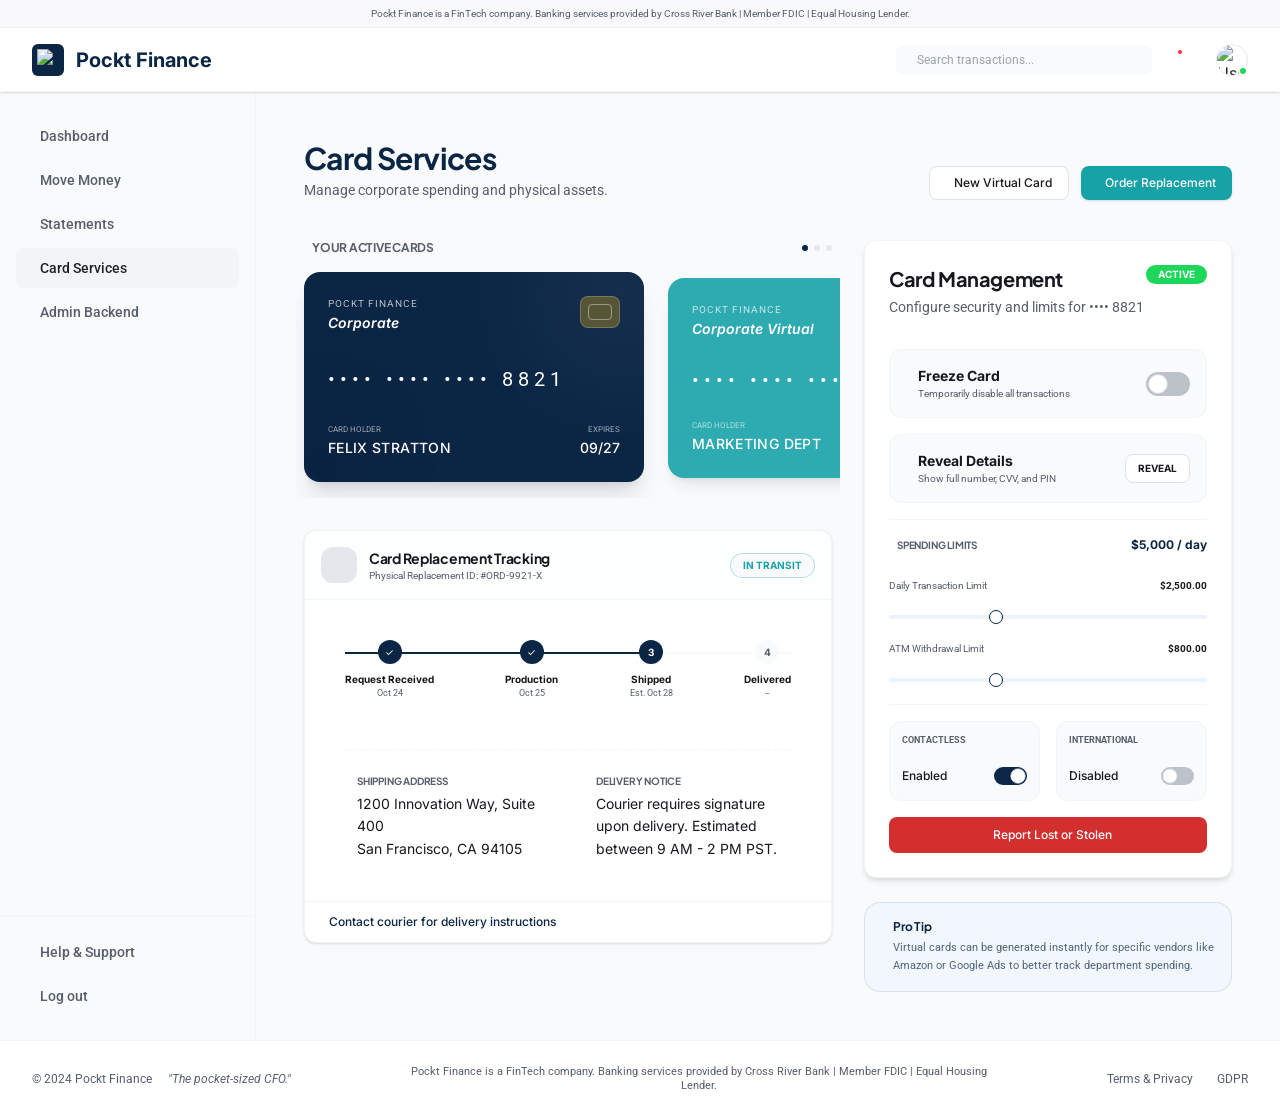
==== index (2).html @ bc55a189 "Add files via upload" ====
<!DOCTYPE html>
<html lang="en">
<head>
  <meta charset="UTF-8">
  <meta name="viewport" content="width=device-width, initial-scale=1.0">
  <title>Card Services - Pockt Finance</title>
  <script src="./tailwindcss.js"></script>
  <script src="./iconify-icon.min.js"></script>
  <link href="https://fonts.googleapis.com/css2?family=Inter:ital,wght@0,100;0,200;0,300;0,400;0,500;0,600;0,700;0,800;0,900;1,100;1,200;1,300;1,400;1,500;1,600;1,700;1,800;1,900&amp;display=swap" type="text/css" rel="stylesheet">
  <link href="https://fonts.googleapis.com/css2?family=Roboto:ital,wght@0,100;0,200;0,300;0,400;0,500;0,600;0,700;0,800;0,900;1,100;1,200;1,300;1,400;1,500;1,600;1,700;1,800;1,900&amp;display=swap" type="text/css" rel="stylesheet">
  <link href="https://fonts.googleapis.com/css2?family=Plus+Jakarta+Sans:ital,wght@0,100;0,200;0,300;0,400;0,500;0,600;0,700;0,800;0,900;1,100;1,200;1,300;1,400;1,500;1,600;1,700;1,800;1,900&amp;display=swap" type="text/css" rel="stylesheet">
  <link href="https://fonts.googleapis.com/css2?family=Outfit:ital,wght@0,100;0,200;0,300;0,400;0,500;0,600;0,700;0,800;0,900;1,100;1,200;1,300;1,400;1,500;1,600;1,700;1,800;1,900&amp;display=swap" type="text/css" rel="stylesheet">
  <style>
    body {
      font-family: "Inter", ui-sans-serif, system-ui, sans-serif;
      -webkit-font-smoothing: antialiased;
      -moz-osx-font-smoothing: grayscale;
      color: #1e2128;
      background-color: #F9FAFB;
    }

    h1, h2, h3, h4, h5, h6 {
      font-family: "Plus Jakarta Sans", "Outfit", ui-sans-serif, system-ui, sans-serif;
      font-weight: 700;
      letter-spacing: -0.02em;
    }

    .font-roboto {
      font-family: "Roboto", monospace;
    }

    .card-number-mask {
      letter-spacing: 0.25em;
      font-family: "Roboto", monospace;
    }

    .glass-panel {
      background: rgba(255, 255, 255, 0.7);
      backdrop-filter: blur(12px);
      -webkit-backdrop-filter: blur(12px);
    }

    .custom-range-slider {
      -webkit-appearance: none;
      appearance: none;
      width: 100%;
      height: 4px;
      background: #ecf3fc;
      border-radius: 2px;
      outline: none;
    }

    .custom-range-slider::-webkit-slider-thumb {
      -webkit-appearance: none;
      appearance: none;
      width: 14px;
      height: 14px;
      background: #ffffff;
      border: 1px solid #0B2545;
      border-radius: 50%;
      cursor: pointer;
      box-shadow: 0px 0px 2px 0px #0B25451f;
    }

    .sidebar-active-link {
      background: #f3f4f6;
      color: #1E2128;
    }

    .text-balance {
      text-wrap: balance;
    }

    /* Custom scrollbar for the horizontal card container */
    .hide-scrollbar::-webkit-scrollbar {
      display: none;
    }
    .hide-scrollbar {
      -ms-overflow-style: none;
      scrollbar-width: none;
    }
  </style>
</head>
<body class="min-h-screen flex flex-col">

  <!-- Top Banner -->
  <div class="w-full bg-[#F9FAFB]/50 border-b border-[#f3f4f6] py-1.5 text-center">
    <p class="text-[10px] text-[#575E6B] font-roboto">Pockt Finance is a FinTech company. Banking services provided by Cross River Bank | Member FDIC | Equal Housing Lender.</p>
  </div>

  <!-- Header -->
  <header class="sticky top-0 z-50 bg-white border-b border-[#f3f4f6] shadow-sm px-4 lg:px-8 h-16 flex items-center justify-between">
    <div class="flex items-center gap-3">
      <div class="w-8 h-8 bg-[#0B2545] rounded-md flex items-center justify-center">
        <img src="./assets/IMG_2.svg" class="w-5.5 h-5.5 text-white" alt="Logo Icon">
      </div>
      <span class="text-xl font-bold text-[#0B2545] font-inter">Pockt Finance</span>
    </div>

    <div class="flex items-center gap-4 lg:gap-6">
      <div class="hidden md:flex items-center bg-[#F9FAFB] rounded-lg px-3 py-1.5 w-64 border border-transparent focus-within:border-[#0B2545]/20">
        <iconify-icon icon="lucide:search" class="text-[#575E6B] mr-2" width="16"></iconify-icon>
        <input type="text" placeholder="Search transactions..." class="bg-transparent text-xs outline-none w-full font-roboto placeholder:text-[#9CA3AF]">
      </div>
      
      <button class="p-2 text-[#575E6B] hover:bg-gray-100 rounded-full relative">
        <iconify-icon icon="lucide:bell" width="20"></iconify-icon>
        <span class="absolute top-2 right-2 w-2 h-2 bg-red-500 border-2 border-white rounded-full"></span>
      </button>

      <div class="relative">
        <div class="w-8 h-8 rounded-full overflow-hidden border border-gray-200">
          <img src="./assets/IMG_3.webp" class="w-full h-full object-cover" alt="User Avatar">
        </div>
        <div class="absolute bottom-0 right-0 w-2.5 h-2.5 bg-[#1dd75b] border-2 border-white rounded-full"></div>
      </div>
      
      <!-- Mobile Menu Toggle -->
      <button class="lg:hidden p-2 text-[#575E6B]">
        <iconify-icon icon="lucide:menu" width="24"></iconify-icon>
      </button>
    </div>
  </header>

  <div class="flex flex-1 overflow-hidden">
    <!-- Sidebar -->
    <aside class="hidden lg:flex flex-col w-64 bg-[#F9FAFB] border-r border-[#f3f4f6] py-6 justify-between">
      <nav class="px-4 space-y-1">
        <a href="#" class="flex items-center gap-3 px-3 py-2.5 rounded-lg text-[#575E6B] hover:bg-gray-100 transition-colors">
          <iconify-icon icon="lucide:layout-dashboard" width="20"></iconify-icon>
          <span class="text-sm font-medium font-roboto">Dashboard</span>
        </a>
        <a href="#" class="flex items-center gap-3 px-3 py-2.5 rounded-lg text-[#575E6B] hover:bg-gray-100 transition-colors">
          <iconify-icon icon="lucide:send-horizontal" width="20"></iconify-icon>
          <span class="text-sm font-medium font-roboto">Move Money</span>
        </a>
        <a href="#" class="flex items-center gap-3 px-3 py-2.5 rounded-lg text-[#575E6B] hover:bg-gray-100 transition-colors">
          <iconify-icon icon="lucide:file-text" width="20"></iconify-icon>
          <span class="text-sm font-medium font-roboto">Statements</span>
        </a>
        <a href="#" class="flex items-center gap-3 px-3 py-2.5 rounded-lg sidebar-active-link">
          <iconify-icon icon="lucide:credit-card" width="20" class="text-[#0B2545]"></iconify-icon>
          <span class="text-sm font-medium font-roboto">Card Services</span>
        </a>
        <a href="#" class="flex items-center gap-3 px-3 py-2.5 rounded-lg text-[#575E6B] hover:bg-gray-100 transition-colors">
          <iconify-icon icon="lucide:shield-check" width="20"></iconify-icon>
          <span class="text-sm font-medium font-roboto">Admin Backend</span>
        </a>
      </nav>

      <div class="px-4 border-t border-[#f3f4f6] pt-4 space-y-1">
        <a href="#" class="flex items-center gap-3 px-3 py-2.5 rounded-lg text-[#575E6B] hover:bg-gray-100 transition-colors">
          <iconify-icon icon="lucide:circle-help" width="20"></iconify-icon>
          <span class="text-sm font-medium font-roboto">Help & Support</span>
        </a>
        <a href="#" class="flex items-center gap-3 px-3 py-2.5 rounded-lg text-[#575E6B] hover:bg-gray-100 transition-colors">
          <iconify-icon icon="lucide:log-out" width="20"></iconify-icon>
          <span class="text-sm font-medium font-roboto">Log out</span>
        </a>
      </div>
    </aside>

    <!-- Main Content -->
    <main class="flex-1 overflow-y-auto p-4 lg:p-12">
      <div class="max-w-7xl mx-auto">
        <!-- Page Header -->
        <div class="flex flex-col md:flex-row md:items-end justify-between gap-4 mb-10">
          <div>
            <h1 class="text-3xl font-bold text-[#0B2545] tracking-tight">Card Services</h1>
            <p class="text-[#575E6B] text-sm mt-1 font-roboto">Manage corporate spending and physical assets.</p>
          </div>
          <div class="flex gap-3">
            <button class="flex items-center gap-2 px-4 py-2 bg-white border border-[#E0E2E6] rounded-lg text-xs font-medium text-[#16181D] hover:bg-gray-50 transition-all">
              <iconify-icon icon="lucide:plus" width="16"></iconify-icon>
              New Virtual Card
            </button>
            <button class="flex items-center gap-2 px-4 py-2 bg-[#17A2A8] rounded-lg text-xs font-medium text-white hover:bg-[#148e94] transition-all shadow-sm">
              <iconify-icon icon="lucide:refresh-cw" width="16"></iconify-icon>
              Order Replacement
            </button>
          </div>
        </div>

        <div class="grid grid-cols-1 xl:grid-cols-12 gap-8">
          <!-- Left Column: Cards and Tracking -->
          <div class="xl:col-span-7 space-y-8">
            
            <!-- Active Cards Section -->
            <section>
              <div class="flex items-center justify-between mb-4">
                <div class="flex items-center gap-2">
                  <iconify-icon icon="lucide:credit-card" width="16" class="text-[#575E6B]"></iconify-icon>
                  <h2 class="text-xs font-bold text-[#575E6B] uppercase tracking-widest font-inter">Your Active Cards</h2>
                </div>
                <div class="flex gap-1.5">
                  <div class="w-1.5 h-1.5 bg-[#0B2545] rounded-full"></div>
                  <div class="w-1.5 h-1.5 bg-gray-200 rounded-full"></div>
                  <div class="w-1.5 h-1.5 bg-gray-200 rounded-full"></div>
                </div>
              </div>

              <!-- Horizontal Scroll Cards -->
              <div class="flex gap-6 overflow-x-auto hide-scrollbar pb-4 -mx-2 px-2">
                <!-- Card 1: Primary -->
                <div class="min-w-[340px] h-[210px] bg-[#0B2545] rounded-2xl p-6 text-white relative overflow-hidden shadow-xl flex flex-col justify-between shrink-0">
                  <div class="absolute -top-10 -right-10 w-32 h-32 bg-white/10 rounded-full blur-3xl"></div>
                  <div class="absolute -bottom-8 -left-8 w-24 h-24 bg-black/10 rounded-full blur-2xl"></div>
                  
                  <div class="flex justify-between items-start relative z-10">
                    <div>
                      <p class="text-[10px] uppercase tracking-widest opacity-70 font-roboto">Pockt Finance</p>
                      <p class="text-sm font-semibold italic mt-0.5">Corporate</p>
                    </div>
                    <div class="w-10 h-8 bg-[#F2B705]/30 backdrop-blur-md rounded-lg border border-white/20 flex items-center justify-center">
                      <div class="w-6 h-4 border border-white/40 rounded-sm"></div>
                    </div>
                  </div>

                  <div class="relative z-10">
                    <p class="text-xl card-number-mask tracking-[4px]">•••• •••• •••• 8821</p>
                  </div>

                  <div class="flex justify-between items-end relative z-10">
                    <div>
                      <p class="text-[8px] uppercase opacity-60 font-roboto">Card Holder</p>
                      <p class="text-sm font-medium tracking-wide uppercase mt-0.5">Felix Stratton</p>
                    </div>
                    <div class="text-right">
                      <p class="text-[8px] uppercase opacity-60 font-roboto">Expires</p>
                      <p class="text-sm font-medium mt-0.5">09/27</p>
                    </div>
                  </div>
                </div>

                <!-- Card 2: Virtual -->
                <div class="min-w-[323px] h-[200px] bg-[#17A2A8] opacity-90 rounded-2xl p-6 text-white relative overflow-hidden shadow-lg flex flex-col justify-between shrink-0 mt-1.5">
                  <div class="absolute -top-10 -right-10 w-32 h-32 bg-white/10 rounded-full blur-3xl"></div>
                  
                  <div class="flex justify-between items-start relative z-10">
                    <div>
                      <p class="text-[10px] uppercase tracking-widest opacity-70 font-roboto">Pockt Finance</p>
                      <p class="text-sm font-semibold italic mt-0.5">Corporate Virtual</p>
                    </div>
                    <div class="w-10 h-8 bg-[#F2B705]/30 backdrop-blur-md rounded-lg border border-white/20 flex items-center justify-center">
                      <div class="w-6 h-4 border border-white/40 rounded-sm"></div>
                    </div>
                  </div>

                  <div class="relative z-10">
                    <p class="text-xl card-number-mask tracking-[4px]">•••• •••• •••• 4402</p>
                  </div>

                  <div class="flex justify-between items-end relative z-10">
                    <div>
                      <p class="text-[8px] uppercase opacity-60 font-roboto">Card Holder</p>
                      <p class="text-sm font-medium tracking-wide uppercase mt-0.5">Marketing Dept</p>
                    </div>
                    <div class="text-right">
                      <p class="text-[8px] uppercase opacity-60 font-roboto">Expires</p>
                      <p class="text-sm font-medium mt-0.5">12/28</p>
                    </div>
                  </div>
                </div>

                <!-- Card 3: Gold -->
                <div class="min-w-[323px] h-[200px] bg-[#D4AF37] opacity-90 rounded-2xl p-6 text-white relative overflow-hidden shadow-lg flex flex-col justify-between shrink-0 mt-1.5">
                  <div class="absolute -top-10 -right-10 w-32 h-32 bg-white/10 rounded-full blur-3xl"></div>
                  
                  <div class="flex justify-between items-start relative z-10">
                    <div>
                      <p class="text-[10px] uppercase tracking-widest opacity-70 font-roboto">Pockt Finance</p>
                      <p class="text-sm font-semibold italic mt-0.5">Corporate</p>
                    </div>
                    <div class="w-10 h-8 bg-[#F2B705]/30 backdrop-blur-md rounded-lg border border-white/20 flex items-center justify-center">
                      <div class="w-6 h-4 border border-white/40 rounded-sm"></div>
                    </div>
                  </div>

                  <div class="relative z-10">
                    <p class="text-xl card-number-mask tracking-[4px]">•••• •••• •••• 1190</p>
                  </div>

                  <div class="flex justify-between items-end relative z-10">
                    <div>
                      <p class="text-[8px] uppercase opacity-60 font-roboto">Card Holder</p>
                      <p class="text-sm font-medium tracking-wide uppercase mt-0.5">Felix Stratton</p>
                    </div>
                    <div class="text-right">
                      <p class="text-[8px] uppercase opacity-60 font-roboto">Expires</p>
                      <p class="text-sm font-medium mt-0.5">05/26</p>
                    </div>
                  </div>
                </div>
              </div>
            </section>

            <!-- Tracking Section -->
            <section class="bg-white rounded-xl shadow-sm border border-[#f3f4f6] overflow-hidden">
              <div class="bg-[#F9FAFB]/30 p-4 border-b border-[#f3f4f6] flex items-center justify-between">
                <div class="flex items-center gap-3">
                  <div class="w-9 h-9 bg-[#0B2545]/10 rounded-xl flex items-center justify-center">
                    <iconify-icon icon="lucide:truck" class="text-[#0B2545]" width="20"></iconify-icon>
                  </div>
                  <div>
                    <h3 class="text-sm font-semibold text-[#16181D]">Card Replacement Tracking</h3>
                    <p class="text-[10px] text-[#575E6B] font-roboto">Physical Replacement ID: #ORD-9921-X</p>
                  </div>
                </div>
                <span class="px-3 py-1 bg-[#F9FAFB] border border-[#17A2A8]/30 rounded-full text-[10px] font-bold text-[#17A2A8] uppercase">In Transit</span>
              </div>

              <div class="p-6 lg:p-10">
                <!-- Progress Stepper -->
                <div class="relative mb-12">
                  <div class="absolute top-3 left-0 w-full h-0.5 bg-[#F9FAFB]"></div>
                  <div class="absolute top-3 left-0 w-2/3 h-0.5 bg-[#0B2545]"></div>
                  
                  <div class="relative flex justify-between">
                    <div class="flex flex-col items-center gap-2">
                      <div class="w-6 h-6 bg-[#0B2545] rounded-full flex items-center justify-center text-white text-[10px] z-10">✓</div>
                      <div class="text-center">
                        <p class="text-[10px] font-bold text-[#16181D]">Request Received</p>
                        <p class="text-[9px] text-[#575E6B] font-roboto">Oct 24</p>
                      </div>
                    </div>
                    <div class="flex flex-col items-center gap-2">
                      <div class="w-6 h-6 bg-[#0B2545] rounded-full flex items-center justify-center text-white text-[10px] z-10">✓</div>
                      <div class="text-center">
                        <p class="text-[10px] font-bold text-[#16181D]">Production</p>
                        <p class="text-[9px] text-[#575E6B] font-roboto">Oct 25</p>
                      </div>
                    </div>
                    <div class="flex flex-col items-center gap-2">
                      <div class="w-6 h-6 bg-[#0B2545] rounded-full flex items-center justify-center text-white text-[10px] z-10 font-bold">3</div>
                      <div class="text-center">
                        <p class="text-[10px] font-bold text-[#16181D]">Shipped</p>
                        <p class="text-[9px] text-[#575E6B] font-roboto">Est. Oct 28</p>
                      </div>
                    </div>
                    <div class="flex flex-col items-center gap-2">
                      <div class="w-6 h-6 bg-[#F9FAFB] rounded-full flex items-center justify-center text-[#575E6B] text-[10px] z-10 font-bold">4</div>
                      <div class="text-center">
                        <p class="text-[10px] font-bold text-[#16181D]">Delivered</p>
                        <p class="text-[9px] text-[#575E6B] font-roboto">--</p>
                      </div>
                    </div>
                  </div>
                </div>

                <div class="grid grid-cols-1 md:grid-cols-2 gap-8 border-t border-dashed border-[#f3f4f6] pt-6">
                  <div class="flex gap-3">
                    <iconify-icon icon="lucide:map-pin" class="text-[#575E6B] shrink-0" width="20"></iconify-icon>
                    <div>
                      <h4 class="text-[10px] font-bold text-[#575E6B] uppercase tracking-wider mb-1">Shipping Address</h4>
                      <p class="text-sm text-[#16181D] leading-relaxed">
                        1200 Innovation Way, Suite 400<br>
                        San Francisco, CA 94105
                      </p>
                    </div>
                  </div>
                  <div class="flex gap-3">
                    <iconify-icon icon="lucide:triangle-alert" class="text-[#16181D] shrink-0" width="20"></iconify-icon>
                    <div>
                      <h4 class="text-[10px] font-bold text-[#575E6B] uppercase tracking-wider mb-1">Delivery Notice</h4>
                      <p class="text-sm text-[#16181D] leading-relaxed">
                        Courier requires signature upon delivery. Estimated between 9 AM - 2 PM PST.
                      </p>
                    </div>
                  </div>
                </div>
              </div>

              <div class="bg-[#F9FAFB]/10 p-3 border-t border-[#f3f4f6]">
                <button class="flex items-center gap-1 text-xs font-medium text-[#0B2545] hover:underline px-3">
                  Contact courier for delivery instructions
                  <iconify-icon icon="lucide:chevron-right" width="14"></iconify-icon>
                </button>
              </div>
            </section>
          </div>

          <!-- Right Column: Card Management -->
          <div class="xl:col-span-5 space-y-6">
            <section class="bg-white rounded-xl shadow-md border border-[#f3f4f6] p-6">
              <div class="flex justify-between items-start mb-1">
                <h2 class="text-xl font-bold text-[#16181D] tracking-tight">Card Management</h2>
                <span class="px-3 py-0.5 bg-[#1dd75b] text-white text-[10px] font-bold rounded-full uppercase">Active</span>
              </div>
              <p class="text-sm text-[#575E6B] mb-8 font-roboto">Configure security and limits for •••• 8821</p>

              <div class="space-y-4">
                <!-- Freeze Card -->
                <div class="flex items-center justify-between p-4 bg-[#F9FAFB] rounded-xl border border-[#f3f4f6]">
                  <div class="flex items-center gap-3">
                    <iconify-icon icon="lucide:lock-open" class="text-[#16181D]" width="20"></iconify-icon>
                    <div>
                      <p class="text-sm font-bold text-[#16181D]">Freeze Card</p>
                      <p class="text-[10px] text-[#575E6B] font-roboto">Temporarily disable all transactions</p>
                    </div>
                  </div>
                  <label class="relative inline-flex items-center cursor-pointer">
                    <input type="checkbox" class="sr-only peer">
                    <div class="w-11 h-6 bg-[#bcc1ca] peer-focus:outline-none rounded-full peer peer-checked:after:translate-x-full peer-checked:after:border-white after:content-[''] after:absolute after:top-[2px] after:left-[2px] after:bg-white after:border-gray-300 after:border after:rounded-full after:h-5 after:w-5 after:transition-all peer-checked:bg-[#0B2646]"></div>
                  </label>
                </div>

                <!-- Reveal Details -->
                <div class="flex items-center justify-between p-4 bg-[#F9FAFB] rounded-xl border border-[#f3f4f6]">
                  <div class="flex items-center gap-3">
                    <iconify-icon icon="lucide:eye" class="text-[#0B2545]" width="20"></iconify-icon>
                    <div>
                      <p class="text-sm font-bold text-[#16181D]">Reveal Details</p>
                      <p class="text-[10px] text-[#575E6B] font-roboto">Show full number, CVV, and PIN</p>
                    </div>
                  </div>
                  <button class="px-3 py-1.5 bg-white border border-[#E0E2E6] rounded-lg text-[10px] font-bold text-[#16181D] hover:bg-gray-50 uppercase">Reveal</button>
                </div>

                <!-- Spending Limits -->
                <div class="pt-4 border-t border-[#f3f4f6] space-y-6">
                  <div class="flex items-center justify-between">
                    <div class="flex items-center gap-2">
                      <iconify-icon icon="lucide:settings-2" class="text-[#575E6B]" width="16"></iconify-icon>
                      <h3 class="text-[10px] font-bold text-[#575E6B] uppercase tracking-widest">Spending Limits</h3>
                    </div>
                    <span class="text-[12px] font-bold text-[#0B2545] font-plus-jakarta">$5,000 / day</span>
                  </div>

                  <div class="space-y-4">
                    <div>
                      <div class="flex justify-between text-[10px] mb-2">
                        <span class="text-[#575E6B] font-roboto">Daily Transaction Limit</span>
                        <span class="text-[#16181D] font-bold font-roboto">$2,500.00</span>
                      </div>
                      <input type="range" class="custom-range-slider" value="33">
                    </div>
                    <div>
                      <div class="flex justify-between text-[10px] mb-2">
                        <span class="text-[#575E6B] font-roboto">ATM Withdrawal Limit</span>
                        <span class="text-[#16181D] font-bold font-roboto">$800.00</span>
                      </div>
                      <input type="range" class="custom-range-slider" value="33">
                    </div>
                  </div>
                </div>

                <!-- Toggles Grid -->
                <div class="grid grid-cols-2 gap-4 pt-4 border-t border-[#f3f4f6]">
                  <div class="p-3 bg-[#F9FAFB] rounded-xl border border-[#f3f4f6] flex flex-col justify-between h-20">
                    <span class="text-[9px] font-bold text-[#575E6B] uppercase font-roboto">Contactless</span>
                    <div class="flex items-center justify-between">
                      <span class="text-xs font-medium text-[#16181D]">Enabled</span>
                      <label class="relative inline-flex items-center cursor-pointer scale-75 origin-right">
                        <input type="checkbox" class="sr-only peer" checked>
                        <div class="w-11 h-6 bg-[#bcc1ca] peer-focus:outline-none rounded-full peer peer-checked:after:translate-x-full peer-checked:after:border-white after:content-[''] after:absolute after:top-[2px] after:left-[2px] after:bg-white after:border-gray-300 after:border after:rounded-full after:h-5 after:w-5 after:transition-all peer-checked:bg-[#0B2646]"></div>
                      </label>
                    </div>
                  </div>
                  <div class="p-3 bg-[#F9FAFB] rounded-xl border border-[#f3f4f6] flex flex-col justify-between h-20">
                    <span class="text-[9px] font-bold text-[#575E6B] uppercase font-roboto">International</span>
                    <div class="flex items-center justify-between">
                      <span class="text-xs font-medium text-[#16181D]">Disabled</span>
                      <label class="relative inline-flex items-center cursor-pointer scale-75 origin-right">
                        <input type="checkbox" class="sr-only peer">
                        <div class="w-11 h-6 bg-[#bcc1ca] peer-focus:outline-none rounded-full peer peer-checked:after:translate-x-full peer-checked:after:border-white after:content-[''] after:absolute after:top-[2px] after:left-[2px] after:bg-white after:border-gray-300 after:border after:rounded-full after:h-5 after:w-5 after:transition-all peer-checked:bg-[#0B2646]"></div>
                      </label>
                    </div>
                  </div>
                </div>

                <button class="w-full py-2.5 bg-[#D32F2F] hover:bg-[#b71c1c] text-white rounded-lg text-xs font-medium flex items-center justify-center gap-2 transition-colors mt-4">
                  <iconify-icon icon="lucide:shield-alert" width="16"></iconify-icon>
                  Report Lost or Stolen
                </button>
              </div>
            </section>

            <!-- Pro Tip -->
            <div class="bg-[#F2F7FD] border border-[#0B2545]/10 rounded-2xl p-4 flex gap-3">
              <iconify-icon icon="lucide:info" class="text-[#0B2545] shrink-0 mt-0.5" width="20"></iconify-icon>
              <div>
                <h4 class="text-xs font-bold text-[#0B2545] mb-1">Pro Tip</h4>
                <p class="text-[11px] text-[#0B2545]/70 leading-relaxed font-roboto">
                  Virtual cards can be generated instantly for specific vendors like Amazon or Google Ads to better track department spending.
                </p>
              </div>
            </div>
          </div>
        </div>
      </div>
    </main>
  </div>

  <!-- Footer -->
  <footer class="bg-white border-t border-[#f3f4f6] py-6 px-4 lg:px-8">
    <div class="max-w-7xl mx-auto flex flex-col md:flex-row items-center justify-between gap-4">
      <div class="flex flex-col md:flex-row items-center gap-4 text-[12px] text-[#575E6B] font-roboto">
        <span>© 2024 Pockt Finance</span>
        <span class="hidden md:inline italic">"The pocket-sized CFO."</span>
      </div>
      
      <div class="text-[11px] text-[#575E6B] text-center max-w-xl font-roboto leading-tight">
        Pockt Finance is a FinTech company. Banking services provided by Cross River Bank | Member FDIC | Equal Housing Lender.
      </div>

      <div class="flex items-center gap-6 text-[12px] text-[#575E6B] font-roboto">
        <a href="#" class="hover:text-[#0B2545]">Terms & Privacy</a>
        <a href="#" class="hover:text-[#0B2545]">GDPR</a>
      </div>
    </div>
  </footer>

</body>
</html>
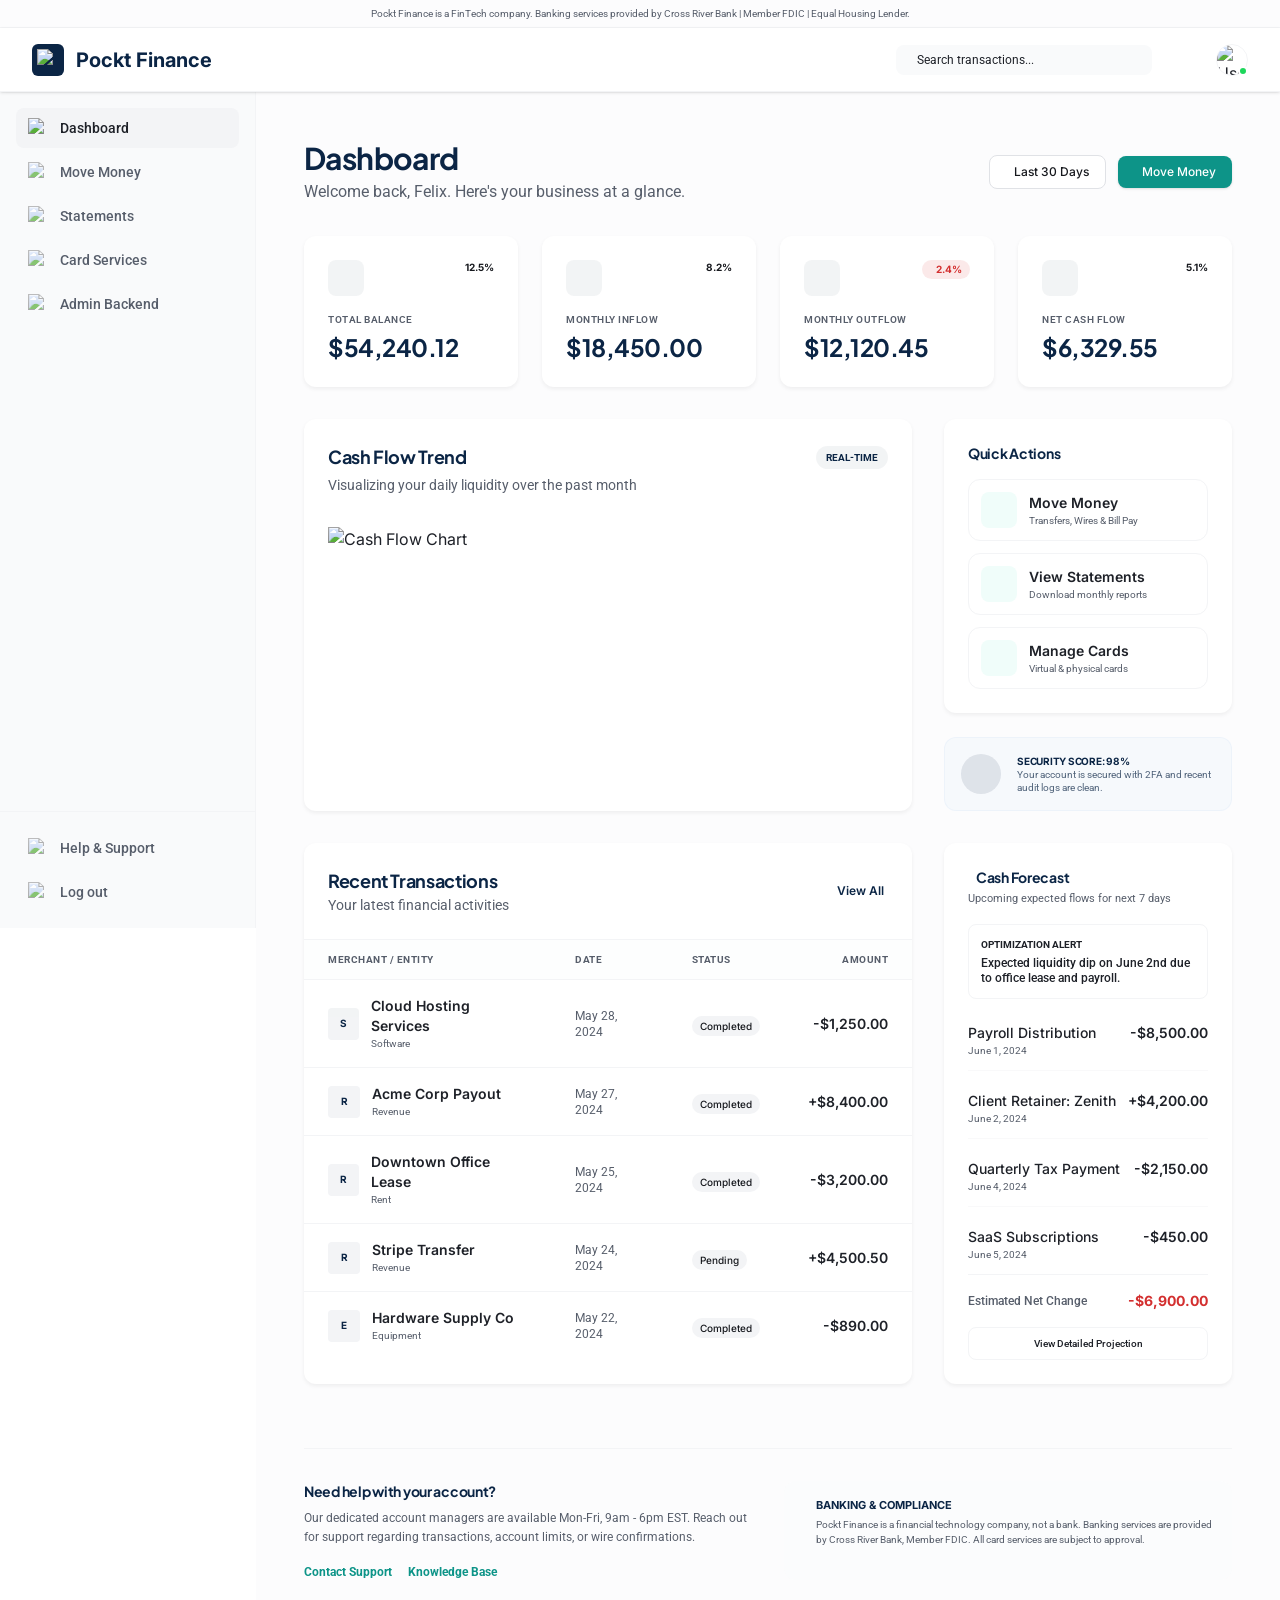
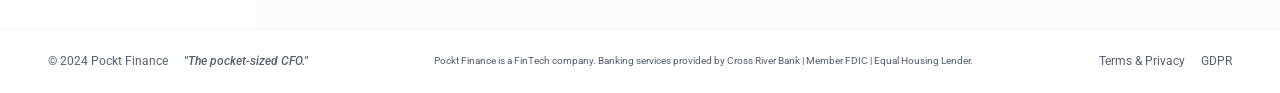
==== commit 5438cc4a: "Add files via upload" ====
--- a/index (2).html
+++ b/index (2).html
@@ -3,7 +3,7 @@
 <head>
   <meta charset="UTF-8">
   <meta name="viewport" content="width=device-width, initial-scale=1.0">
-  <title>Card Services - Pockt Finance</title>
+  <title>Pockt Finance - Dashboard</title>
   <script src="./tailwindcss.js"></script>
   <script src="./iconify-icon.min.js"></script>
   <link href="https://fonts.googleapis.com/css2?family=Inter:ital,wght@0,100;0,200;0,300;0,400;0,500;0,600;0,700;0,800;0,900;1,100;1,200;1,300;1,400;1,500;1,600;1,700;1,800;1,900&amp;display=swap" type="text/css" rel="stylesheet">
@@ -12,501 +12,434 @@
   <link href="https://fonts.googleapis.com/css2?family=Outfit:ital,wght@0,100;0,200;0,300;0,400;0,500;0,600;0,700;0,800;0,900;1,100;1,200;1,300;1,400;1,500;1,600;1,700;1,800;1,900&amp;display=swap" type="text/css" rel="stylesheet">
   <style>
     body {
-      font-family: "Inter", ui-sans-serif, system-ui, sans-serif;
+      font-family: "Inter", ui-sans-serif, system-ui, -apple-system, BlinkMacSystemFont, "Segoe UI", Roboto, "Helvetica Neue", Arial, sans-serif;
       -webkit-font-smoothing: antialiased;
       -moz-osx-font-smoothing: grayscale;
-      color: #1e2128;
-      background-color: #F9FAFB;
+      color: #1E2128;
+      background-color: #ffffff;
     }
-
     h1, h2, h3, h4, h5, h6 {
       font-family: "Plus Jakarta Sans", "Outfit", ui-sans-serif, system-ui, sans-serif;
       font-weight: 700;
       letter-spacing: -0.02em;
+      color: #0B2545;
     }
-
-    .font-roboto {
-      font-family: "Roboto", monospace;
-    }
-
-    .card-number-mask {
-      letter-spacing: 0.25em;
-      font-family: "Roboto", monospace;
-    }
-
-    .glass-panel {
-      background: rgba(255, 255, 255, 0.7);
-      backdrop-filter: blur(12px);
-      -webkit-backdrop-filter: blur(12px);
-    }
-
-    .custom-range-slider {
-      -webkit-appearance: none;
-      appearance: none;
-      width: 100%;
-      height: 4px;
-      background: #ecf3fc;
-      border-radius: 2px;
-      outline: none;
-    }
-
-    .custom-range-slider::-webkit-slider-thumb {
-      -webkit-appearance: none;
-      appearance: none;
-      width: 14px;
-      height: 14px;
-      background: #ffffff;
-      border: 1px solid #0B2545;
-      border-radius: 50%;
-      cursor: pointer;
-      box-shadow: 0px 0px 2px 0px #0B25451f;
-    }
-
-    .sidebar-active-link {
-      background: #f3f4f6;
-      color: #1E2128;
-    }
-
-    .text-balance {
-      text-wrap: balance;
-    }
-
-    /* Custom scrollbar for the horizontal card container */
-    .hide-scrollbar::-webkit-scrollbar {
-      display: none;
-    }
-    .hide-scrollbar {
-      -ms-overflow-style: none;
-      scrollbar-width: none;
-    }
+    * { transition: all 0.2s ease; }
+    ::-webkit-scrollbar { width: 6px; height: 6px; }
+    ::-webkit-scrollbar-track { background: transparent; }
+    ::-webkit-scrollbar-thumb { background: #e2e8f0; border-radius: 10px; }
+    ::-webkit-scrollbar-thumb:hover { background: #cbd5e1; }
+    .card-shadow { box-shadow: 0px 2px 4px 0px rgba(0, 0, 0, 0.06); }
+    .sidebar-link-active { background-color: #f3f4f6; color: #1E2128; font-weight: 600; }
+    .text-roboto { font-family: 'Roboto', sans-serif; }
   </style>
 </head>
-<body class="min-h-screen flex flex-col">
+<body class="bg-white">
 
   <!-- Top Banner -->
-  <div class="w-full bg-[#F9FAFB]/50 border-b border-[#f3f4f6] py-1.5 text-center">
-    <p class="text-[10px] text-[#575E6B] font-roboto">Pockt Finance is a FinTech company. Banking services provided by Cross River Bank | Member FDIC | Equal Housing Lender.</p>
+  <div class="w-full bg-[#F9FAFB]/50 border-b border-[#f3f4f6] py-1.5 px-4 text-center">
+    <p class="text-[10px] text-[#575E6B] text-roboto">Pockt Finance is a FinTech company. Banking services provided by Cross River Bank | Member FDIC | Equal Housing Lender.</p>
   </div>
 
   <!-- Header -->
-  <header class="sticky top-0 z-50 bg-white border-b border-[#f3f4f6] shadow-sm px-4 lg:px-8 h-16 flex items-center justify-between">
+  <header class="sticky top-0 z-50 w-full bg-white border-b border-[#f3f4f6] shadow-sm px-4 lg:px-8 h-16 flex items-center justify-between">
     <div class="flex items-center gap-3">
       <div class="w-8 h-8 bg-[#0B2545] rounded-md flex items-center justify-center">
-        <img src="./assets/IMG_2.svg" class="w-5.5 h-5.5 text-white" alt="Logo Icon">
-      </div>
-      <span class="text-xl font-bold text-[#0B2545] font-inter">Pockt Finance</span>
+        <img src="./assets/IMG_2.svg" class="w-5.5 h-5.5" alt="Logo Icon">
+      </div>
+      <span class="text-xl font-bold text-[#0B2545]">Pockt Finance</span>
     </div>
 
     <div class="flex items-center gap-4 lg:gap-6">
-      <div class="hidden md:flex items-center bg-[#F9FAFB] rounded-lg px-3 py-1.5 w-64 border border-transparent focus-within:border-[#0B2545]/20">
+      <div class="hidden md:flex items-center bg-[#F9FAFB] rounded-lg px-3 py-1.5 w-64 border border-transparent focus-within:border-gray-200">
         <iconify-icon icon="lucide:search" class="text-[#575E6B] mr-2" width="16"></iconify-icon>
-        <input type="text" placeholder="Search transactions..." class="bg-transparent text-xs outline-none w-full font-roboto placeholder:text-[#9CA3AF]">
-      </div>
-      
+        <input type="text" placeholder="Search transactions..." class="bg-transparent border-none outline-none text-xs w-full text-roboto">
+      </div>
       <button class="p-2 text-[#575E6B] hover:bg-gray-100 rounded-full relative">
         <iconify-icon icon="lucide:bell" width="20"></iconify-icon>
-        <span class="absolute top-2 right-2 w-2 h-2 bg-red-500 border-2 border-white rounded-full"></span>
       </button>
-
       <div class="relative">
-        <div class="w-8 h-8 rounded-full overflow-hidden border border-gray-200">
-          <img src="./assets/IMG_3.webp" class="w-full h-full object-cover" alt="User Avatar">
-        </div>
+        <img src="./assets/IMG_3.webp" class="w-8 h-8 rounded-full object-cover border border-gray-100" alt="User Avatar">
         <div class="absolute bottom-0 right-0 w-2.5 h-2.5 bg-[#1dd75b] border-2 border-white rounded-full"></div>
       </div>
-      
       <!-- Mobile Menu Toggle -->
-      <button class="lg:hidden p-2 text-[#575E6B]">
+      <button class="lg:hidden p-2 text-[#0B2545]">
         <iconify-icon icon="lucide:menu" width="24"></iconify-icon>
       </button>
     </div>
   </header>
 
-  <div class="flex flex-1 overflow-hidden">
+  <div class="flex min-h-screen">
     <!-- Sidebar -->
-    <aside class="hidden lg:flex flex-col w-64 bg-[#F9FAFB] border-r border-[#f3f4f6] py-6 justify-between">
-      <nav class="px-4 space-y-1">
-        <a href="#" class="flex items-center gap-3 px-3 py-2.5 rounded-lg text-[#575E6B] hover:bg-gray-100 transition-colors">
-          <iconify-icon icon="lucide:layout-dashboard" width="20"></iconify-icon>
-          <span class="text-sm font-medium font-roboto">Dashboard</span>
-        </a>
-        <a href="#" class="flex items-center gap-3 px-3 py-2.5 rounded-lg text-[#575E6B] hover:bg-gray-100 transition-colors">
-          <iconify-icon icon="lucide:send-horizontal" width="20"></iconify-icon>
-          <span class="text-sm font-medium font-roboto">Move Money</span>
-        </a>
-        <a href="#" class="flex items-center gap-3 px-3 py-2.5 rounded-lg text-[#575E6B] hover:bg-gray-100 transition-colors">
-          <iconify-icon icon="lucide:file-text" width="20"></iconify-icon>
-          <span class="text-sm font-medium font-roboto">Statements</span>
-        </a>
-        <a href="#" class="flex items-center gap-3 px-3 py-2.5 rounded-lg sidebar-active-link">
-          <iconify-icon icon="lucide:credit-card" width="20" class="text-[#0B2545]"></iconify-icon>
-          <span class="text-sm font-medium font-roboto">Card Services</span>
-        </a>
-        <a href="#" class="flex items-center gap-3 px-3 py-2.5 rounded-lg text-[#575E6B] hover:bg-gray-100 transition-colors">
-          <iconify-icon icon="lucide:shield-check" width="20"></iconify-icon>
-          <span class="text-sm font-medium font-roboto">Admin Backend</span>
+    <aside class="hidden lg:flex flex-col w-64 bg-[#F9FAFB] border-r border-[#f3f4f6] sticky top-16 h-[calc(100vh-64px)]">
+      <nav class="flex-1 p-4 space-y-1">
+        <a href="#" class="flex items-center gap-3 px-3 py-2.5 rounded-lg sidebar-link-active">
+          <img src="./assets/IMG_5.svg" class="w-5 h-5" alt="Dashboard">
+          <span class="text-sm font-medium text-roboto">Dashboard</span>
+        </a>
+        <a href="#" class="flex items-center gap-3 px-3 py-2.5 rounded-lg text-[#575E6B] hover:bg-gray-100">
+          <img src="./assets/IMG_6.svg" class="w-5 h-5 opacity-70" alt="Move Money">
+          <span class="text-sm font-medium text-roboto">Move Money</span>
+        </a>
+        <a href="#" class="flex items-center gap-3 px-3 py-2.5 rounded-lg text-[#575E6B] hover:bg-gray-100">
+          <img src="./assets/IMG_7.svg" class="w-5 h-5 opacity-70" alt="Statements">
+          <span class="text-sm font-medium text-roboto">Statements</span>
+        </a>
+        <a href="#" class="flex items-center gap-3 px-3 py-2.5 rounded-lg text-[#575E6B] hover:bg-gray-100">
+          <img src="./assets/IMG_8.svg" class="w-5 h-5 opacity-70" alt="Card Services">
+          <span class="text-sm font-medium text-roboto">Card Services</span>
+        </a>
+        <a href="#" class="flex items-center gap-3 px-3 py-2.5 rounded-lg text-[#575E6B] hover:bg-gray-100">
+          <img src="./assets/IMG_9.svg" class="w-5 h-5 opacity-70" alt="Admin Backend">
+          <span class="text-sm font-medium text-roboto">Admin Backend</span>
         </a>
       </nav>
 
-      <div class="px-4 border-t border-[#f3f4f6] pt-4 space-y-1">
-        <a href="#" class="flex items-center gap-3 px-3 py-2.5 rounded-lg text-[#575E6B] hover:bg-gray-100 transition-colors">
-          <iconify-icon icon="lucide:circle-help" width="20"></iconify-icon>
-          <span class="text-sm font-medium font-roboto">Help & Support</span>
-        </a>
-        <a href="#" class="flex items-center gap-3 px-3 py-2.5 rounded-lg text-[#575E6B] hover:bg-gray-100 transition-colors">
-          <iconify-icon icon="lucide:log-out" width="20"></iconify-icon>
-          <span class="text-sm font-medium font-roboto">Log out</span>
+      <div class="p-4 border-t border-[#f3f4f6] space-y-1">
+        <a href="#" class="flex items-center gap-3 px-3 py-2.5 rounded-lg text-[#575E6B] hover:bg-gray-100">
+          <img src="./assets/IMG_10.svg" class="w-5 h-5 opacity-70" alt="Help">
+          <span class="text-sm font-medium text-roboto">Help & Support</span>
+        </a>
+        <a href="#" class="flex items-center gap-3 px-3 py-2.5 rounded-lg text-[#575E6B] hover:bg-gray-100">
+          <img src="./assets/IMG_11.svg" class="w-5 h-5 opacity-70" alt="Logout">
+          <span class="text-sm font-medium text-roboto">Log out</span>
         </a>
       </div>
     </aside>
 
     <!-- Main Content -->
-    <main class="flex-1 overflow-y-auto p-4 lg:p-12">
-      <div class="max-w-7xl mx-auto">
-        <!-- Page Header -->
-        <div class="flex flex-col md:flex-row md:items-end justify-between gap-4 mb-10">
-          <div>
-            <h1 class="text-3xl font-bold text-[#0B2545] tracking-tight">Card Services</h1>
-            <p class="text-[#575E6B] text-sm mt-1 font-roboto">Manage corporate spending and physical assets.</p>
-          </div>
-          <div class="flex gap-3">
-            <button class="flex items-center gap-2 px-4 py-2 bg-white border border-[#E0E2E6] rounded-lg text-xs font-medium text-[#16181D] hover:bg-gray-50 transition-all">
-              <iconify-icon icon="lucide:plus" width="16"></iconify-icon>
-              New Virtual Card
+    <main class="flex-1 bg-[#F9FAFB]/50 p-4 lg:p-12 overflow-x-hidden">
+      <!-- Dashboard Header -->
+      <div class="flex flex-col md:flex-row md:items-center justify-between gap-4 mb-8">
+        <div>
+          <h1 class="text-3xl font-bold tracking-tight">Dashboard</h1>
+          <p class="text-[#575E6B] mt-1 text-roboto">Welcome back, Felix. Here's your business at a glance.</p>
+        </div>
+        <div class="flex items-center gap-3">
+          <button class="flex items-center gap-2 px-4 py-2 bg-white border border-[#E0E2E6] rounded-lg text-xs font-medium text-[#16181D] hover:bg-gray-50">
+            <iconify-icon icon="lucide:calendar" width="16"></iconify-icon>
+            Last 30 Days
+          </button>
+          <button class="flex items-center gap-2 px-4 py-2 bg-[#0D9488] text-white rounded-lg text-xs font-medium hover:bg-[#0b7a70] shadow-sm">
+            <iconify-icon icon="lucide:plus" width="16"></iconify-icon>
+            Move Money
+          </button>
+        </div>
+      </div>
+
+      <!-- Stats Grid -->
+      <div class="grid grid-cols-1 sm:grid-cols-2 xl:grid-cols-4 gap-6 mb-8">
+        <!-- Total Balance -->
+        <div class="bg-white p-6 rounded-xl card-shadow">
+          <div class="flex justify-between items-start mb-4">
+            <div class="w-9 h-9 bg-[#0B2545]/5 rounded-lg flex items-center justify-center">
+              <iconify-icon icon="lucide:dollar-sign" class="text-[#0B2545]" width="20"></iconify-icon>
+            </div>
+            <div class="flex items-center gap-1 text-[#16181D] font-bold text-[10px]">
+              <iconify-icon icon="lucide:trending-up" width="12"></iconify-icon>
+              12.5%
+            </div>
+          </div>
+          <p class="text-[10px] uppercase tracking-wider font-semibold text-[#575E6B] mb-1 text-roboto">Total Balance</p>
+          <h3 class="text-2xl font-bold">$54,240.12</h3>
+        </div>
+
+        <!-- Monthly Inflow -->
+        <div class="bg-white p-6 rounded-xl card-shadow">
+          <div class="flex justify-between items-start mb-4">
+            <div class="w-9 h-9 bg-[#0B2545]/5 rounded-lg flex items-center justify-center">
+              <iconify-icon icon="lucide:arrow-up-right" class="text-[#0B2545]" width="20"></iconify-icon>
+            </div>
+            <div class="flex items-center gap-1 text-[#16181D] font-bold text-[10px]">
+              <iconify-icon icon="lucide:trending-up" width="12"></iconify-icon>
+              8.2%
+            </div>
+          </div>
+          <p class="text-[10px] uppercase tracking-wider font-semibold text-[#575E6B] mb-1 text-roboto">Monthly Inflow</p>
+          <h3 class="text-2xl font-bold">$18,450.00</h3>
+        </div>
+
+        <!-- Monthly Outflow -->
+        <div class="bg-white p-6 rounded-xl card-shadow">
+          <div class="flex justify-between items-start mb-4">
+            <div class="w-9 h-9 bg-[#0B2545]/5 rounded-lg flex items-center justify-center">
+              <iconify-icon icon="lucide:arrow-down-left" class="text-[#0B2545]" width="20"></iconify-icon>
+            </div>
+            <div class="flex items-center gap-1 bg-[#D32F2F]/10 text-[#D32F2F] px-2 py-0.5 rounded-full font-bold text-[10px]">
+              <iconify-icon icon="lucide:trending-down" width="12" class="mr-0.5"></iconify-icon>
+              2.4%
+            </div>
+          </div>
+          <p class="text-[10px] uppercase tracking-wider font-semibold text-[#575E6B] mb-1 text-roboto">Monthly Outflow</p>
+          <h3 class="text-2xl font-bold">$12,120.45</h3>
+        </div>
+
+        <!-- Net Cash Flow -->
+        <div class="bg-white p-6 rounded-xl card-shadow">
+          <div class="flex justify-between items-start mb-4">
+            <div class="w-9 h-9 bg-[#0B2545]/5 rounded-lg flex items-center justify-center">
+              <iconify-icon icon="lucide:zap" class="text-[#0B2545]" width="20"></iconify-icon>
+            </div>
+            <div class="flex items-center gap-1 text-[#16181D] font-bold text-[10px]">
+              <iconify-icon icon="lucide:trending-up" width="12"></iconify-icon>
+              5.1%
+            </div>
+          </div>
+          <p class="text-[10px] uppercase tracking-wider font-semibold text-[#575E6B] mb-1 text-roboto">Net Cash Flow</p>
+          <h3 class="text-2xl font-bold">$6,329.55</h3>
+        </div>
+      </div>
+
+      <!-- Charts & Actions Section -->
+      <div class="grid grid-cols-1 xl:grid-cols-3 gap-8 mb-8">
+        <!-- Cash Flow Trend -->
+        <div class="xl:col-span-2 bg-white p-6 rounded-xl card-shadow">
+          <div class="flex justify-between items-center mb-1">
+            <h2 class="text-lg font-bold">Cash Flow Trend</h2>
+            <span class="bg-[#0B2545]/5 text-[#0B2545] text-[10px] font-bold px-2.5 py-1 rounded-full text-roboto">REAL-TIME</span>
+          </div>
+          <p class="text-sm text-[#575E6B] mb-8 text-roboto">Visualizing your daily liquidity over the past month</p>
+          <div class="relative h-64 w-full">
+            <img src="./assets/IMG_20.svg" class="w-full h-full object-contain" alt="Cash Flow Chart">
+          </div>
+        </div>
+
+        <!-- Quick Actions & Security -->
+        <div class="space-y-6">
+          <div class="bg-white p-6 rounded-xl card-shadow">
+            <h2 class="text-sm font-bold mb-4">Quick Actions</h2>
+            <div class="space-y-3">
+              <button class="w-full flex items-center p-3 border border-[#f3f4f6] rounded-xl hover:bg-gray-50 group">
+                <div class="w-9 h-9 bg-[#F0FDFA] rounded-lg flex items-center justify-center mr-3">
+                  <iconify-icon icon="lucide:send-horizontal" class="text-[#0D9488]" width="18"></iconify-icon>
+                </div>
+                <div class="text-left flex-1">
+                  <p class="text-sm font-semibold">Move Money</p>
+                  <p class="text-[10px] text-[#575E6B] text-roboto">Transfers, Wires & Bill Pay</p>
+                </div>
+                <iconify-icon icon="lucide:chevron-right" class="text-[#575E6B] group-hover:translate-x-1" width="16"></iconify-icon>
+              </button>
+              <button class="w-full flex items-center p-3 border border-[#f3f4f6] rounded-xl hover:bg-gray-50 group">
+                <div class="w-9 h-9 bg-[#F0FDFA] rounded-lg flex items-center justify-center mr-3">
+                  <iconify-icon icon="lucide:file-text" class="text-[#0D9488]" width="18"></iconify-icon>
+                </div>
+                <div class="text-left flex-1">
+                  <p class="text-sm font-semibold">View Statements</p>
+                  <p class="text-[10px] text-[#575E6B] text-roboto">Download monthly reports</p>
+                </div>
+                <iconify-icon icon="lucide:chevron-right" class="text-[#575E6B] group-hover:translate-x-1" width="16"></iconify-icon>
+              </button>
+              <button class="w-full flex items-center p-3 border border-[#f3f4f6] rounded-xl hover:bg-gray-50 group">
+                <div class="w-9 h-9 bg-[#F0FDFA] rounded-lg flex items-center justify-center mr-3">
+                  <iconify-icon icon="lucide:credit-card" class="text-[#0D9488]" width="18"></iconify-icon>
+                </div>
+                <div class="text-left flex-1">
+                  <p class="text-sm font-semibold">Manage Cards</p>
+                  <p class="text-[10px] text-[#575E6B] text-roboto">Virtual & physical cards</p>
+                </div>
+                <iconify-icon icon="lucide:chevron-right" class="text-[#575E6B] group-hover:translate-x-1" width="16"></iconify-icon>
+              </button>
+            </div>
+          </div>
+
+          <div class="bg-[#C6DBF6]/10 p-4 rounded-xl border border-[#C6DBF6]/20 flex items-center gap-4">
+            <div class="w-10 h-10 bg-[#0B2545]/10 rounded-full flex items-center justify-center shrink-0">
+              <iconify-icon icon="lucide:shield-check" class="text-[#0B2545]" width="20"></iconify-icon>
+            </div>
+            <div>
+              <p class="text-[10px] font-bold text-[#0B2545] uppercase tracking-tight">Security Score: 98%</p>
+              <p class="text-[10px] text-[#0B2545]/70 text-roboto leading-tight">Your account is secured with 2FA and recent audit logs are clean.</p>
+            </div>
+          </div>
+        </div>
+      </div>
+
+      <!-- Transactions & Forecast -->
+      <div class="grid grid-cols-1 xl:grid-cols-3 gap-8">
+        <!-- Recent Transactions -->
+        <div class="xl:col-span-2 bg-white rounded-xl card-shadow overflow-hidden">
+          <div class="p-6 flex justify-between items-center">
+            <div>
+              <h2 class="text-lg font-bold">Recent Transactions</h2>
+              <p class="text-sm text-[#575E6B] text-roboto">Your latest financial activities</p>
+            </div>
+            <button class="text-xs font-semibold text-[#0B2545] flex items-center gap-1 hover:underline">
+              View All <iconify-icon icon="lucide:arrow-right" width="12"></iconify-icon>
             </button>
-            <button class="flex items-center gap-2 px-4 py-2 bg-[#17A2A8] rounded-lg text-xs font-medium text-white hover:bg-[#148e94] transition-all shadow-sm">
-              <iconify-icon icon="lucide:refresh-cw" width="16"></iconify-icon>
-              Order Replacement
-            </button>
-          </div>
-        </div>
-
-        <div class="grid grid-cols-1 xl:grid-cols-12 gap-8">
-          <!-- Left Column: Cards and Tracking -->
-          <div class="xl:col-span-7 space-y-8">
-            
-            <!-- Active Cards Section -->
-            <section>
-              <div class="flex items-center justify-between mb-4">
-                <div class="flex items-center gap-2">
-                  <iconify-icon icon="lucide:credit-card" width="16" class="text-[#575E6B]"></iconify-icon>
-                  <h2 class="text-xs font-bold text-[#575E6B] uppercase tracking-widest font-inter">Your Active Cards</h2>
-                </div>
-                <div class="flex gap-1.5">
-                  <div class="w-1.5 h-1.5 bg-[#0B2545] rounded-full"></div>
-                  <div class="w-1.5 h-1.5 bg-gray-200 rounded-full"></div>
-                  <div class="w-1.5 h-1.5 bg-gray-200 rounded-full"></div>
-                </div>
-              </div>
-
-              <!-- Horizontal Scroll Cards -->
-              <div class="flex gap-6 overflow-x-auto hide-scrollbar pb-4 -mx-2 px-2">
-                <!-- Card 1: Primary -->
-                <div class="min-w-[340px] h-[210px] bg-[#0B2545] rounded-2xl p-6 text-white relative overflow-hidden shadow-xl flex flex-col justify-between shrink-0">
-                  <div class="absolute -top-10 -right-10 w-32 h-32 bg-white/10 rounded-full blur-3xl"></div>
-                  <div class="absolute -bottom-8 -left-8 w-24 h-24 bg-black/10 rounded-full blur-2xl"></div>
-                  
-                  <div class="flex justify-between items-start relative z-10">
-                    <div>
-                      <p class="text-[10px] uppercase tracking-widest opacity-70 font-roboto">Pockt Finance</p>
-                      <p class="text-sm font-semibold italic mt-0.5">Corporate</p>
-                    </div>
-                    <div class="w-10 h-8 bg-[#F2B705]/30 backdrop-blur-md rounded-lg border border-white/20 flex items-center justify-center">
-                      <div class="w-6 h-4 border border-white/40 rounded-sm"></div>
-                    </div>
-                  </div>
-
-                  <div class="relative z-10">
-                    <p class="text-xl card-number-mask tracking-[4px]">•••• •••• •••• 8821</p>
-                  </div>
-
-                  <div class="flex justify-between items-end relative z-10">
-                    <div>
-                      <p class="text-[8px] uppercase opacity-60 font-roboto">Card Holder</p>
-                      <p class="text-sm font-medium tracking-wide uppercase mt-0.5">Felix Stratton</p>
-                    </div>
-                    <div class="text-right">
-                      <p class="text-[8px] uppercase opacity-60 font-roboto">Expires</p>
-                      <p class="text-sm font-medium mt-0.5">09/27</p>
-                    </div>
-                  </div>
-                </div>
-
-                <!-- Card 2: Virtual -->
-                <div class="min-w-[323px] h-[200px] bg-[#17A2A8] opacity-90 rounded-2xl p-6 text-white relative overflow-hidden shadow-lg flex flex-col justify-between shrink-0 mt-1.5">
-                  <div class="absolute -top-10 -right-10 w-32 h-32 bg-white/10 rounded-full blur-3xl"></div>
-                  
-                  <div class="flex justify-between items-start relative z-10">
-                    <div>
-                      <p class="text-[10px] uppercase tracking-widest opacity-70 font-roboto">Pockt Finance</p>
-                      <p class="text-sm font-semibold italic mt-0.5">Corporate Virtual</p>
-                    </div>
-                    <div class="w-10 h-8 bg-[#F2B705]/30 backdrop-blur-md rounded-lg border border-white/20 flex items-center justify-center">
-                      <div class="w-6 h-4 border border-white/40 rounded-sm"></div>
-                    </div>
-                  </div>
-
-                  <div class="relative z-10">
-                    <p class="text-xl card-number-mask tracking-[4px]">•••• •••• •••• 4402</p>
-                  </div>
-
-                  <div class="flex justify-between items-end relative z-10">
-                    <div>
-                      <p class="text-[8px] uppercase opacity-60 font-roboto">Card Holder</p>
-                      <p class="text-sm font-medium tracking-wide uppercase mt-0.5">Marketing Dept</p>
-                    </div>
-                    <div class="text-right">
-                      <p class="text-[8px] uppercase opacity-60 font-roboto">Expires</p>
-                      <p class="text-sm font-medium mt-0.5">12/28</p>
-                    </div>
-                  </div>
-                </div>
-
-                <!-- Card 3: Gold -->
-                <div class="min-w-[323px] h-[200px] bg-[#D4AF37] opacity-90 rounded-2xl p-6 text-white relative overflow-hidden shadow-lg flex flex-col justify-between shrink-0 mt-1.5">
-                  <div class="absolute -top-10 -right-10 w-32 h-32 bg-white/10 rounded-full blur-3xl"></div>
-                  
-                  <div class="flex justify-between items-start relative z-10">
-                    <div>
-                      <p class="text-[10px] uppercase tracking-widest opacity-70 font-roboto">Pockt Finance</p>
-                      <p class="text-sm font-semibold italic mt-0.5">Corporate</p>
-                    </div>
-                    <div class="w-10 h-8 bg-[#F2B705]/30 backdrop-blur-md rounded-lg border border-white/20 flex items-center justify-center">
-                      <div class="w-6 h-4 border border-white/40 rounded-sm"></div>
-                    </div>
-                  </div>
-
-                  <div class="relative z-10">
-                    <p class="text-xl card-number-mask tracking-[4px]">•••• •••• •••• 1190</p>
-                  </div>
-
-                  <div class="flex justify-between items-end relative z-10">
-                    <div>
-                      <p class="text-[8px] uppercase opacity-60 font-roboto">Card Holder</p>
-                      <p class="text-sm font-medium tracking-wide uppercase mt-0.5">Felix Stratton</p>
-                    </div>
-                    <div class="text-right">
-                      <p class="text-[8px] uppercase opacity-60 font-roboto">Expires</p>
-                      <p class="text-sm font-medium mt-0.5">05/26</p>
-                    </div>
-                  </div>
-                </div>
-              </div>
-            </section>
-
-            <!-- Tracking Section -->
-            <section class="bg-white rounded-xl shadow-sm border border-[#f3f4f6] overflow-hidden">
-              <div class="bg-[#F9FAFB]/30 p-4 border-b border-[#f3f4f6] flex items-center justify-between">
-                <div class="flex items-center gap-3">
-                  <div class="w-9 h-9 bg-[#0B2545]/10 rounded-xl flex items-center justify-center">
-                    <iconify-icon icon="lucide:truck" class="text-[#0B2545]" width="20"></iconify-icon>
-                  </div>
-                  <div>
-                    <h3 class="text-sm font-semibold text-[#16181D]">Card Replacement Tracking</h3>
-                    <p class="text-[10px] text-[#575E6B] font-roboto">Physical Replacement ID: #ORD-9921-X</p>
-                  </div>
-                </div>
-                <span class="px-3 py-1 bg-[#F9FAFB] border border-[#17A2A8]/30 rounded-full text-[10px] font-bold text-[#17A2A8] uppercase">In Transit</span>
-              </div>
-
-              <div class="p-6 lg:p-10">
-                <!-- Progress Stepper -->
-                <div class="relative mb-12">
-                  <div class="absolute top-3 left-0 w-full h-0.5 bg-[#F9FAFB]"></div>
-                  <div class="absolute top-3 left-0 w-2/3 h-0.5 bg-[#0B2545]"></div>
-                  
-                  <div class="relative flex justify-between">
-                    <div class="flex flex-col items-center gap-2">
-                      <div class="w-6 h-6 bg-[#0B2545] rounded-full flex items-center justify-center text-white text-[10px] z-10">✓</div>
-                      <div class="text-center">
-                        <p class="text-[10px] font-bold text-[#16181D]">Request Received</p>
-                        <p class="text-[9px] text-[#575E6B] font-roboto">Oct 24</p>
+          </div>
+          <div class="overflow-x-auto">
+            <table class="w-full text-left">
+              <thead class="bg-[#F9FAFB]/30 border-y border-[#f3f4f6]">
+                <tr>
+                  <th class="px-6 py-3 text-[10px] font-bold text-[#575E6B] uppercase tracking-wider text-roboto">Merchant / Entity</th>
+                  <th class="px-6 py-3 text-[10px] font-bold text-[#575E6B] uppercase tracking-wider text-roboto">Date</th>
+                  <th class="px-6 py-3 text-[10px] font-bold text-[#575E6B] uppercase tracking-wider text-roboto">Status</th>
+                  <th class="px-6 py-3 text-[10px] font-bold text-[#575E6B] uppercase tracking-wider text-roboto text-right">Amount</th>
+                </tr>
+              </thead>
+              <tbody class="divide-y divide-[#f3f4f6]">
+                <tr class="hover:bg-gray-50">
+                  <td class="px-6 py-4">
+                    <div class="flex items-center gap-3">
+                      <div class="w-8 h-8 bg-[#0B2545]/5 rounded flex items-center justify-center text-[10px] font-bold text-[#0B2545]">S</div>
+                      <div>
+                        <p class="text-sm font-semibold">Cloud Hosting Services</p>
+                        <p class="text-[10px] text-[#575E6B] text-roboto">Software</p>
                       </div>
                     </div>
-                    <div class="flex flex-col items-center gap-2">
-                      <div class="w-6 h-6 bg-[#0B2545] rounded-full flex items-center justify-center text-white text-[10px] z-10">✓</div>
-                      <div class="text-center">
-                        <p class="text-[10px] font-bold text-[#16181D]">Production</p>
-                        <p class="text-[9px] text-[#575E6B] font-roboto">Oct 25</p>
+                  </td>
+                  <td class="px-6 py-4 text-xs text-[#575E6B] text-roboto">May 28, 2024</td>
+                  <td class="px-6 py-4"><span class="text-[10px] font-medium text-[#16181D] bg-gray-100 px-2 py-1 rounded-full">Completed</span></td>
+                  <td class="px-6 py-4 text-sm font-semibold text-right">-$1,250.00</td>
+                </tr>
+                <tr class="bg-[#F9FAFB]/10 hover:bg-gray-50">
+                  <td class="px-6 py-4">
+                    <div class="flex items-center gap-3">
+                      <div class="w-8 h-8 bg-[#0B2545]/5 rounded flex items-center justify-center text-[10px] font-bold text-[#0B2545]">R</div>
+                      <div>
+                        <p class="text-sm font-semibold">Acme Corp Payout</p>
+                        <p class="text-[10px] text-[#575E6B] text-roboto">Revenue</p>
                       </div>
                     </div>
-                    <div class="flex flex-col items-center gap-2">
-                      <div class="w-6 h-6 bg-[#0B2545] rounded-full flex items-center justify-center text-white text-[10px] z-10 font-bold">3</div>
-                      <div class="text-center">
-                        <p class="text-[10px] font-bold text-[#16181D]">Shipped</p>
-                        <p class="text-[9px] text-[#575E6B] font-roboto">Est. Oct 28</p>
+                  </td>
+                  <td class="px-6 py-4 text-xs text-[#575E6B] text-roboto">May 27, 2024</td>
+                  <td class="px-6 py-4"><span class="text-[10px] font-medium text-[#16181D] bg-gray-100 px-2 py-1 rounded-full">Completed</span></td>
+                  <td class="px-6 py-4 text-sm font-semibold text-right">+$8,400.00</td>
+                </tr>
+                <tr class="hover:bg-gray-50">
+                  <td class="px-6 py-4">
+                    <div class="flex items-center gap-3">
+                      <div class="w-8 h-8 bg-[#0B2545]/5 rounded flex items-center justify-center text-[10px] font-bold text-[#0B2545]">R</div>
+                      <div>
+                        <p class="text-sm font-semibold">Downtown Office Lease</p>
+                        <p class="text-[10px] text-[#575E6B] text-roboto">Rent</p>
                       </div>
                     </div>
-                    <div class="flex flex-col items-center gap-2">
-                      <div class="w-6 h-6 bg-[#F9FAFB] rounded-full flex items-center justify-center text-[#575E6B] text-[10px] z-10 font-bold">4</div>
-                      <div class="text-center">
-                        <p class="text-[10px] font-bold text-[#16181D]">Delivered</p>
-                        <p class="text-[9px] text-[#575E6B] font-roboto">--</p>
+                  </td>
+                  <td class="px-6 py-4 text-xs text-[#575E6B] text-roboto">May 25, 2024</td>
+                  <td class="px-6 py-4"><span class="text-[10px] font-medium text-[#16181D] bg-gray-100 px-2 py-1 rounded-full">Completed</span></td>
+                  <td class="px-6 py-4 text-sm font-semibold text-right">-$3,200.00</td>
+                </tr>
+                <tr class="bg-[#F9FAFB]/10 hover:bg-gray-50">
+                  <td class="px-6 py-4">
+                    <div class="flex items-center gap-3">
+                      <div class="w-8 h-8 bg-[#0B2545]/5 rounded flex items-center justify-center text-[10px] font-bold text-[#0B2545]">R</div>
+                      <div>
+                        <p class="text-sm font-semibold">Stripe Transfer</p>
+                        <p class="text-[10px] text-[#575E6B] text-roboto">Revenue</p>
                       </div>
                     </div>
-                  </div>
-                </div>
-
-                <div class="grid grid-cols-1 md:grid-cols-2 gap-8 border-t border-dashed border-[#f3f4f6] pt-6">
-                  <div class="flex gap-3">
-                    <iconify-icon icon="lucide:map-pin" class="text-[#575E6B] shrink-0" width="20"></iconify-icon>
-                    <div>
-                      <h4 class="text-[10px] font-bold text-[#575E6B] uppercase tracking-wider mb-1">Shipping Address</h4>
-                      <p class="text-sm text-[#16181D] leading-relaxed">
-                        1200 Innovation Way, Suite 400<br>
-                        San Francisco, CA 94105
-                      </p>
+                  </td>
+                  <td class="px-6 py-4 text-xs text-[#575E6B] text-roboto">May 24, 2024</td>
+                  <td class="px-6 py-4"><span class="text-[10px] font-medium text-[#16181D] bg-gray-100 px-2 py-1 rounded-full">Pending</span></td>
+                  <td class="px-6 py-4 text-sm font-semibold text-right">+$4,500.50</td>
+                </tr>
+                <tr class="hover:bg-gray-50">
+                  <td class="px-6 py-4">
+                    <div class="flex items-center gap-3">
+                      <div class="w-8 h-8 bg-[#0B2545]/5 rounded flex items-center justify-center text-[10px] font-bold text-[#0B2545]">E</div>
+                      <div>
+                        <p class="text-sm font-semibold">Hardware Supply Co</p>
+                        <p class="text-[10px] text-[#575E6B] text-roboto">Equipment</p>
+                      </div>
                     </div>
-                  </div>
-                  <div class="flex gap-3">
-                    <iconify-icon icon="lucide:triangle-alert" class="text-[#16181D] shrink-0" width="20"></iconify-icon>
-                    <div>
-                      <h4 class="text-[10px] font-bold text-[#575E6B] uppercase tracking-wider mb-1">Delivery Notice</h4>
-                      <p class="text-sm text-[#16181D] leading-relaxed">
-                        Courier requires signature upon delivery. Estimated between 9 AM - 2 PM PST.
-                      </p>
-                    </div>
-                  </div>
-                </div>
+                  </td>
+                  <td class="px-6 py-4 text-xs text-[#575E6B] text-roboto">May 22, 2024</td>
+                  <td class="px-6 py-4"><span class="text-[10px] font-medium text-[#16181D] bg-gray-100 px-2 py-1 rounded-full">Completed</span></td>
+                  <td class="px-6 py-4 text-sm font-semibold text-right">-$890.00</td>
+                </tr>
+              </tbody>
+            </table>
+          </div>
+        </div>
+
+        <!-- Cash Forecast -->
+        <div class="bg-white p-6 rounded-xl card-shadow flex flex-col">
+          <div class="flex items-center gap-2 mb-1">
+            <iconify-icon icon="lucide:circle-alert" class="text-[#16181D]" width="16"></iconify-icon>
+            <h2 class="text-sm font-bold">Cash Forecast</h2>
+          </div>
+          <p class="text-[11px] text-[#575E6B] mb-4 text-roboto">Upcoming expected flows for next 7 days</p>
+          
+          <div class="bg-white border border-[#f3f4f6] rounded-lg p-3 mb-6">
+            <p class="text-[10px] font-bold uppercase mb-1 text-roboto">Optimization Alert</p>
+            <p class="text-xs font-medium leading-tight text-roboto">Expected liquidity dip on June 2nd due to office lease and payroll.</p>
+          </div>
+
+          <div class="flex-1 space-y-5">
+            <div class="flex justify-between items-start border-b border-[#f3f4f6]/50 pb-3">
+              <div>
+                <p class="text-sm font-medium">Payroll Distribution</p>
+                <p class="text-[10px] text-[#575E6B] text-roboto">June 1, 2024</p>
               </div>
-
-              <div class="bg-[#F9FAFB]/10 p-3 border-t border-[#f3f4f6]">
-                <button class="flex items-center gap-1 text-xs font-medium text-[#0B2545] hover:underline px-3">
-                  Contact courier for delivery instructions
-                  <iconify-icon icon="lucide:chevron-right" width="14"></iconify-icon>
-                </button>
+              <p class="text-sm font-semibold">-$8,500.00</p>
+            </div>
+            <div class="flex justify-between items-start border-b border-[#f3f4f6]/50 pb-3">
+              <div>
+                <p class="text-sm font-medium">Client Retainer: Zenith</p>
+                <p class="text-[10px] text-[#575E6B] text-roboto">June 2, 2024</p>
               </div>
-            </section>
-          </div>
-
-          <!-- Right Column: Card Management -->
-          <div class="xl:col-span-5 space-y-6">
-            <section class="bg-white rounded-xl shadow-md border border-[#f3f4f6] p-6">
-              <div class="flex justify-between items-start mb-1">
-                <h2 class="text-xl font-bold text-[#16181D] tracking-tight">Card Management</h2>
-                <span class="px-3 py-0.5 bg-[#1dd75b] text-white text-[10px] font-bold rounded-full uppercase">Active</span>
+              <p class="text-sm font-semibold">+$4,200.00</p>
+            </div>
+            <div class="flex justify-between items-start border-b border-[#f3f4f6]/50 pb-3">
+              <div>
+                <p class="text-sm font-medium">Quarterly Tax Payment</p>
+                <p class="text-[10px] text-[#575E6B] text-roboto">June 4, 2024</p>
               </div>
-              <p class="text-sm text-[#575E6B] mb-8 font-roboto">Configure security and limits for •••• 8821</p>
-
-              <div class="space-y-4">
-                <!-- Freeze Card -->
-                <div class="flex items-center justify-between p-4 bg-[#F9FAFB] rounded-xl border border-[#f3f4f6]">
-                  <div class="flex items-center gap-3">
-                    <iconify-icon icon="lucide:lock-open" class="text-[#16181D]" width="20"></iconify-icon>
-                    <div>
-                      <p class="text-sm font-bold text-[#16181D]">Freeze Card</p>
-                      <p class="text-[10px] text-[#575E6B] font-roboto">Temporarily disable all transactions</p>
-                    </div>
-                  </div>
-                  <label class="relative inline-flex items-center cursor-pointer">
-                    <input type="checkbox" class="sr-only peer">
-                    <div class="w-11 h-6 bg-[#bcc1ca] peer-focus:outline-none rounded-full peer peer-checked:after:translate-x-full peer-checked:after:border-white after:content-[''] after:absolute after:top-[2px] after:left-[2px] after:bg-white after:border-gray-300 after:border after:rounded-full after:h-5 after:w-5 after:transition-all peer-checked:bg-[#0B2646]"></div>
-                  </label>
-                </div>
-
-                <!-- Reveal Details -->
-                <div class="flex items-center justify-between p-4 bg-[#F9FAFB] rounded-xl border border-[#f3f4f6]">
-                  <div class="flex items-center gap-3">
-                    <iconify-icon icon="lucide:eye" class="text-[#0B2545]" width="20"></iconify-icon>
-                    <div>
-                      <p class="text-sm font-bold text-[#16181D]">Reveal Details</p>
-                      <p class="text-[10px] text-[#575E6B] font-roboto">Show full number, CVV, and PIN</p>
-                    </div>
-                  </div>
-                  <button class="px-3 py-1.5 bg-white border border-[#E0E2E6] rounded-lg text-[10px] font-bold text-[#16181D] hover:bg-gray-50 uppercase">Reveal</button>
-                </div>
-
-                <!-- Spending Limits -->
-                <div class="pt-4 border-t border-[#f3f4f6] space-y-6">
-                  <div class="flex items-center justify-between">
-                    <div class="flex items-center gap-2">
-                      <iconify-icon icon="lucide:settings-2" class="text-[#575E6B]" width="16"></iconify-icon>
-                      <h3 class="text-[10px] font-bold text-[#575E6B] uppercase tracking-widest">Spending Limits</h3>
-                    </div>
-                    <span class="text-[12px] font-bold text-[#0B2545] font-plus-jakarta">$5,000 / day</span>
-                  </div>
-
-                  <div class="space-y-4">
-                    <div>
-                      <div class="flex justify-between text-[10px] mb-2">
-                        <span class="text-[#575E6B] font-roboto">Daily Transaction Limit</span>
-                        <span class="text-[#16181D] font-bold font-roboto">$2,500.00</span>
-                      </div>
-                      <input type="range" class="custom-range-slider" value="33">
-                    </div>
-                    <div>
-                      <div class="flex justify-between text-[10px] mb-2">
-                        <span class="text-[#575E6B] font-roboto">ATM Withdrawal Limit</span>
-                        <span class="text-[#16181D] font-bold font-roboto">$800.00</span>
-                      </div>
-                      <input type="range" class="custom-range-slider" value="33">
-                    </div>
-                  </div>
-                </div>
-
-                <!-- Toggles Grid -->
-                <div class="grid grid-cols-2 gap-4 pt-4 border-t border-[#f3f4f6]">
-                  <div class="p-3 bg-[#F9FAFB] rounded-xl border border-[#f3f4f6] flex flex-col justify-between h-20">
-                    <span class="text-[9px] font-bold text-[#575E6B] uppercase font-roboto">Contactless</span>
-                    <div class="flex items-center justify-between">
-                      <span class="text-xs font-medium text-[#16181D]">Enabled</span>
-                      <label class="relative inline-flex items-center cursor-pointer scale-75 origin-right">
-                        <input type="checkbox" class="sr-only peer" checked>
-                        <div class="w-11 h-6 bg-[#bcc1ca] peer-focus:outline-none rounded-full peer peer-checked:after:translate-x-full peer-checked:after:border-white after:content-[''] after:absolute after:top-[2px] after:left-[2px] after:bg-white after:border-gray-300 after:border after:rounded-full after:h-5 after:w-5 after:transition-all peer-checked:bg-[#0B2646]"></div>
-                      </label>
-                    </div>
-                  </div>
-                  <div class="p-3 bg-[#F9FAFB] rounded-xl border border-[#f3f4f6] flex flex-col justify-between h-20">
-                    <span class="text-[9px] font-bold text-[#575E6B] uppercase font-roboto">International</span>
-                    <div class="flex items-center justify-between">
-                      <span class="text-xs font-medium text-[#16181D]">Disabled</span>
-                      <label class="relative inline-flex items-center cursor-pointer scale-75 origin-right">
-                        <input type="checkbox" class="sr-only peer">
-                        <div class="w-11 h-6 bg-[#bcc1ca] peer-focus:outline-none rounded-full peer peer-checked:after:translate-x-full peer-checked:after:border-white after:content-[''] after:absolute after:top-[2px] after:left-[2px] after:bg-white after:border-gray-300 after:border after:rounded-full after:h-5 after:w-5 after:transition-all peer-checked:bg-[#0B2646]"></div>
-                      </label>
-                    </div>
-                  </div>
-                </div>
-
-                <button class="w-full py-2.5 bg-[#D32F2F] hover:bg-[#b71c1c] text-white rounded-lg text-xs font-medium flex items-center justify-center gap-2 transition-colors mt-4">
-                  <iconify-icon icon="lucide:shield-alert" width="16"></iconify-icon>
-                  Report Lost or Stolen
-                </button>
+              <p class="text-sm font-semibold">-$2,150.00</p>
+            </div>
+            <div class="flex justify-between items-start pb-3">
+              <div>
+                <p class="text-sm font-medium">SaaS Subscriptions</p>
+                <p class="text-[10px] text-[#575E6B] text-roboto">June 5, 2024</p>
               </div>
-            </section>
-
-            <!-- Pro Tip -->
-            <div class="bg-[#F2F7FD] border border-[#0B2545]/10 rounded-2xl p-4 flex gap-3">
-              <iconify-icon icon="lucide:info" class="text-[#0B2545] shrink-0 mt-0.5" width="20"></iconify-icon>
-              <div>
-                <h4 class="text-xs font-bold text-[#0B2545] mb-1">Pro Tip</h4>
-                <p class="text-[11px] text-[#0B2545]/70 leading-relaxed font-roboto">
-                  Virtual cards can be generated instantly for specific vendors like Amazon or Google Ads to better track department spending.
-                </p>
-              </div>
-            </div>
+              <p class="text-sm font-semibold">-$450.00</p>
+            </div>
+          </div>
+
+          <div class="mt-auto pt-4 border-t border-[#f3f4f6]">
+            <div class="flex justify-between items-center mb-4">
+              <span class="text-xs font-medium text-[#575E6B] text-roboto">Estimated Net Change</span>
+              <span class="text-sm font-bold text-[#D32F2F]">-$6,900.00</span>
+            </div>
+            <button class="w-full py-2 border border-[#f3f4f6] rounded-lg text-[10px] font-medium hover:bg-gray-50 text-roboto">
+              View Detailed Projection
+            </button>
+          </div>
+        </div>
+      </div>
+
+      <!-- Footer Support Section -->
+      <div class="mt-16 pt-8 border-t border-[#f3f4f6] grid grid-cols-1 lg:grid-cols-2 gap-8">
+        <div>
+          <h3 class="text-sm font-bold mb-2">Need help with your account?</h3>
+          <p class="text-xs text-[#575E6B] leading-relaxed mb-4 text-roboto">Our dedicated account managers are available Mon-Fri, 9am - 6pm EST. Reach out for support regarding transactions, account limits, or wire confirmations.</p>
+          <div class="flex gap-4">
+            <button class="text-xs font-bold text-[#0D9488] hover:underline text-roboto">Contact Support</button>
+            <button class="text-xs font-bold text-[#0D9488] hover:underline text-roboto">Knowledge Base</button>
+          </div>
+        </div>
+        <div class="bg-[#F9FAFB]/30 p-4 rounded-xl flex gap-4">
+          <iconify-icon icon="lucide:shield-check" class="text-[#575E6B] shrink-0 mt-1" width="14"></iconify-icon>
+          <div>
+            <p class="text-[11px] font-bold text-[#0B2545] uppercase mb-1">Banking & Compliance</p>
+            <p class="text-[10px] text-[#575E6B] leading-normal text-roboto">Pockt Finance is a financial technology company, not a bank. Banking services are provided by Cross River Bank, Member FDIC. All card services are subject to approval.</p>
           </div>
         </div>
       </div>
     </main>
   </div>
 
-  <!-- Footer -->
-  <footer class="bg-white border-t border-[#f3f4f6] py-6 px-4 lg:px-8">
-    <div class="max-w-7xl mx-auto flex flex-col md:flex-row items-center justify-between gap-4">
-      <div class="flex flex-col md:flex-row items-center gap-4 text-[12px] text-[#575E6B] font-roboto">
-        <span>© 2024 Pockt Finance</span>
-        <span class="hidden md:inline italic">"The pocket-sized CFO."</span>
-      </div>
-      
-      <div class="text-[11px] text-[#575E6B] text-center max-w-xl font-roboto leading-tight">
-        Pockt Finance is a FinTech company. Banking services provided by Cross River Bank | Member FDIC | Equal Housing Lender.
-      </div>
-
-      <div class="flex items-center gap-6 text-[12px] text-[#575E6B] font-roboto">
-        <a href="#" class="hover:text-[#0B2545]">Terms & Privacy</a>
-        <a href="#" class="hover:text-[#0B2545]">GDPR</a>
-      </div>
+  <!-- Bottom Footer -->
+  <footer class="w-full bg-white border-t border-[#f3f4f6] py-6 px-4 lg:px-12 flex flex-col md:flex-row items-center justify-between gap-4">
+    <div class="flex items-center gap-4">
+      <span class="text-xs text-[#575E6B] text-roboto">© 2024 Pockt Finance</span>
+      <span class="text-xs text-[#575E6B] font-medium italic text-roboto">"The pocket-sized CFO."</span>
+    </div>
+    <p class="text-[10px] text-[#575E6B] text-center max-w-2xl text-roboto">Pockt Finance is a FinTech company. Banking services provided by Cross River Bank | Member FDIC | Equal Housing Lender.</p>
+    <div class="flex items-center gap-4">
+      <button class="text-xs text-[#575E6B] hover:underline text-roboto">Terms & Privacy</button>
+      <button class="text-xs text-[#575E6B] hover:underline text-roboto">GDPR</button>
     </div>
   </footer>
 
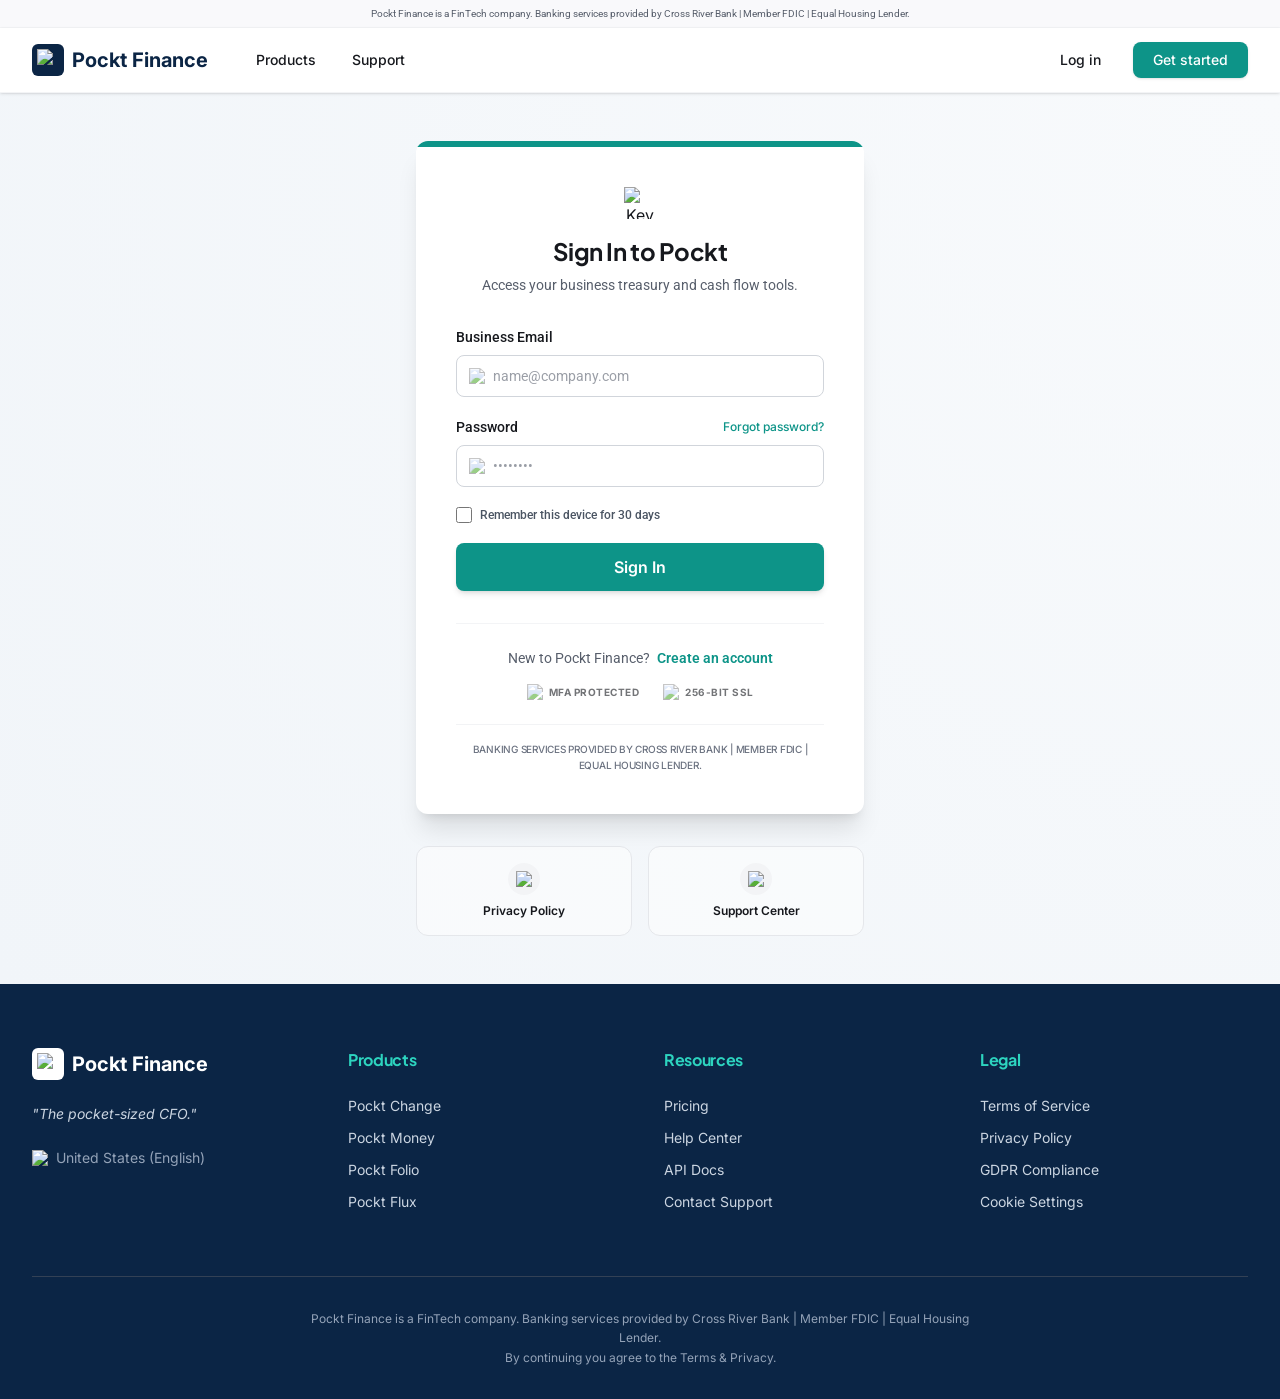
==== commit 6824ea81: "Add files via upload" ====
--- a/index (2).html
+++ b/index (2).html
@@ -3,443 +3,272 @@
 <head>
   <meta charset="UTF-8">
   <meta name="viewport" content="width=device-width, initial-scale=1.0">
-  <title>Pockt Finance - Dashboard</title>
+  <title>Sign In - Pockt Finance</title>
+  
+  <!-- Tailwind CSS v4 -->
   <script src="./tailwindcss.js"></script>
+  
+  <!-- Iconify Web Component -->
   <script src="./iconify-icon.min.js"></script>
+
+  <!-- Fonts -->
   <link href="https://fonts.googleapis.com/css2?family=Inter:ital,wght@0,100;0,200;0,300;0,400;0,500;0,600;0,700;0,800;0,900;1,100;1,200;1,300;1,400;1,500;1,600;1,700;1,800;1,900&amp;display=swap" type="text/css" rel="stylesheet">
   <link href="https://fonts.googleapis.com/css2?family=Roboto:ital,wght@0,100;0,200;0,300;0,400;0,500;0,600;0,700;0,800;0,900;1,100;1,200;1,300;1,400;1,500;1,600;1,700;1,800;1,900&amp;display=swap" type="text/css" rel="stylesheet">
   <link href="https://fonts.googleapis.com/css2?family=Plus+Jakarta+Sans:ital,wght@0,100;0,200;0,300;0,400;0,500;0,600;0,700;0,800;0,900;1,100;1,200;1,300;1,400;1,500;1,600;1,700;1,800;1,900&amp;display=swap" type="text/css" rel="stylesheet">
   <link href="https://fonts.googleapis.com/css2?family=Outfit:ital,wght@0,100;0,200;0,300;0,400;0,500;0,600;0,700;0,800;0,900;1,100;1,200;1,300;1,400;1,500;1,600;1,700;1,800;1,900&amp;display=swap" type="text/css" rel="stylesheet">
+
   <style>
     body {
-      font-family: "Inter", ui-sans-serif, system-ui, -apple-system, BlinkMacSystemFont, "Segoe UI", Roboto, "Helvetica Neue", Arial, sans-serif;
+      font-family: "Inter", ui-sans-serif, system-ui, -apple-system, sans-serif;
       -webkit-font-smoothing: antialiased;
       -moz-osx-font-smoothing: grayscale;
-      color: #1E2128;
-      background-color: #ffffff;
-    }
+      color: #16181D;
+    }
+
     h1, h2, h3, h4, h5, h6 {
       font-family: "Plus Jakarta Sans", "Outfit", ui-sans-serif, system-ui, sans-serif;
       font-weight: 700;
       letter-spacing: -0.02em;
-      color: #0B2545;
-    }
-    * { transition: all 0.2s ease; }
-    ::-webkit-scrollbar { width: 6px; height: 6px; }
-    ::-webkit-scrollbar-track { background: transparent; }
-    ::-webkit-scrollbar-thumb { background: #e2e8f0; border-radius: 10px; }
-    ::-webkit-scrollbar-thumb:hover { background: #cbd5e1; }
-    .card-shadow { box-shadow: 0px 2px 4px 0px rgba(0, 0, 0, 0.06); }
-    .sidebar-link-active { background-color: #f3f4f6; color: #1E2128; font-weight: 600; }
-    .text-roboto { font-family: 'Roboto', sans-serif; }
+    }
+
+    * {
+      transition: all 0.2s ease;
+    }
+
+    ::-webkit-scrollbar {
+      width: 8px;
+      height: 8px;
+    }
+    ::-webkit-scrollbar-track {
+      background: #f1f5f9;
+    }
+    ::-webkit-scrollbar-thumb {
+      background: #cbd5e1;
+      border-radius: 4px;
+    }
+    ::-webkit-scrollbar-thumb:hover {
+      background: #94a3b8;
+    }
+
+    .glass-card {
+      background: rgba(255, 255, 255, 0.8);
+      backdrop-filter: blur(12px);
+      -webkit-backdrop-filter: blur(12px);
+      border: 1px solid rgba(255, 255, 255, 0.3);
+    }
+
+    .input-focus-ring:focus-within {
+      box-shadow: 0 0 0 2px rgba(13, 148, 136, 0.2);
+      border-color: #0D9488;
+    }
+
+    .text-balance {
+      text-wrap: balance;
+    }
+
+    .footer-link-hover:hover {
+      color: #2DD4BF;
+      transform: translateX(4px);
+    }
+
+    .auth-container {
+      background: radial-gradient(circle at top right, #f8fafc 0%, #f1f5f9 100%);
+    }
   </style>
 </head>
-<body class="bg-white">
+<body class="bg-[#F9FAFB] min-h-screen flex flex-col">
 
   <!-- Top Banner -->
-  <div class="w-full bg-[#F9FAFB]/50 border-b border-[#f3f4f6] py-1.5 px-4 text-center">
-    <p class="text-[10px] text-[#575E6B] text-roboto">Pockt Finance is a FinTech company. Banking services provided by Cross River Bank | Member FDIC | Equal Housing Lender.</p>
+  <div class="w-full bg-[#F9FAFB]/50 border-b border-[#f3f4f6] py-1.5 text-center">
+    <p class="text-[10px] text-[#575E6B] font-['Roboto']">
+      Pockt Finance is a FinTech company. Banking services provided by Cross River Bank | Member FDIC | Equal Housing Lender.
+    </p>
   </div>
 
   <!-- Header -->
-  <header class="sticky top-0 z-50 w-full bg-white border-b border-[#f3f4f6] shadow-sm px-4 lg:px-8 h-16 flex items-center justify-between">
-    <div class="flex items-center gap-3">
-      <div class="w-8 h-8 bg-[#0B2545] rounded-md flex items-center justify-center">
-        <img src="./assets/IMG_2.svg" class="w-5.5 h-5.5" alt="Logo Icon">
-      </div>
-      <span class="text-xl font-bold text-[#0B2545]">Pockt Finance</span>
-    </div>
-
-    <div class="flex items-center gap-4 lg:gap-6">
-      <div class="hidden md:flex items-center bg-[#F9FAFB] rounded-lg px-3 py-1.5 w-64 border border-transparent focus-within:border-gray-200">
-        <iconify-icon icon="lucide:search" class="text-[#575E6B] mr-2" width="16"></iconify-icon>
-        <input type="text" placeholder="Search transactions..." class="bg-transparent border-none outline-none text-xs w-full text-roboto">
-      </div>
-      <button class="p-2 text-[#575E6B] hover:bg-gray-100 rounded-full relative">
-        <iconify-icon icon="lucide:bell" width="20"></iconify-icon>
-      </button>
-      <div class="relative">
-        <img src="./assets/IMG_3.webp" class="w-8 h-8 rounded-full object-cover border border-gray-100" alt="User Avatar">
-        <div class="absolute bottom-0 right-0 w-2.5 h-2.5 bg-[#1dd75b] border-2 border-white rounded-full"></div>
-      </div>
-      <!-- Mobile Menu Toggle -->
-      <button class="lg:hidden p-2 text-[#0B2545]">
-        <iconify-icon icon="lucide:menu" width="24"></iconify-icon>
-      </button>
+  <header class="sticky top-0 z-50 w-full bg-white shadow-sm border-b border-[#f3f4f6]">
+    <div class="max-w-7xl mx-auto px-4 sm:px-6 lg:px-8 h-16 flex items-center justify-between">
+      <div class="flex items-center gap-8">
+        <!-- Logo -->
+        <a href="#" class="flex items-center gap-2">
+          <div class="w-8 h-8 bg-[#0B2545] rounded-md flex items-center justify-center">
+            <img src="./assets/IMG_1.svg" alt="Logo" class="w-5.5 h-5.5">
+          </div>
+          <span class="text-xl font-bold text-[#0B2545] font-['Inter']">Pockt Finance</span>
+        </a>
+        
+        <!-- Desktop Nav -->
+        <nav class="hidden md:flex items-center gap-1">
+          <button class="px-4 py-2 text-sm font-medium text-[#16181D] hover:bg-gray-50 rounded-lg">Products</button>
+          <button class="px-4 py-2 text-sm font-medium text-[#16181D] hover:bg-gray-50 rounded-lg">Support</button>
+        </nav>
+      </div>
+
+      <div class="flex items-center gap-4">
+        <button class="px-4 py-2 text-sm font-medium text-[#16181D] hover:bg-gray-50 rounded-lg">Log in</button>
+        <button class="px-5 py-2 text-sm font-medium text-white bg-[#0D9488] hover:bg-[#0b7a70] rounded-lg shadow-sm">Get started</button>
+        
+        <!-- Mobile Menu Toggle -->
+        <button class="md:hidden p-2 text-[#16181D]">
+          <iconify-icon icon="lucide:menu" width="24"></iconify-icon>
+        </button>
+      </div>
     </div>
   </header>
 
-  <div class="flex min-h-screen">
-    <!-- Sidebar -->
-    <aside class="hidden lg:flex flex-col w-64 bg-[#F9FAFB] border-r border-[#f3f4f6] sticky top-16 h-[calc(100vh-64px)]">
-      <nav class="flex-1 p-4 space-y-1">
-        <a href="#" class="flex items-center gap-3 px-3 py-2.5 rounded-lg sidebar-link-active">
-          <img src="./assets/IMG_5.svg" class="w-5 h-5" alt="Dashboard">
-          <span class="text-sm font-medium text-roboto">Dashboard</span>
-        </a>
-        <a href="#" class="flex items-center gap-3 px-3 py-2.5 rounded-lg text-[#575E6B] hover:bg-gray-100">
-          <img src="./assets/IMG_6.svg" class="w-5 h-5 opacity-70" alt="Move Money">
-          <span class="text-sm font-medium text-roboto">Move Money</span>
-        </a>
-        <a href="#" class="flex items-center gap-3 px-3 py-2.5 rounded-lg text-[#575E6B] hover:bg-gray-100">
-          <img src="./assets/IMG_7.svg" class="w-5 h-5 opacity-70" alt="Statements">
-          <span class="text-sm font-medium text-roboto">Statements</span>
-        </a>
-        <a href="#" class="flex items-center gap-3 px-3 py-2.5 rounded-lg text-[#575E6B] hover:bg-gray-100">
-          <img src="./assets/IMG_8.svg" class="w-5 h-5 opacity-70" alt="Card Services">
-          <span class="text-sm font-medium text-roboto">Card Services</span>
-        </a>
-        <a href="#" class="flex items-center gap-3 px-3 py-2.5 rounded-lg text-[#575E6B] hover:bg-gray-100">
-          <img src="./assets/IMG_9.svg" class="w-5 h-5 opacity-70" alt="Admin Backend">
-          <span class="text-sm font-medium text-roboto">Admin Backend</span>
-        </a>
-      </nav>
-
-      <div class="p-4 border-t border-[#f3f4f6] space-y-1">
-        <a href="#" class="flex items-center gap-3 px-3 py-2.5 rounded-lg text-[#575E6B] hover:bg-gray-100">
-          <img src="./assets/IMG_10.svg" class="w-5 h-5 opacity-70" alt="Help">
-          <span class="text-sm font-medium text-roboto">Help & Support</span>
-        </a>
-        <a href="#" class="flex items-center gap-3 px-3 py-2.5 rounded-lg text-[#575E6B] hover:bg-gray-100">
-          <img src="./assets/IMG_11.svg" class="w-5 h-5 opacity-70" alt="Logout">
-          <span class="text-sm font-medium text-roboto">Log out</span>
-        </a>
-      </div>
-    </aside>
-
-    <!-- Main Content -->
-    <main class="flex-1 bg-[#F9FAFB]/50 p-4 lg:p-12 overflow-x-hidden">
-      <!-- Dashboard Header -->
-      <div class="flex flex-col md:flex-row md:items-center justify-between gap-4 mb-8">
+  <!-- Main Content -->
+  <main class="flex-grow flex flex-col items-center justify-center px-4 py-12 auth-container">
+    
+    <!-- Auth Card -->
+    <div class="w-full max-w-[448px] bg-white rounded-xl shadow-xl overflow-hidden relative">
+      <!-- Top Accent Bar -->
+      <div class="h-1.5 w-full bg-[#0D9488]"></div>
+      
+      <div class="p-8 sm:p-10">
+        <!-- Header -->
+        <div class="flex flex-col items-center text-center mb-8">
+          <div class="mb-4">
+            <img src="./assets/IMG_2.svg" alt="Key" class="w-8 h-8">
+          </div>
+          <h1 class="text-2xl font-bold text-[#16181D] tracking-tight mb-2">Sign In to Pockt</h1>
+          <p class="text-sm text-[#575E6B] font-['Roboto']">Access your business treasury and cash flow tools.</p>
+        </div>
+
+        <!-- Form -->
+        <form class="space-y-5">
+          <div>
+            <label class="block text-sm font-medium text-[#16181D] mb-2 font-['Roboto']">Business Email</label>
+            <div class="relative flex items-center input-focus-ring border border-[#D1D5DB] rounded-lg px-3 py-2.5 bg-white">
+              <img src="./assets/IMG_3.svg" alt="Mail" class="w-4 h-4 mr-2 opacity-60">
+              <input type="email" placeholder="name@company.com" class="w-full text-sm outline-none font-['Roboto'] placeholder:text-[#575E6B]/60">
+            </div>
+          </div>
+
+          <div>
+            <div class="flex justify-between items-center mb-2">
+              <label class="text-sm font-medium text-[#16181D] font-['Roboto']">Password</label>
+              <button type="button" class="text-xs font-medium text-[#0D9488] hover:underline">Forgot password?</button>
+            </div>
+            <div class="relative flex items-center input-focus-ring border border-[#D1D5DB] rounded-lg px-3 py-2.5 bg-white">
+              <img src="./assets/IMG_4.svg" alt="Lock" class="w-4 h-4 mr-2 opacity-60">
+              <input type="password" placeholder="••••••••" class="w-full text-sm outline-none font-['Roboto'] placeholder:text-[#575E6B]/60">
+            </div>
+          </div>
+
+          <div class="flex items-center gap-2">
+            <input type="checkbox" id="remember" class="w-4 h-4 rounded border-gray-300 text-[#0D9488] focus:ring-[#0D9488]">
+            <label for="remember" class="text-xs font-medium text-[#4B5563] font-['Roboto']">Remember this device for 30 days</label>
+          </div>
+
+          <button type="submit" class="w-full py-3 bg-[#0D9488] hover:bg-[#0b7a70] text-white font-semibold rounded-lg shadow-md transition-all">
+            Sign In
+          </button>
+        </form>
+
+        <!-- Footer of Card -->
+        <div class="mt-8 pt-6 border-t border-[#f3f4f6] text-center">
+          <p class="text-sm text-[#575E6B] font-['Roboto'] mb-4">
+            New to Pockt Finance? 
+            <button class="font-semibold text-[#0D9488] hover:underline ml-1">Create an account</button>
+          </p>
+          
+          <div class="flex items-center justify-center gap-6 opacity-60 mb-6">
+            <div class="flex items-center gap-1.5">
+              <img src="./assets/IMG_5.svg" alt="Shield" class="w-4 h-4">
+              <span class="text-[10px] font-bold tracking-wider uppercase text-[#16181D]">MFA Protected</span>
+            </div>
+            <div class="flex items-center gap-1.5">
+              <img src="./assets/IMG_4.svg" alt="Lock" class="w-4 h-4">
+              <span class="text-[10px] font-bold tracking-wider uppercase text-[#16181D]">256-Bit SSL</span>
+            </div>
+          </div>
+
+          <div class="pt-4 border-t border-[#E5E7EB]/50">
+            <p class="text-[10px] leading-relaxed text-[#6B7280] font-medium uppercase tracking-tight">
+              Banking services provided by Cross River Bank | Member FDIC | Equal Housing Lender.
+            </p>
+          </div>
+        </div>
+      </div>
+    </div>
+
+    <!-- Secondary Links -->
+    <div class="mt-8 flex flex-col sm:flex-row gap-4 w-full max-w-[448px]">
+      <a href="#" class="flex-1 bg-white/50 border border-[#E5E7EB] rounded-xl p-4 flex flex-col items-center gap-2 hover:bg-white transition-colors">
+        <div class="w-8 h-8 bg-[#f3f4f6] rounded-full flex items-center justify-center">
+          <img src="./assets/IMG_5.svg" alt="Privacy" class="w-4 h-4">
+        </div>
+        <span class="text-xs font-semibold text-[#16181D]">Privacy Policy</span>
+      </a>
+      <a href="#" class="flex-1 bg-white/50 border border-[#E5E7EB] rounded-xl p-4 flex flex-col items-center gap-2 hover:bg-white transition-colors">
+        <div class="w-8 h-8 bg-[#f3f4f6] rounded-full flex items-center justify-center">
+          <img src="./assets/IMG_6.svg" alt="Support" class="w-4 h-4">
+        </div>
+        <span class="text-xs font-semibold text-[#16181D]">Support Center</span>
+      </a>
+    </div>
+  </main>
+
+  <!-- Footer -->
+  <footer class="bg-[#0B2545] text-white pt-16 pb-8">
+    <div class="max-w-7xl mx-auto px-4 sm:px-6 lg:px-8">
+      <div class="grid grid-cols-1 md:grid-cols-2 lg:grid-cols-4 gap-12 mb-16">
+        <!-- Brand Column -->
+        <div class="space-y-6">
+          <div class="flex items-center gap-2">
+            <div class="w-8 h-8 bg-white rounded-md flex items-center justify-center">
+              <img src="./assets/IMG_1.svg" alt="Logo" class="w-5.5 h-5.5">
+            </div>
+            <span class="text-xl font-bold font-['Inter']">Pockt Finance</span>
+          </div>
+          <p class="text-[#CBD5E1] text-sm italic">"The pocket-sized CFO."</p>
+          <div class="flex items-center gap-2 text-[#94A3B8] text-sm">
+            <img src="./assets/IMG_7.svg" alt="Globe" class="w-4 h-4">
+            <span>United States (English)</span>
+          </div>
+        </div>
+
+        <!-- Products -->
         <div>
-          <h1 class="text-3xl font-bold tracking-tight">Dashboard</h1>
-          <p class="text-[#575E6B] mt-1 text-roboto">Welcome back, Felix. Here's your business at a glance.</p>
-        </div>
-        <div class="flex items-center gap-3">
-          <button class="flex items-center gap-2 px-4 py-2 bg-white border border-[#E0E2E6] rounded-lg text-xs font-medium text-[#16181D] hover:bg-gray-50">
-            <iconify-icon icon="lucide:calendar" width="16"></iconify-icon>
-            Last 30 Days
-          </button>
-          <button class="flex items-center gap-2 px-4 py-2 bg-[#0D9488] text-white rounded-lg text-xs font-medium hover:bg-[#0b7a70] shadow-sm">
-            <iconify-icon icon="lucide:plus" width="16"></iconify-icon>
-            Move Money
-          </button>
-        </div>
-      </div>
-
-      <!-- Stats Grid -->
-      <div class="grid grid-cols-1 sm:grid-cols-2 xl:grid-cols-4 gap-6 mb-8">
-        <!-- Total Balance -->
-        <div class="bg-white p-6 rounded-xl card-shadow">
-          <div class="flex justify-between items-start mb-4">
-            <div class="w-9 h-9 bg-[#0B2545]/5 rounded-lg flex items-center justify-center">
-              <iconify-icon icon="lucide:dollar-sign" class="text-[#0B2545]" width="20"></iconify-icon>
-            </div>
-            <div class="flex items-center gap-1 text-[#16181D] font-bold text-[10px]">
-              <iconify-icon icon="lucide:trending-up" width="12"></iconify-icon>
-              12.5%
-            </div>
-          </div>
-          <p class="text-[10px] uppercase tracking-wider font-semibold text-[#575E6B] mb-1 text-roboto">Total Balance</p>
-          <h3 class="text-2xl font-bold">$54,240.12</h3>
-        </div>
-
-        <!-- Monthly Inflow -->
-        <div class="bg-white p-6 rounded-xl card-shadow">
-          <div class="flex justify-between items-start mb-4">
-            <div class="w-9 h-9 bg-[#0B2545]/5 rounded-lg flex items-center justify-center">
-              <iconify-icon icon="lucide:arrow-up-right" class="text-[#0B2545]" width="20"></iconify-icon>
-            </div>
-            <div class="flex items-center gap-1 text-[#16181D] font-bold text-[10px]">
-              <iconify-icon icon="lucide:trending-up" width="12"></iconify-icon>
-              8.2%
-            </div>
-          </div>
-          <p class="text-[10px] uppercase tracking-wider font-semibold text-[#575E6B] mb-1 text-roboto">Monthly Inflow</p>
-          <h3 class="text-2xl font-bold">$18,450.00</h3>
-        </div>
-
-        <!-- Monthly Outflow -->
-        <div class="bg-white p-6 rounded-xl card-shadow">
-          <div class="flex justify-between items-start mb-4">
-            <div class="w-9 h-9 bg-[#0B2545]/5 rounded-lg flex items-center justify-center">
-              <iconify-icon icon="lucide:arrow-down-left" class="text-[#0B2545]" width="20"></iconify-icon>
-            </div>
-            <div class="flex items-center gap-1 bg-[#D32F2F]/10 text-[#D32F2F] px-2 py-0.5 rounded-full font-bold text-[10px]">
-              <iconify-icon icon="lucide:trending-down" width="12" class="mr-0.5"></iconify-icon>
-              2.4%
-            </div>
-          </div>
-          <p class="text-[10px] uppercase tracking-wider font-semibold text-[#575E6B] mb-1 text-roboto">Monthly Outflow</p>
-          <h3 class="text-2xl font-bold">$12,120.45</h3>
-        </div>
-
-        <!-- Net Cash Flow -->
-        <div class="bg-white p-6 rounded-xl card-shadow">
-          <div class="flex justify-between items-start mb-4">
-            <div class="w-9 h-9 bg-[#0B2545]/5 rounded-lg flex items-center justify-center">
-              <iconify-icon icon="lucide:zap" class="text-[#0B2545]" width="20"></iconify-icon>
-            </div>
-            <div class="flex items-center gap-1 text-[#16181D] font-bold text-[10px]">
-              <iconify-icon icon="lucide:trending-up" width="12"></iconify-icon>
-              5.1%
-            </div>
-          </div>
-          <p class="text-[10px] uppercase tracking-wider font-semibold text-[#575E6B] mb-1 text-roboto">Net Cash Flow</p>
-          <h3 class="text-2xl font-bold">$6,329.55</h3>
-        </div>
-      </div>
-
-      <!-- Charts & Actions Section -->
-      <div class="grid grid-cols-1 xl:grid-cols-3 gap-8 mb-8">
-        <!-- Cash Flow Trend -->
-        <div class="xl:col-span-2 bg-white p-6 rounded-xl card-shadow">
-          <div class="flex justify-between items-center mb-1">
-            <h2 class="text-lg font-bold">Cash Flow Trend</h2>
-            <span class="bg-[#0B2545]/5 text-[#0B2545] text-[10px] font-bold px-2.5 py-1 rounded-full text-roboto">REAL-TIME</span>
-          </div>
-          <p class="text-sm text-[#575E6B] mb-8 text-roboto">Visualizing your daily liquidity over the past month</p>
-          <div class="relative h-64 w-full">
-            <img src="./assets/IMG_20.svg" class="w-full h-full object-contain" alt="Cash Flow Chart">
-          </div>
-        </div>
-
-        <!-- Quick Actions & Security -->
-        <div class="space-y-6">
-          <div class="bg-white p-6 rounded-xl card-shadow">
-            <h2 class="text-sm font-bold mb-4">Quick Actions</h2>
-            <div class="space-y-3">
-              <button class="w-full flex items-center p-3 border border-[#f3f4f6] rounded-xl hover:bg-gray-50 group">
-                <div class="w-9 h-9 bg-[#F0FDFA] rounded-lg flex items-center justify-center mr-3">
-                  <iconify-icon icon="lucide:send-horizontal" class="text-[#0D9488]" width="18"></iconify-icon>
-                </div>
-                <div class="text-left flex-1">
-                  <p class="text-sm font-semibold">Move Money</p>
-                  <p class="text-[10px] text-[#575E6B] text-roboto">Transfers, Wires & Bill Pay</p>
-                </div>
-                <iconify-icon icon="lucide:chevron-right" class="text-[#575E6B] group-hover:translate-x-1" width="16"></iconify-icon>
-              </button>
-              <button class="w-full flex items-center p-3 border border-[#f3f4f6] rounded-xl hover:bg-gray-50 group">
-                <div class="w-9 h-9 bg-[#F0FDFA] rounded-lg flex items-center justify-center mr-3">
-                  <iconify-icon icon="lucide:file-text" class="text-[#0D9488]" width="18"></iconify-icon>
-                </div>
-                <div class="text-left flex-1">
-                  <p class="text-sm font-semibold">View Statements</p>
-                  <p class="text-[10px] text-[#575E6B] text-roboto">Download monthly reports</p>
-                </div>
-                <iconify-icon icon="lucide:chevron-right" class="text-[#575E6B] group-hover:translate-x-1" width="16"></iconify-icon>
-              </button>
-              <button class="w-full flex items-center p-3 border border-[#f3f4f6] rounded-xl hover:bg-gray-50 group">
-                <div class="w-9 h-9 bg-[#F0FDFA] rounded-lg flex items-center justify-center mr-3">
-                  <iconify-icon icon="lucide:credit-card" class="text-[#0D9488]" width="18"></iconify-icon>
-                </div>
-                <div class="text-left flex-1">
-                  <p class="text-sm font-semibold">Manage Cards</p>
-                  <p class="text-[10px] text-[#575E6B] text-roboto">Virtual & physical cards</p>
-                </div>
-                <iconify-icon icon="lucide:chevron-right" class="text-[#575E6B] group-hover:translate-x-1" width="16"></iconify-icon>
-              </button>
-            </div>
-          </div>
-
-          <div class="bg-[#C6DBF6]/10 p-4 rounded-xl border border-[#C6DBF6]/20 flex items-center gap-4">
-            <div class="w-10 h-10 bg-[#0B2545]/10 rounded-full flex items-center justify-center shrink-0">
-              <iconify-icon icon="lucide:shield-check" class="text-[#0B2545]" width="20"></iconify-icon>
-            </div>
-            <div>
-              <p class="text-[10px] font-bold text-[#0B2545] uppercase tracking-tight">Security Score: 98%</p>
-              <p class="text-[10px] text-[#0B2545]/70 text-roboto leading-tight">Your account is secured with 2FA and recent audit logs are clean.</p>
-            </div>
-          </div>
-        </div>
-      </div>
-
-      <!-- Transactions & Forecast -->
-      <div class="grid grid-cols-1 xl:grid-cols-3 gap-8">
-        <!-- Recent Transactions -->
-        <div class="xl:col-span-2 bg-white rounded-xl card-shadow overflow-hidden">
-          <div class="p-6 flex justify-between items-center">
-            <div>
-              <h2 class="text-lg font-bold">Recent Transactions</h2>
-              <p class="text-sm text-[#575E6B] text-roboto">Your latest financial activities</p>
-            </div>
-            <button class="text-xs font-semibold text-[#0B2545] flex items-center gap-1 hover:underline">
-              View All <iconify-icon icon="lucide:arrow-right" width="12"></iconify-icon>
-            </button>
-          </div>
-          <div class="overflow-x-auto">
-            <table class="w-full text-left">
-              <thead class="bg-[#F9FAFB]/30 border-y border-[#f3f4f6]">
-                <tr>
-                  <th class="px-6 py-3 text-[10px] font-bold text-[#575E6B] uppercase tracking-wider text-roboto">Merchant / Entity</th>
-                  <th class="px-6 py-3 text-[10px] font-bold text-[#575E6B] uppercase tracking-wider text-roboto">Date</th>
-                  <th class="px-6 py-3 text-[10px] font-bold text-[#575E6B] uppercase tracking-wider text-roboto">Status</th>
-                  <th class="px-6 py-3 text-[10px] font-bold text-[#575E6B] uppercase tracking-wider text-roboto text-right">Amount</th>
-                </tr>
-              </thead>
-              <tbody class="divide-y divide-[#f3f4f6]">
-                <tr class="hover:bg-gray-50">
-                  <td class="px-6 py-4">
-                    <div class="flex items-center gap-3">
-                      <div class="w-8 h-8 bg-[#0B2545]/5 rounded flex items-center justify-center text-[10px] font-bold text-[#0B2545]">S</div>
-                      <div>
-                        <p class="text-sm font-semibold">Cloud Hosting Services</p>
-                        <p class="text-[10px] text-[#575E6B] text-roboto">Software</p>
-                      </div>
-                    </div>
-                  </td>
-                  <td class="px-6 py-4 text-xs text-[#575E6B] text-roboto">May 28, 2024</td>
-                  <td class="px-6 py-4"><span class="text-[10px] font-medium text-[#16181D] bg-gray-100 px-2 py-1 rounded-full">Completed</span></td>
-                  <td class="px-6 py-4 text-sm font-semibold text-right">-$1,250.00</td>
-                </tr>
-                <tr class="bg-[#F9FAFB]/10 hover:bg-gray-50">
-                  <td class="px-6 py-4">
-                    <div class="flex items-center gap-3">
-                      <div class="w-8 h-8 bg-[#0B2545]/5 rounded flex items-center justify-center text-[10px] font-bold text-[#0B2545]">R</div>
-                      <div>
-                        <p class="text-sm font-semibold">Acme Corp Payout</p>
-                        <p class="text-[10px] text-[#575E6B] text-roboto">Revenue</p>
-                      </div>
-                    </div>
-                  </td>
-                  <td class="px-6 py-4 text-xs text-[#575E6B] text-roboto">May 27, 2024</td>
-                  <td class="px-6 py-4"><span class="text-[10px] font-medium text-[#16181D] bg-gray-100 px-2 py-1 rounded-full">Completed</span></td>
-                  <td class="px-6 py-4 text-sm font-semibold text-right">+$8,400.00</td>
-                </tr>
-                <tr class="hover:bg-gray-50">
-                  <td class="px-6 py-4">
-                    <div class="flex items-center gap-3">
-                      <div class="w-8 h-8 bg-[#0B2545]/5 rounded flex items-center justify-center text-[10px] font-bold text-[#0B2545]">R</div>
-                      <div>
-                        <p class="text-sm font-semibold">Downtown Office Lease</p>
-                        <p class="text-[10px] text-[#575E6B] text-roboto">Rent</p>
-                      </div>
-                    </div>
-                  </td>
-                  <td class="px-6 py-4 text-xs text-[#575E6B] text-roboto">May 25, 2024</td>
-                  <td class="px-6 py-4"><span class="text-[10px] font-medium text-[#16181D] bg-gray-100 px-2 py-1 rounded-full">Completed</span></td>
-                  <td class="px-6 py-4 text-sm font-semibold text-right">-$3,200.00</td>
-                </tr>
-                <tr class="bg-[#F9FAFB]/10 hover:bg-gray-50">
-                  <td class="px-6 py-4">
-                    <div class="flex items-center gap-3">
-                      <div class="w-8 h-8 bg-[#0B2545]/5 rounded flex items-center justify-center text-[10px] font-bold text-[#0B2545]">R</div>
-                      <div>
-                        <p class="text-sm font-semibold">Stripe Transfer</p>
-                        <p class="text-[10px] text-[#575E6B] text-roboto">Revenue</p>
-                      </div>
-                    </div>
-                  </td>
-                  <td class="px-6 py-4 text-xs text-[#575E6B] text-roboto">May 24, 2024</td>
-                  <td class="px-6 py-4"><span class="text-[10px] font-medium text-[#16181D] bg-gray-100 px-2 py-1 rounded-full">Pending</span></td>
-                  <td class="px-6 py-4 text-sm font-semibold text-right">+$4,500.50</td>
-                </tr>
-                <tr class="hover:bg-gray-50">
-                  <td class="px-6 py-4">
-                    <div class="flex items-center gap-3">
-                      <div class="w-8 h-8 bg-[#0B2545]/5 rounded flex items-center justify-center text-[10px] font-bold text-[#0B2545]">E</div>
-                      <div>
-                        <p class="text-sm font-semibold">Hardware Supply Co</p>
-                        <p class="text-[10px] text-[#575E6B] text-roboto">Equipment</p>
-                      </div>
-                    </div>
-                  </td>
-                  <td class="px-6 py-4 text-xs text-[#575E6B] text-roboto">May 22, 2024</td>
-                  <td class="px-6 py-4"><span class="text-[10px] font-medium text-[#16181D] bg-gray-100 px-2 py-1 rounded-full">Completed</span></td>
-                  <td class="px-6 py-4 text-sm font-semibold text-right">-$890.00</td>
-                </tr>
-              </tbody>
-            </table>
-          </div>
-        </div>
-
-        <!-- Cash Forecast -->
-        <div class="bg-white p-6 rounded-xl card-shadow flex flex-col">
-          <div class="flex items-center gap-2 mb-1">
-            <iconify-icon icon="lucide:circle-alert" class="text-[#16181D]" width="16"></iconify-icon>
-            <h2 class="text-sm font-bold">Cash Forecast</h2>
-          </div>
-          <p class="text-[11px] text-[#575E6B] mb-4 text-roboto">Upcoming expected flows for next 7 days</p>
-          
-          <div class="bg-white border border-[#f3f4f6] rounded-lg p-3 mb-6">
-            <p class="text-[10px] font-bold uppercase mb-1 text-roboto">Optimization Alert</p>
-            <p class="text-xs font-medium leading-tight text-roboto">Expected liquidity dip on June 2nd due to office lease and payroll.</p>
-          </div>
-
-          <div class="flex-1 space-y-5">
-            <div class="flex justify-between items-start border-b border-[#f3f4f6]/50 pb-3">
-              <div>
-                <p class="text-sm font-medium">Payroll Distribution</p>
-                <p class="text-[10px] text-[#575E6B] text-roboto">June 1, 2024</p>
-              </div>
-              <p class="text-sm font-semibold">-$8,500.00</p>
-            </div>
-            <div class="flex justify-between items-start border-b border-[#f3f4f6]/50 pb-3">
-              <div>
-                <p class="text-sm font-medium">Client Retainer: Zenith</p>
-                <p class="text-[10px] text-[#575E6B] text-roboto">June 2, 2024</p>
-              </div>
-              <p class="text-sm font-semibold">+$4,200.00</p>
-            </div>
-            <div class="flex justify-between items-start border-b border-[#f3f4f6]/50 pb-3">
-              <div>
-                <p class="text-sm font-medium">Quarterly Tax Payment</p>
-                <p class="text-[10px] text-[#575E6B] text-roboto">June 4, 2024</p>
-              </div>
-              <p class="text-sm font-semibold">-$2,150.00</p>
-            </div>
-            <div class="flex justify-between items-start pb-3">
-              <div>
-                <p class="text-sm font-medium">SaaS Subscriptions</p>
-                <p class="text-[10px] text-[#575E6B] text-roboto">June 5, 2024</p>
-              </div>
-              <p class="text-sm font-semibold">-$450.00</p>
-            </div>
-          </div>
-
-          <div class="mt-auto pt-4 border-t border-[#f3f4f6]">
-            <div class="flex justify-between items-center mb-4">
-              <span class="text-xs font-medium text-[#575E6B] text-roboto">Estimated Net Change</span>
-              <span class="text-sm font-bold text-[#D32F2F]">-$6,900.00</span>
-            </div>
-            <button class="w-full py-2 border border-[#f3f4f6] rounded-lg text-[10px] font-medium hover:bg-gray-50 text-roboto">
-              View Detailed Projection
-            </button>
-          </div>
-        </div>
-      </div>
-
-      <!-- Footer Support Section -->
-      <div class="mt-16 pt-8 border-t border-[#f3f4f6] grid grid-cols-1 lg:grid-cols-2 gap-8">
+          <h4 class="text-[#2DD4BF] font-bold mb-6">Products</h4>
+          <ul class="space-y-3 text-[#CBD5E1] text-sm">
+            <li><a href="#" class="footer-link-hover block">Pockt Change</a></li>
+            <li><a href="#" class="footer-link-hover block">Pockt Money</a></li>
+            <li><a href="#" class="footer-link-hover block">Pockt Folio</a></li>
+            <li><a href="#" class="footer-link-hover block">Pockt Flux</a></li>
+          </ul>
+        </div>
+
+        <!-- Resources -->
         <div>
-          <h3 class="text-sm font-bold mb-2">Need help with your account?</h3>
-          <p class="text-xs text-[#575E6B] leading-relaxed mb-4 text-roboto">Our dedicated account managers are available Mon-Fri, 9am - 6pm EST. Reach out for support regarding transactions, account limits, or wire confirmations.</p>
-          <div class="flex gap-4">
-            <button class="text-xs font-bold text-[#0D9488] hover:underline text-roboto">Contact Support</button>
-            <button class="text-xs font-bold text-[#0D9488] hover:underline text-roboto">Knowledge Base</button>
-          </div>
-        </div>
-        <div class="bg-[#F9FAFB]/30 p-4 rounded-xl flex gap-4">
-          <iconify-icon icon="lucide:shield-check" class="text-[#575E6B] shrink-0 mt-1" width="14"></iconify-icon>
-          <div>
-            <p class="text-[11px] font-bold text-[#0B2545] uppercase mb-1">Banking & Compliance</p>
-            <p class="text-[10px] text-[#575E6B] leading-normal text-roboto">Pockt Finance is a financial technology company, not a bank. Banking services are provided by Cross River Bank, Member FDIC. All card services are subject to approval.</p>
-          </div>
-        </div>
-      </div>
-    </main>
-  </div>
-
-  <!-- Bottom Footer -->
-  <footer class="w-full bg-white border-t border-[#f3f4f6] py-6 px-4 lg:px-12 flex flex-col md:flex-row items-center justify-between gap-4">
-    <div class="flex items-center gap-4">
-      <span class="text-xs text-[#575E6B] text-roboto">© 2024 Pockt Finance</span>
-      <span class="text-xs text-[#575E6B] font-medium italic text-roboto">"The pocket-sized CFO."</span>
-    </div>
-    <p class="text-[10px] text-[#575E6B] text-center max-w-2xl text-roboto">Pockt Finance is a FinTech company. Banking services provided by Cross River Bank | Member FDIC | Equal Housing Lender.</p>
-    <div class="flex items-center gap-4">
-      <button class="text-xs text-[#575E6B] hover:underline text-roboto">Terms & Privacy</button>
-      <button class="text-xs text-[#575E6B] hover:underline text-roboto">GDPR</button>
+          <h4 class="text-[#2DD4BF] font-bold mb-6">Resources</h4>
+          <ul class="space-y-3 text-[#CBD5E1] text-sm">
+            <li><a href="#" class="footer-link-hover block">Pricing</a></li>
+            <li><a href="#" class="footer-link-hover block">Help Center</a></li>
+            <li><a href="#" class="footer-link-hover block">API Docs</a></li>
+            <li><a href="#" class="footer-link-hover block">Contact Support</a></li>
+          </ul>
+        </div>
+
+        <!-- Legal -->
+        <div>
+          <h4 class="text-[#2DD4BF] font-bold mb-6">Legal</h4>
+          <ul class="space-y-3 text-[#CBD5E1] text-sm">
+            <li><a href="#" class="footer-link-hover block">Terms of Service</a></li>
+            <li><a href="#" class="footer-link-hover block">Privacy Policy</a></li>
+            <li><a href="#" class="footer-link-hover block">GDPR Compliance</a></li>
+            <li><a href="#" class="footer-link-hover block">Cookie Settings</a></li>
+          </ul>
+        </div>
+      </div>
+
+      <!-- Bottom Footer -->
+      <div class="pt-8 border-t border-[#334155] text-center">
+        <p class="text-[#94A3B8] text-[12px] leading-relaxed max-w-2xl mx-auto">
+          Pockt Finance is a FinTech company. Banking services provided by Cross River Bank | Member FDIC | Equal Housing Lender.<br>
+          By continuing you agree to the Terms & Privacy.
+        </p>
+      </div>
     </div>
   </footer>
 
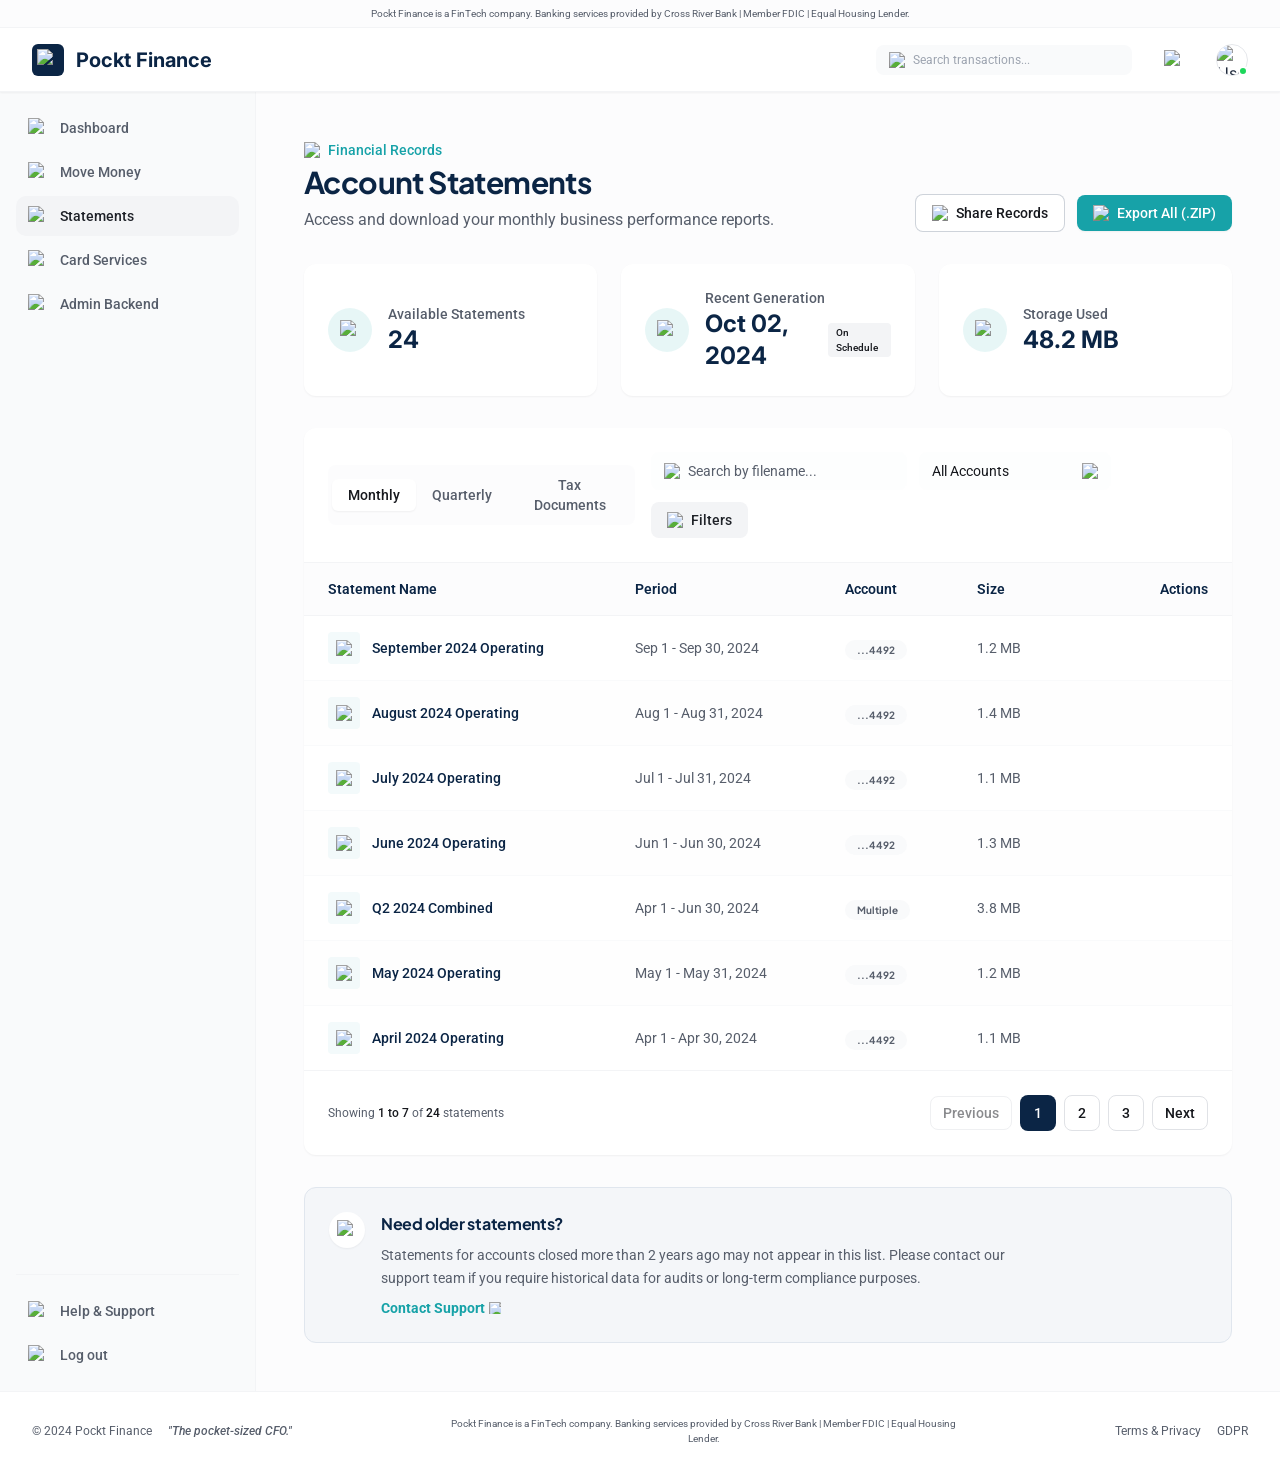
==== commit d679ca8b: "Add files via upload" ====
--- a/index (2).html
+++ b/index (2).html
@@ -3,271 +3,479 @@
 <head>
   <meta charset="UTF-8">
   <meta name="viewport" content="width=device-width, initial-scale=1.0">
-  <title>Sign In - Pockt Finance</title>
+  <title>Account Statements - Pockt Finance</title>
   
   <!-- Tailwind CSS v4 -->
   <script src="./tailwindcss.js"></script>
   
   <!-- Iconify Web Component -->
   <script src="./iconify-icon.min.js"></script>
-
+  
   <!-- Fonts -->
-  <link href="https://fonts.googleapis.com/css2?family=Inter:ital,wght@0,100;0,200;0,300;0,400;0,500;0,600;0,700;0,800;0,900;1,100;1,200;1,300;1,400;1,500;1,600;1,700;1,800;1,900&amp;display=swap" type="text/css" rel="stylesheet">
-  <link href="https://fonts.googleapis.com/css2?family=Roboto:ital,wght@0,100;0,200;0,300;0,400;0,500;0,600;0,700;0,800;0,900;1,100;1,200;1,300;1,400;1,500;1,600;1,700;1,800;1,900&amp;display=swap" type="text/css" rel="stylesheet">
-  <link href="https://fonts.googleapis.com/css2?family=Plus+Jakarta+Sans:ital,wght@0,100;0,200;0,300;0,400;0,500;0,600;0,700;0,800;0,900;1,100;1,200;1,300;1,400;1,500;1,600;1,700;1,800;1,900&amp;display=swap" type="text/css" rel="stylesheet">
-  <link href="https://fonts.googleapis.com/css2?family=Outfit:ital,wght@0,100;0,200;0,300;0,400;0,500;0,600;0,700;0,800;0,900;1,100;1,200;1,300;1,400;1,500;1,600;1,700;1,800;1,900&amp;display=swap" type="text/css" rel="stylesheet">
+  <link href="https://fonts.googleapis.com/css2?family=Roboto:ital,wght@0,100;0,200;0,300;0,400;0,500;0,600;0,700;0,800;0,900;1,100;1,200;1,300;1,400;1,500;1,600;1,700;1,800;1,900&display=swap" rel="stylesheet">
+  <link href="https://fonts.googleapis.com/css2?family=Inter:ital,wght@0,100;0,200;0,300;0,400;0,500;0,600;0,700;0,800;0,900;1,100;1,200;1,300;1,400;1,500;1,600;1,700;1,800;1,900&display=swap" rel="stylesheet">
+  <link href="https://fonts.googleapis.com/css2?family=Plus+Jakarta+Sans:ital,wght@0,100;0,200;0,300;0,400;0,500;0,600;0,700;0,800;0,900;1,100;1,200;1,300;1,400;1,500;1,600;1,700;1,800;1,900&display=swap" rel="stylesheet">
+  <link href="https://fonts.googleapis.com/css2?family=Outfit:ital,wght@0,100;0,200;0,300;0,400;0,500;0,600;0,700;0,800;0,900;1,100;1,200;1,300;1,400;1,500;1,600;1,700;1,800;1,900&display=swap" rel="stylesheet">
 
   <style>
     body {
-      font-family: "Inter", ui-sans-serif, system-ui, -apple-system, sans-serif;
+      font-family: "Inter", ui-sans-serif, system-ui, sans-serif;
+      color: #1e293b;
       -webkit-font-smoothing: antialiased;
       -moz-osx-font-smoothing: grayscale;
-      color: #16181D;
+      background-color: #ffffff;
     }
 
     h1, h2, h3, h4, h5, h6 {
       font-family: "Plus Jakarta Sans", "Outfit", ui-sans-serif, system-ui, sans-serif;
       font-weight: 700;
       letter-spacing: -0.02em;
-    }
-
-    * {
-      transition: all 0.2s ease;
-    }
-
-    ::-webkit-scrollbar {
-      width: 8px;
-      height: 8px;
-    }
-    ::-webkit-scrollbar-track {
-      background: #f1f5f9;
-    }
-    ::-webkit-scrollbar-thumb {
-      background: #cbd5e1;
-      border-radius: 4px;
-    }
-    ::-webkit-scrollbar-thumb:hover {
-      background: #94a3b8;
-    }
-
-    .glass-card {
+      color: #0B2545;
+    }
+
+    .glass-panel {
       background: rgba(255, 255, 255, 0.8);
       backdrop-filter: blur(12px);
       -webkit-backdrop-filter: blur(12px);
       border: 1px solid rgba(255, 255, 255, 0.3);
     }
 
-    .input-focus-ring:focus-within {
-      box-shadow: 0 0 0 2px rgba(13, 148, 136, 0.2);
-      border-color: #0D9488;
-    }
-
-    .text-balance {
-      text-wrap: balance;
-    }
-
-    .footer-link-hover:hover {
-      color: #2DD4BF;
-      transform: translateX(4px);
-    }
-
-    .auth-container {
-      background: radial-gradient(circle at top right, #f8fafc 0%, #f1f5f9 100%);
-    }
+    .sidebar-active-gradient {
+      background: #f3f4f6;
+      border-radius: 10px;
+    }
+
+    .table-row-hover:hover {
+      background-color: #f8fafc;
+    }
+
+    .custom-shadow-sm {
+      box-shadow: 0 1px 2px 0 rgba(0, 0, 0, 0.05);
+    }
+
+    .custom-shadow-md {
+      box-shadow: 0 4px 6px -1px rgba(0, 0, 0, 0.05), 0 2px 4px -2px rgba(0, 0, 0, 0.05);
+    }
+
+    button, a, input, select {
+      transition: all 0.2s cubic-bezier(0.4, 0, 0.2, 1);
+    }
+
+    .no-scrollbar::-webkit-scrollbar {
+      display: none;
+    }
+    .no-scrollbar {
+      -ms-overflow-style: none;
+      scrollbar-width: none;
+    }
+
+    /* Custom font overrides for specific elements from design */
+    .font-roboto { font-family: 'Roboto', sans-serif; }
   </style>
 </head>
-<body class="bg-[#F9FAFB] min-h-screen flex flex-col">
+<body class="min-h-screen flex flex-col">
 
   <!-- Top Banner -->
-  <div class="w-full bg-[#F9FAFB]/50 border-b border-[#f3f4f6] py-1.5 text-center">
-    <p class="text-[10px] text-[#575E6B] font-['Roboto']">
+  <div class="w-full bg-[#F9FAFB]/50 border-b border-[#f3f4f6] py-1.5 px-4 text-center">
+    <p class="text-[10px] font-roboto text-[#575E6B]">
       Pockt Finance is a FinTech company. Banking services provided by Cross River Bank | Member FDIC | Equal Housing Lender.
     </p>
   </div>
 
   <!-- Header -->
-  <header class="sticky top-0 z-50 w-full bg-white shadow-sm border-b border-[#f3f4f6]">
-    <div class="max-w-7xl mx-auto px-4 sm:px-6 lg:px-8 h-16 flex items-center justify-between">
-      <div class="flex items-center gap-8">
-        <!-- Logo -->
-        <a href="#" class="flex items-center gap-2">
-          <div class="w-8 h-8 bg-[#0B2545] rounded-md flex items-center justify-center">
-            <img src="./assets/IMG_1.svg" alt="Logo" class="w-5.5 h-5.5">
-          </div>
-          <span class="text-xl font-bold text-[#0B2545] font-['Inter']">Pockt Finance</span>
-        </a>
-        
-        <!-- Desktop Nav -->
-        <nav class="hidden md:flex items-center gap-1">
-          <button class="px-4 py-2 text-sm font-medium text-[#16181D] hover:bg-gray-50 rounded-lg">Products</button>
-          <button class="px-4 py-2 text-sm font-medium text-[#16181D] hover:bg-gray-50 rounded-lg">Support</button>
-        </nav>
-      </div>
-
-      <div class="flex items-center gap-4">
-        <button class="px-4 py-2 text-sm font-medium text-[#16181D] hover:bg-gray-50 rounded-lg">Log in</button>
-        <button class="px-5 py-2 text-sm font-medium text-white bg-[#0D9488] hover:bg-[#0b7a70] rounded-lg shadow-sm">Get started</button>
-        
-        <!-- Mobile Menu Toggle -->
-        <button class="md:hidden p-2 text-[#16181D]">
-          <iconify-icon icon="lucide:menu" width="24"></iconify-icon>
-        </button>
-      </div>
+  <header class="sticky top-0 z-50 w-full bg-white border-b border-[#f3f4f6] custom-shadow-sm h-16 flex items-center justify-between px-4 lg:px-8">
+    <div class="flex items-center gap-3">
+      <div class="w-8 h-8 bg-[#0B2545] rounded-md flex items-center justify-center">
+        <img src="./assets/IMG_2.svg" alt="Logo Icon" class="w-5.5 h-5.5">
+      </div>
+      <span class="text-xl font-bold text-[#0B2545] font-['Inter']">Pockt Finance</span>
+    </div>
+
+    <div class="flex items-center gap-4 lg:gap-6">
+      <!-- Search Bar (Desktop) -->
+      <div class="hidden md:flex items-center bg-[#F9FAFB] rounded-lg px-3 py-1.5 w-64 border border-transparent focus-within:border-[#17A2A8]/30">
+        <img src="./assets/IMG_4.svg" alt="Search" class="w-4 h-4 text-[#575E6B]">
+        <input type="text" placeholder="Search transactions..." class="bg-transparent border-none outline-none text-xs font-roboto ml-2 w-full text-[#575E6B] placeholder:text-[#9CA3AF]">
+      </div>
+      
+      <!-- Notifications -->
+      <button class="p-2 hover:bg-gray-100 rounded-full relative">
+        <img src="./assets/IMG_1.svg" alt="Notifications" class="w-5 h-5 text-[#575E6B]">
+      </button>
+
+      <!-- User Profile -->
+      <div class="relative">
+        <div class="w-8 h-8 rounded-full overflow-hidden border border-gray-200">
+          <img src="./assets/IMG_3.webp" alt="User Avatar" class="w-full h-full object-cover">
+        </div>
+        <div class="absolute bottom-0 right-0 w-2.5 h-2.5 bg-[#1dd75b] border-2 border-white rounded-full"></div>
+      </div>
+      
+      <!-- Mobile Menu Toggle -->
+      <button class="lg:hidden p-2">
+        <iconify-icon icon="lucide:menu" width="24" height="24"></iconify-icon>
+      </button>
     </div>
   </header>
 
-  <!-- Main Content -->
-  <main class="flex-grow flex flex-col items-center justify-center px-4 py-12 auth-container">
-    
-    <!-- Auth Card -->
-    <div class="w-full max-w-[448px] bg-white rounded-xl shadow-xl overflow-hidden relative">
-      <!-- Top Accent Bar -->
-      <div class="h-1.5 w-full bg-[#0D9488]"></div>
+  <div class="flex flex-1 overflow-hidden">
+    <!-- Sidebar -->
+    <aside class="hidden lg:flex flex-col w-64 bg-[#F9FAFB] border-r border-[#f3f4f6] p-4 justify-between">
+      <nav class="space-y-1">
+        <a href="#" class="flex items-center gap-3 px-3 py-2.5 text-[#575E6B] hover:bg-gray-100 rounded-lg font-roboto text-sm font-medium">
+          <img src="./assets/IMG_5.svg" alt="Dashboard" class="w-5 h-5">
+          Dashboard
+        </a>
+        <a href="#" class="flex items-center gap-3 px-3 py-2.5 text-[#575E6B] hover:bg-gray-100 rounded-lg font-roboto text-sm font-medium">
+          <img src="./assets/IMG_6.svg" alt="Move Money" class="w-5 h-5">
+          Move Money
+        </a>
+        <a href="#" class="flex items-center gap-3 px-3 py-2.5 text-[#1E2128] sidebar-active-gradient rounded-lg font-roboto text-sm font-medium">
+          <img src="./assets/IMG_7.svg" alt="Statements" class="w-5 h-5 text-[#0B2545]">
+          Statements
+        </a>
+        <a href="#" class="flex items-center gap-3 px-3 py-2.5 text-[#575E6B] hover:bg-gray-100 rounded-lg font-roboto text-sm font-medium">
+          <img src="./assets/IMG_8.svg" alt="Card Services" class="w-5 h-5">
+          Card Services
+        </a>
+        <a href="#" class="flex items-center gap-3 px-3 py-2.5 text-[#575E6B] hover:bg-gray-100 rounded-lg font-roboto text-sm font-medium">
+          <img src="./assets/IMG_9.svg" alt="Admin Backend" class="w-5 h-5">
+          Admin Backend
+        </a>
+      </nav>
+
+      <div class="space-y-1 border-t border-[#f3f4f6] pt-4">
+        <a href="#" class="flex items-center gap-3 px-3 py-2.5 text-[#575E6B] hover:bg-gray-100 rounded-lg font-roboto text-sm font-medium">
+          <img src="./assets/IMG_10.svg" alt="Help" class="w-5 h-5">
+          Help & Support
+        </a>
+        <a href="#" class="flex items-center gap-3 px-3 py-2.5 text-[#575E6B] hover:bg-gray-100 rounded-lg font-roboto text-sm font-medium">
+          <img src="./assets/IMG_11.svg" alt="Logout" class="w-5 h-5">
+          Log out
+        </a>
+      </div>
+    </aside>
+
+    <!-- Main Content Area -->
+    <main class="flex-1 overflow-y-auto bg-[#F9FAFB]/50 p-4 lg:p-12 no-scrollbar">
+      <div class="max-w-5xl mx-auto space-y-8">
+        
+        <!-- Page Header -->
+        <div class="flex flex-col md:flex-row md:items-end justify-between gap-4">
+          <div>
+            <div class="flex items-center gap-2 text-[#17A2A8] font-roboto text-sm font-medium mb-1">
+              <img src="./assets/IMG_7.svg" alt="Icon" class="w-4 h-4">
+              Financial Records
+            </div>
+            <h1 class="text-3xl font-bold text-[#0B2545]">Account Statements</h1>
+            <p class="text-[#575E6B] font-roboto mt-2">Access and download your monthly business performance reports.</p>
+          </div>
+          <div class="flex items-center gap-3">
+            <button class="flex items-center gap-2 px-4 py-2 bg-white border border-[#0B2545]/20 rounded-lg text-sm font-roboto font-medium text-[#16181D] hover:bg-gray-50">
+              <img src="./assets/IMG_12.svg" alt="Share" class="w-4 h-4">
+              Share Records
+            </button>
+            <button class="flex items-center gap-2 px-4 py-2 bg-[#17A2A8] rounded-lg text-sm font-roboto font-medium text-white hover:bg-[#148e93] custom-shadow-sm">
+              <img src="./assets/IMG_13.svg" alt="Export" class="w-4 h-4">
+              Export All (.ZIP)
+            </button>
+          </div>
+        </div>
+
+        <!-- Stats Grid -->
+        <div class="grid grid-cols-1 md:grid-cols-3 gap-6">
+          <!-- Stat 1 -->
+          <div class="bg-white p-6 rounded-xl custom-shadow-sm flex items-center gap-4">
+            <div class="w-11 h-11 bg-[#17A2A8]/10 rounded-full flex items-center justify-center">
+              <img src="./assets/IMG_7.svg" alt="Statements" class="w-5 h-5 text-[#17A2A8]">
+            </div>
+            <div>
+              <p class="text-sm font-roboto font-medium text-[#575E6B]">Available Statements</p>
+              <p class="text-2xl font-bold text-[#0B2545]">24</p>
+            </div>
+          </div>
+          <!-- Stat 2 -->
+          <div class="bg-white p-6 rounded-xl custom-shadow-sm flex items-center gap-4">
+            <div class="w-11 h-11 bg-[#17A2A8]/10 rounded-full flex items-center justify-center">
+              <img src="./assets/IMG_14.svg" alt="Recent" class="w-5 h-5 text-[#17A2A8]">
+            </div>
+            <div class="flex-1">
+              <p class="text-sm font-roboto font-medium text-[#575E6B]">Recent Generation</p>
+              <div class="flex items-center justify-between">
+                <p class="text-2xl font-bold text-[#0B2545]">Oct 02, 2024</p>
+                <span class="text-[10px] font-roboto font-medium text-[#16181D] bg-gray-100 px-2 py-0.5 rounded">On Schedule</span>
+              </div>
+            </div>
+          </div>
+          <!-- Stat 3 -->
+          <div class="bg-white p-6 rounded-xl custom-shadow-sm flex items-center gap-4">
+            <div class="w-11 h-11 bg-[#17A2A8]/10 rounded-full flex items-center justify-center">
+              <img src="./assets/IMG_15.svg" alt="Storage" class="w-5 h-5 text-[#17A2A8]">
+            </div>
+            <div>
+              <p class="text-sm font-roboto font-medium text-[#575E6B]">Storage Used</p>
+              <p class="text-2xl font-bold text-[#0B2545]">48.2 MB</p>
+            </div>
+          </div>
+        </div>
+
+        <!-- Table Section -->
+        <div class="bg-white rounded-xl custom-shadow-sm overflow-hidden">
+          <!-- Table Controls -->
+          <div class="p-6 border-b border-gray-100 flex flex-col lg:flex-row lg:items-center justify-between gap-4">
+            <div class="flex items-center bg-[#F9FAFB]/50 p-1 rounded-lg w-fit">
+              <button class="px-4 py-1.5 bg-white rounded-md text-sm font-roboto font-medium text-[#16181D] custom-shadow-sm">Monthly</button>
+              <button class="px-4 py-1.5 text-sm font-roboto font-medium text-[#575E6B] hover:text-[#16181D]">Quarterly</button>
+              <button class="px-4 py-1.5 text-sm font-roboto font-medium text-[#575E6B] hover:text-[#16181D]">Tax Documents</button>
+            </div>
+            
+            <div class="flex flex-wrap items-center gap-3">
+              <div class="relative flex items-center bg-[#F9FAFB]/30 border border-transparent focus-within:border-gray-200 rounded-lg px-3 py-2 w-full sm:w-64">
+                <img src="./assets/IMG_4.svg" alt="Search" class="w-4 h-4 text-[#575E6B]">
+                <input type="text" placeholder="Search by filename..." class="bg-transparent border-none outline-none text-sm font-roboto ml-2 w-full text-[#575E6B]">
+              </div>
+              
+              <div class="relative flex items-center bg-[#F9FAFB]/30 border border-transparent rounded-lg px-3 py-2 w-full sm:w-48">
+                <input type="text" value="All Accounts" readonly class="bg-transparent border-none outline-none text-sm font-roboto w-full text-[#16181D]">
+                <img src="./assets/IMG_16.svg" alt="Dropdown" class="w-4 h-4">
+              </div>
+
+              <button class="flex items-center gap-2 px-4 py-2 bg-[#f3f4f6] rounded-lg text-sm font-roboto font-medium text-[#1F2228] hover:bg-gray-200">
+                <img src="./assets/IMG_17.svg" alt="Filters" class="w-4 h-4">
+                Filters
+              </button>
+            </div>
+          </div>
+
+          <!-- Table -->
+          <div class="overflow-x-auto">
+            <table class="w-full text-left border-collapse">
+              <thead>
+                <tr class="bg-[#F9FAFB]/50 border-b border-gray-100">
+                  <th class="px-6 py-4 text-sm font-semibold text-[#0B2545] font-roboto">Statement Name</th>
+                  <th class="px-6 py-4 text-sm font-semibold text-[#0B2545] font-roboto">Period</th>
+                  <th class="px-6 py-4 text-sm font-semibold text-[#0B2545] font-roboto">Account</th>
+                  <th class="px-6 py-4 text-sm font-semibold text-[#0B2545] font-roboto">Size</th>
+                  <th class="px-6 py-4 text-sm font-semibold text-[#0B2545] font-roboto text-right">Actions</th>
+                </tr>
+              </thead>
+              <tbody class="divide-y divide-gray-50">
+                <!-- Row 1 -->
+                <tr class="table-row-hover">
+                  <td class="px-6 py-4">
+                    <div class="flex items-center gap-3">
+                      <div class="w-8 h-8 bg-[#17A2A8]/5 rounded flex items-center justify-center">
+                        <img src="./assets/IMG_7.svg" alt="File" class="w-4 h-4 text-[#17A2A8]">
+                      </div>
+                      <span class="text-sm font-medium text-[#0B2545] font-roboto">September 2024 Operating</span>
+                    </div>
+                  </td>
+                  <td class="px-6 py-4 text-sm text-[#575E6B] font-roboto">Sep 1 - Sep 30, 2024</td>
+                  <td class="px-6 py-4">
+                    <span class="text-[10px] font-bold font-['Plus_Jakarta_Sans'] text-[#575E6B] bg-[#F9FAFB] px-3 py-1 rounded-full">...4492</span>
+                  </td>
+                  <td class="px-6 py-4 text-sm text-[#575E6B] font-roboto">1.2 MB</td>
+                  <td class="px-6 py-4 text-right">
+                    <div class="flex items-center justify-end gap-2">
+                      <button class="p-1.5 hover:bg-gray-100 rounded-lg"><img src="./assets/IMG_18.svg" class="w-4 h-4"></button>
+                      <button class="p-1.5 hover:bg-gray-100 rounded-lg"><img src="./assets/IMG_13.svg" class="w-4 h-4"></button>
+                      <button class="p-1.5 hover:bg-gray-100 rounded-lg"><img src="./assets/IMG_19.svg" class="w-4 h-4"></button>
+                    </div>
+                  </td>
+                </tr>
+                <!-- Row 2 -->
+                <tr class="table-row-hover bg-[#F9FAFB]/20">
+                  <td class="px-6 py-4">
+                    <div class="flex items-center gap-3">
+                      <div class="w-8 h-8 bg-[#17A2A8]/5 rounded flex items-center justify-center">
+                        <img src="./assets/IMG_7.svg" alt="File" class="w-4 h-4 text-[#17A2A8]">
+                      </div>
+                      <span class="text-sm font-medium text-[#0B2545] font-roboto">August 2024 Operating</span>
+                    </div>
+                  </td>
+                  <td class="px-6 py-4 text-sm text-[#575E6B] font-roboto">Aug 1 - Aug 31, 2024</td>
+                  <td class="px-6 py-4">
+                    <span class="text-[10px] font-bold font-['Plus_Jakarta_Sans'] text-[#575E6B] bg-[#F9FAFB] px-3 py-1 rounded-full">...4492</span>
+                  </td>
+                  <td class="px-6 py-4 text-sm text-[#575E6B] font-roboto">1.4 MB</td>
+                  <td class="px-6 py-4 text-right">
+                    <div class="flex items-center justify-end gap-2">
+                      <button class="p-1.5 hover:bg-gray-100 rounded-lg"><img src="./assets/IMG_18.svg" class="w-4 h-4"></button>
+                      <button class="p-1.5 hover:bg-gray-100 rounded-lg"><img src="./assets/IMG_13.svg" class="w-4 h-4"></button>
+                      <button class="p-1.5 hover:bg-gray-100 rounded-lg"><img src="./assets/IMG_19.svg" class="w-4 h-4"></button>
+                    </div>
+                  </td>
+                </tr>
+                <!-- Row 3 -->
+                <tr class="table-row-hover">
+                  <td class="px-6 py-4">
+                    <div class="flex items-center gap-3">
+                      <div class="w-8 h-8 bg-[#17A2A8]/5 rounded flex items-center justify-center">
+                        <img src="./assets/IMG_7.svg" alt="File" class="w-4 h-4 text-[#17A2A8]">
+                      </div>
+                      <span class="text-sm font-medium text-[#0B2545] font-roboto">July 2024 Operating</span>
+                    </div>
+                  </td>
+                  <td class="px-6 py-4 text-sm text-[#575E6B] font-roboto">Jul 1 - Jul 31, 2024</td>
+                  <td class="px-6 py-4">
+                    <span class="text-[10px] font-bold font-['Plus_Jakarta_Sans'] text-[#575E6B] bg-[#F9FAFB] px-3 py-1 rounded-full">...4492</span>
+                  </td>
+                  <td class="px-6 py-4 text-sm text-[#575E6B] font-roboto">1.1 MB</td>
+                  <td class="px-6 py-4 text-right">
+                    <div class="flex items-center justify-end gap-2">
+                      <button class="p-1.5 hover:bg-gray-100 rounded-lg"><img src="./assets/IMG_18.svg" class="w-4 h-4"></button>
+                      <button class="p-1.5 hover:bg-gray-100 rounded-lg"><img src="./assets/IMG_13.svg" class="w-4 h-4"></button>
+                      <button class="p-1.5 hover:bg-gray-100 rounded-lg"><img src="./assets/IMG_19.svg" class="w-4 h-4"></button>
+                    </div>
+                  </td>
+                </tr>
+                <!-- Row 4 -->
+                <tr class="table-row-hover bg-[#F9FAFB]/20">
+                  <td class="px-6 py-4">
+                    <div class="flex items-center gap-3">
+                      <div class="w-8 h-8 bg-[#17A2A8]/5 rounded flex items-center justify-center">
+                        <img src="./assets/IMG_7.svg" alt="File" class="w-4 h-4 text-[#17A2A8]">
+                      </div>
+                      <span class="text-sm font-medium text-[#0B2545] font-roboto">June 2024 Operating</span>
+                    </div>
+                  </td>
+                  <td class="px-6 py-4 text-sm text-[#575E6B] font-roboto">Jun 1 - Jun 30, 2024</td>
+                  <td class="px-6 py-4">
+                    <span class="text-[10px] font-bold font-['Plus_Jakarta_Sans'] text-[#575E6B] bg-[#F9FAFB] px-3 py-1 rounded-full">...4492</span>
+                  </td>
+                  <td class="px-6 py-4 text-sm text-[#575E6B] font-roboto">1.3 MB</td>
+                  <td class="px-6 py-4 text-right">
+                    <div class="flex items-center justify-end gap-2">
+                      <button class="p-1.5 hover:bg-gray-100 rounded-lg"><img src="./assets/IMG_18.svg" class="w-4 h-4"></button>
+                      <button class="p-1.5 hover:bg-gray-100 rounded-lg"><img src="./assets/IMG_13.svg" class="w-4 h-4"></button>
+                      <button class="p-1.5 hover:bg-gray-100 rounded-lg"><img src="./assets/IMG_19.svg" class="w-4 h-4"></button>
+                    </div>
+                  </td>
+                </tr>
+                <!-- Row 5 -->
+                <tr class="table-row-hover">
+                  <td class="px-6 py-4">
+                    <div class="flex items-center gap-3">
+                      <div class="w-8 h-8 bg-[#17A2A8]/5 rounded flex items-center justify-center">
+                        <img src="./assets/IMG_7.svg" alt="File" class="w-4 h-4 text-[#17A2A8]">
+                      </div>
+                      <span class="text-sm font-medium text-[#0B2545] font-roboto">Q2 2024 Combined</span>
+                    </div>
+                  </td>
+                  <td class="px-6 py-4 text-sm text-[#575E6B] font-roboto">Apr 1 - Jun 30, 2024</td>
+                  <td class="px-6 py-4">
+                    <span class="text-[10px] font-bold font-['Plus_Jakarta_Sans'] text-[#575E6B] bg-[#F9FAFB] px-3 py-1 rounded-full">Multiple</span>
+                  </td>
+                  <td class="px-6 py-4 text-sm text-[#575E6B] font-roboto">3.8 MB</td>
+                  <td class="px-6 py-4 text-right">
+                    <div class="flex items-center justify-end gap-2">
+                      <button class="p-1.5 hover:bg-gray-100 rounded-lg"><img src="./assets/IMG_18.svg" class="w-4 h-4"></button>
+                      <button class="p-1.5 hover:bg-gray-100 rounded-lg"><img src="./assets/IMG_13.svg" class="w-4 h-4"></button>
+                      <button class="p-1.5 hover:bg-gray-100 rounded-lg"><img src="./assets/IMG_19.svg" class="w-4 h-4"></button>
+                    </div>
+                  </td>
+                </tr>
+                <!-- Row 6 -->
+                <tr class="table-row-hover bg-[#F9FAFB]/20">
+                  <td class="px-6 py-4">
+                    <div class="flex items-center gap-3">
+                      <div class="w-8 h-8 bg-[#17A2A8]/5 rounded flex items-center justify-center">
+                        <img src="./assets/IMG_7.svg" alt="File" class="w-4 h-4 text-[#17A2A8]">
+                      </div>
+                      <span class="text-sm font-medium text-[#0B2545] font-roboto">May 2024 Operating</span>
+                    </div>
+                  </td>
+                  <td class="px-6 py-4 text-sm text-[#575E6B] font-roboto">May 1 - May 31, 2024</td>
+                  <td class="px-6 py-4">
+                    <span class="text-[10px] font-bold font-['Plus_Jakarta_Sans'] text-[#575E6B] bg-[#F9FAFB] px-3 py-1 rounded-full">...4492</span>
+                  </td>
+                  <td class="px-6 py-4 text-sm text-[#575E6B] font-roboto">1.2 MB</td>
+                  <td class="px-6 py-4 text-right">
+                    <div class="flex items-center justify-end gap-2">
+                      <button class="p-1.5 hover:bg-gray-100 rounded-lg"><img src="./assets/IMG_18.svg" class="w-4 h-4"></button>
+                      <button class="p-1.5 hover:bg-gray-100 rounded-lg"><img src="./assets/IMG_13.svg" class="w-4 h-4"></button>
+                      <button class="p-1.5 hover:bg-gray-100 rounded-lg"><img src="./assets/IMG_19.svg" class="w-4 h-4"></button>
+                    </div>
+                  </td>
+                </tr>
+                <!-- Row 7 -->
+                <tr class="table-row-hover">
+                  <td class="px-6 py-4">
+                    <div class="flex items-center gap-3">
+                      <div class="w-8 h-8 bg-[#17A2A8]/5 rounded flex items-center justify-center">
+                        <img src="./assets/IMG_7.svg" alt="File" class="w-4 h-4 text-[#17A2A8]">
+                      </div>
+                      <span class="text-sm font-medium text-[#0B2545] font-roboto">April 2024 Operating</span>
+                    </div>
+                  </td>
+                  <td class="px-6 py-4 text-sm text-[#575E6B] font-roboto">Apr 1 - Apr 30, 2024</td>
+                  <td class="px-6 py-4">
+                    <span class="text-[10px] font-bold font-['Plus_Jakarta_Sans'] text-[#575E6B] bg-[#F9FAFB] px-3 py-1 rounded-full">...4492</span>
+                  </td>
+                  <td class="px-6 py-4 text-sm text-[#575E6B] font-roboto">1.1 MB</td>
+                  <td class="px-6 py-4 text-right">
+                    <div class="flex items-center justify-end gap-2">
+                      <button class="p-1.5 hover:bg-gray-100 rounded-lg"><img src="./assets/IMG_18.svg" class="w-4 h-4"></button>
+                      <button class="p-1.5 hover:bg-gray-100 rounded-lg"><img src="./assets/IMG_13.svg" class="w-4 h-4"></button>
+                      <button class="p-1.5 hover:bg-gray-100 rounded-lg"><img src="./assets/IMG_19.svg" class="w-4 h-4"></button>
+                    </div>
+                  </td>
+                </tr>
+              </tbody>
+            </table>
+          </div>
+
+          <!-- Pagination -->
+          <div class="p-6 border-t border-gray-100 flex flex-col sm:flex-row items-center justify-between gap-4">
+            <p class="text-xs font-roboto text-[#575E6B]">
+              Showing <span class="font-medium text-[#16181D]">1 to 7</span> of <span class="font-medium text-[#16181D]">24</span> statements
+            </p>
+            <div class="flex items-center gap-2">
+              <button class="px-3 py-1.5 border border-[#E0E2E6] rounded-lg text-sm font-roboto font-medium text-[#16181D] opacity-50 cursor-not-allowed">Previous</button>
+              <button class="w-9 h-9 bg-[#0B2545] text-white rounded-lg text-sm font-roboto font-medium">1</button>
+              <button class="w-9 h-9 border border-[#E0E2E6] text-[#16181D] rounded-lg text-sm font-roboto font-medium hover:bg-gray-50">2</button>
+              <button class="w-9 h-9 border border-[#E0E2E6] text-[#16181D] rounded-lg text-sm font-roboto font-medium hover:bg-gray-50">3</button>
+              <button class="px-3 py-1.5 border border-[#E0E2E6] rounded-lg text-sm font-roboto font-medium text-[#16181D] hover:bg-gray-50">Next</button>
+            </div>
+          </div>
+        </div>
+
+        <!-- Info Box -->
+        <div class="bg-[#E0E6EE]/30 border border-[#E0E6EE] rounded-xl p-6 flex gap-4">
+          <div class="w-9 h-9 bg-white rounded-full flex items-center justify-center custom-shadow-sm shrink-0">
+            <img src="./assets/IMG_15.svg" alt="Info" class="w-5 h-5 text-[#0B2545]">
+          </div>
+          <div class="space-y-2">
+            <h3 class="text-base font-semibold text-[#0B2545] font-['Inter']">Need older statements?</h3>
+            <p class="text-sm font-roboto text-[#575E6B] leading-relaxed max-w-2xl">
+              Statements for accounts closed more than 2 years ago may not appear in this list. Please contact our support team if you require historical data for audits or long-term compliance purposes.
+            </p>
+            <button class="flex items-center gap-1 text-sm font-bold font-roboto text-[#17A2A8] hover:underline">
+              Contact Support
+              <img src="./assets/IMG_20.svg" alt="Arrow" class="w-3 h-3">
+            </button>
+          </div>
+        </div>
+
+      </div>
+    </main>
+  </div>
+
+  <!-- Footer -->
+  <footer class="w-full bg-white border-t border-[#f3f4f6] py-6 px-4 lg:px-8">
+    <div class="max-w-7xl mx-auto flex flex-col lg:flex-row items-center justify-between gap-4">
+      <div class="flex flex-wrap items-center gap-4 text-xs font-roboto text-[#575E6B]">
+        <span>© 2024 Pockt Finance</span>
+        <span class="italic font-medium">"The pocket-sized CFO."</span>
+      </div>
       
-      <div class="p-8 sm:p-10">
-        <!-- Header -->
-        <div class="flex flex-col items-center text-center mb-8">
-          <div class="mb-4">
-            <img src="./assets/IMG_2.svg" alt="Key" class="w-8 h-8">
-          </div>
-          <h1 class="text-2xl font-bold text-[#16181D] tracking-tight mb-2">Sign In to Pockt</h1>
-          <p class="text-sm text-[#575E6B] font-['Roboto']">Access your business treasury and cash flow tools.</p>
-        </div>
-
-        <!-- Form -->
-        <form class="space-y-5">
-          <div>
-            <label class="block text-sm font-medium text-[#16181D] mb-2 font-['Roboto']">Business Email</label>
-            <div class="relative flex items-center input-focus-ring border border-[#D1D5DB] rounded-lg px-3 py-2.5 bg-white">
-              <img src="./assets/IMG_3.svg" alt="Mail" class="w-4 h-4 mr-2 opacity-60">
-              <input type="email" placeholder="name@company.com" class="w-full text-sm outline-none font-['Roboto'] placeholder:text-[#575E6B]/60">
-            </div>
-          </div>
-
-          <div>
-            <div class="flex justify-between items-center mb-2">
-              <label class="text-sm font-medium text-[#16181D] font-['Roboto']">Password</label>
-              <button type="button" class="text-xs font-medium text-[#0D9488] hover:underline">Forgot password?</button>
-            </div>
-            <div class="relative flex items-center input-focus-ring border border-[#D1D5DB] rounded-lg px-3 py-2.5 bg-white">
-              <img src="./assets/IMG_4.svg" alt="Lock" class="w-4 h-4 mr-2 opacity-60">
-              <input type="password" placeholder="••••••••" class="w-full text-sm outline-none font-['Roboto'] placeholder:text-[#575E6B]/60">
-            </div>
-          </div>
-
-          <div class="flex items-center gap-2">
-            <input type="checkbox" id="remember" class="w-4 h-4 rounded border-gray-300 text-[#0D9488] focus:ring-[#0D9488]">
-            <label for="remember" class="text-xs font-medium text-[#4B5563] font-['Roboto']">Remember this device for 30 days</label>
-          </div>
-
-          <button type="submit" class="w-full py-3 bg-[#0D9488] hover:bg-[#0b7a70] text-white font-semibold rounded-lg shadow-md transition-all">
-            Sign In
-          </button>
-        </form>
-
-        <!-- Footer of Card -->
-        <div class="mt-8 pt-6 border-t border-[#f3f4f6] text-center">
-          <p class="text-sm text-[#575E6B] font-['Roboto'] mb-4">
-            New to Pockt Finance? 
-            <button class="font-semibold text-[#0D9488] hover:underline ml-1">Create an account</button>
-          </p>
-          
-          <div class="flex items-center justify-center gap-6 opacity-60 mb-6">
-            <div class="flex items-center gap-1.5">
-              <img src="./assets/IMG_5.svg" alt="Shield" class="w-4 h-4">
-              <span class="text-[10px] font-bold tracking-wider uppercase text-[#16181D]">MFA Protected</span>
-            </div>
-            <div class="flex items-center gap-1.5">
-              <img src="./assets/IMG_4.svg" alt="Lock" class="w-4 h-4">
-              <span class="text-[10px] font-bold tracking-wider uppercase text-[#16181D]">256-Bit SSL</span>
-            </div>
-          </div>
-
-          <div class="pt-4 border-t border-[#E5E7EB]/50">
-            <p class="text-[10px] leading-relaxed text-[#6B7280] font-medium uppercase tracking-tight">
-              Banking services provided by Cross River Bank | Member FDIC | Equal Housing Lender.
-            </p>
-          </div>
-        </div>
-      </div>
-    </div>
-
-    <!-- Secondary Links -->
-    <div class="mt-8 flex flex-col sm:flex-row gap-4 w-full max-w-[448px]">
-      <a href="#" class="flex-1 bg-white/50 border border-[#E5E7EB] rounded-xl p-4 flex flex-col items-center gap-2 hover:bg-white transition-colors">
-        <div class="w-8 h-8 bg-[#f3f4f6] rounded-full flex items-center justify-center">
-          <img src="./assets/IMG_5.svg" alt="Privacy" class="w-4 h-4">
-        </div>
-        <span class="text-xs font-semibold text-[#16181D]">Privacy Policy</span>
-      </a>
-      <a href="#" class="flex-1 bg-white/50 border border-[#E5E7EB] rounded-xl p-4 flex flex-col items-center gap-2 hover:bg-white transition-colors">
-        <div class="w-8 h-8 bg-[#f3f4f6] rounded-full flex items-center justify-center">
-          <img src="./assets/IMG_6.svg" alt="Support" class="w-4 h-4">
-        </div>
-        <span class="text-xs font-semibold text-[#16181D]">Support Center</span>
-      </a>
-    </div>
-  </main>
-
-  <!-- Footer -->
-  <footer class="bg-[#0B2545] text-white pt-16 pb-8">
-    <div class="max-w-7xl mx-auto px-4 sm:px-6 lg:px-8">
-      <div class="grid grid-cols-1 md:grid-cols-2 lg:grid-cols-4 gap-12 mb-16">
-        <!-- Brand Column -->
-        <div class="space-y-6">
-          <div class="flex items-center gap-2">
-            <div class="w-8 h-8 bg-white rounded-md flex items-center justify-center">
-              <img src="./assets/IMG_1.svg" alt="Logo" class="w-5.5 h-5.5">
-            </div>
-            <span class="text-xl font-bold font-['Inter']">Pockt Finance</span>
-          </div>
-          <p class="text-[#CBD5E1] text-sm italic">"The pocket-sized CFO."</p>
-          <div class="flex items-center gap-2 text-[#94A3B8] text-sm">
-            <img src="./assets/IMG_7.svg" alt="Globe" class="w-4 h-4">
-            <span>United States (English)</span>
-          </div>
-        </div>
-
-        <!-- Products -->
-        <div>
-          <h4 class="text-[#2DD4BF] font-bold mb-6">Products</h4>
-          <ul class="space-y-3 text-[#CBD5E1] text-sm">
-            <li><a href="#" class="footer-link-hover block">Pockt Change</a></li>
-            <li><a href="#" class="footer-link-hover block">Pockt Money</a></li>
-            <li><a href="#" class="footer-link-hover block">Pockt Folio</a></li>
-            <li><a href="#" class="footer-link-hover block">Pockt Flux</a></li>
-          </ul>
-        </div>
-
-        <!-- Resources -->
-        <div>
-          <h4 class="text-[#2DD4BF] font-bold mb-6">Resources</h4>
-          <ul class="space-y-3 text-[#CBD5E1] text-sm">
-            <li><a href="#" class="footer-link-hover block">Pricing</a></li>
-            <li><a href="#" class="footer-link-hover block">Help Center</a></li>
-            <li><a href="#" class="footer-link-hover block">API Docs</a></li>
-            <li><a href="#" class="footer-link-hover block">Contact Support</a></li>
-          </ul>
-        </div>
-
-        <!-- Legal -->
-        <div>
-          <h4 class="text-[#2DD4BF] font-bold mb-6">Legal</h4>
-          <ul class="space-y-3 text-[#CBD5E1] text-sm">
-            <li><a href="#" class="footer-link-hover block">Terms of Service</a></li>
-            <li><a href="#" class="footer-link-hover block">Privacy Policy</a></li>
-            <li><a href="#" class="footer-link-hover block">GDPR Compliance</a></li>
-            <li><a href="#" class="footer-link-hover block">Cookie Settings</a></li>
-          </ul>
-        </div>
-      </div>
-
-      <!-- Bottom Footer -->
-      <div class="pt-8 border-t border-[#334155] text-center">
-        <p class="text-[#94A3B8] text-[12px] leading-relaxed max-w-2xl mx-auto">
-          Pockt Finance is a FinTech company. Banking services provided by Cross River Bank | Member FDIC | Equal Housing Lender.<br>
-          By continuing you agree to the Terms & Privacy.
-        </p>
+      <div class="text-[10px] font-roboto text-[#575E6B] text-center max-w-lg">
+        Pockt Finance is a FinTech company. Banking services provided by Cross River Bank | Member FDIC | Equal Housing Lender.
+      </div>
+
+      <div class="flex items-center gap-4 text-xs font-roboto text-[#575E6B]">
+        <button class="hover:underline">Terms & Privacy</button>
+        <button class="hover:underline">GDPR</button>
       </div>
     </div>
   </footer>
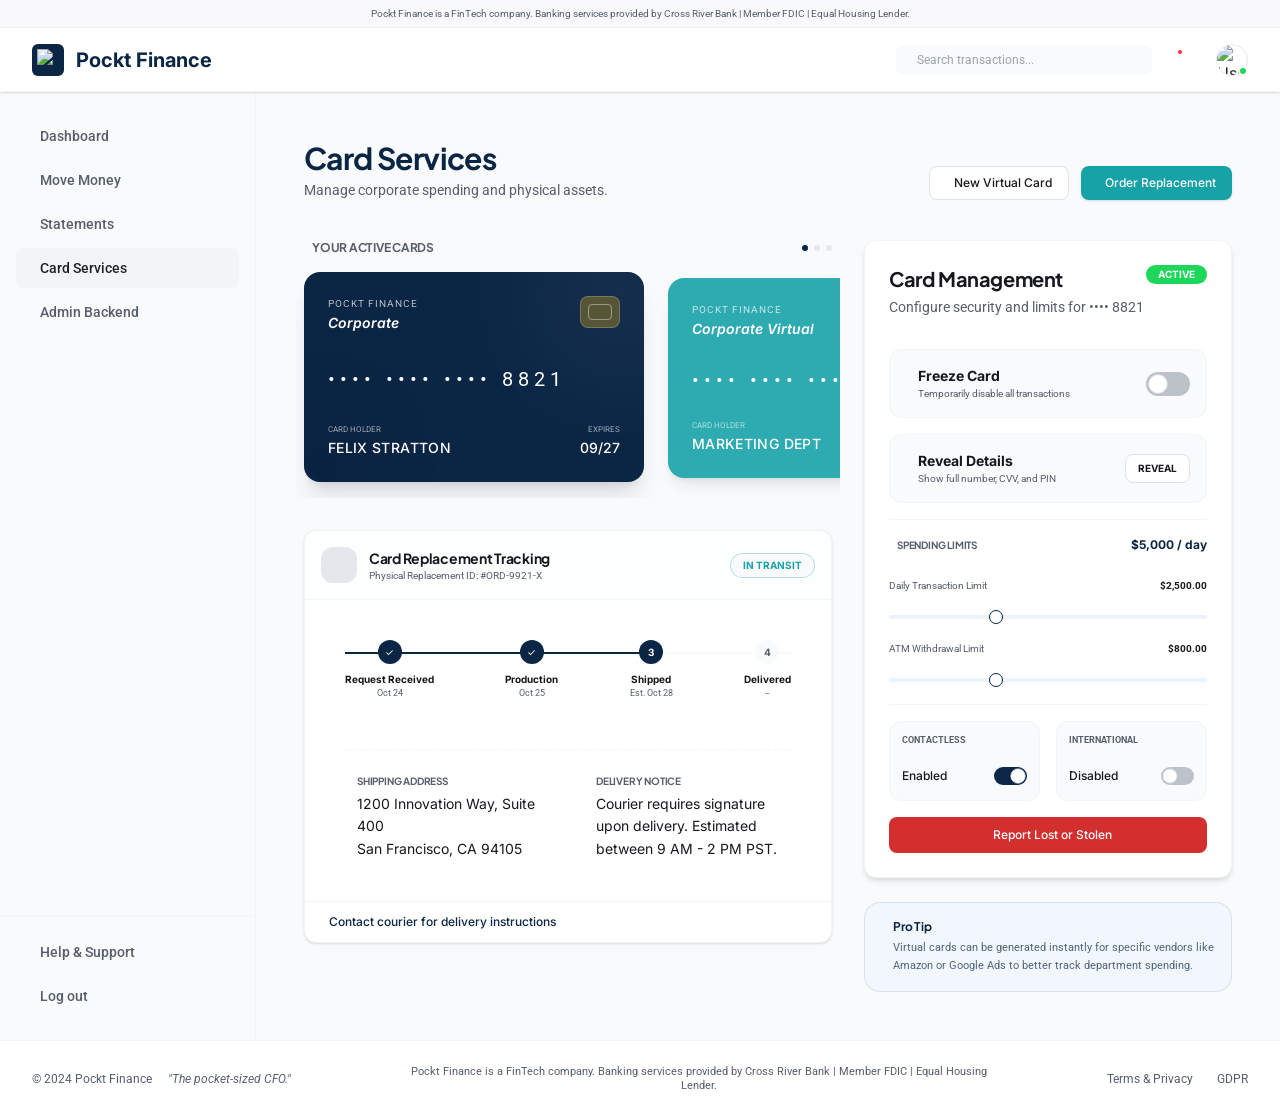
==== commit 160d8001: "Add files via upload" ====
--- a/index (2).html
+++ b/index (2).html
@@ -3,479 +3,509 @@
 <head>
   <meta charset="UTF-8">
   <meta name="viewport" content="width=device-width, initial-scale=1.0">
-  <title>Account Statements - Pockt Finance</title>
-  
-  <!-- Tailwind CSS v4 -->
+  <title>Card Services - Pockt Finance</title>
   <script src="./tailwindcss.js"></script>
-  
-  <!-- Iconify Web Component -->
   <script src="./iconify-icon.min.js"></script>
-  
-  <!-- Fonts -->
-  <link href="https://fonts.googleapis.com/css2?family=Roboto:ital,wght@0,100;0,200;0,300;0,400;0,500;0,600;0,700;0,800;0,900;1,100;1,200;1,300;1,400;1,500;1,600;1,700;1,800;1,900&display=swap" rel="stylesheet">
-  <link href="https://fonts.googleapis.com/css2?family=Inter:ital,wght@0,100;0,200;0,300;0,400;0,500;0,600;0,700;0,800;0,900;1,100;1,200;1,300;1,400;1,500;1,600;1,700;1,800;1,900&display=swap" rel="stylesheet">
-  <link href="https://fonts.googleapis.com/css2?family=Plus+Jakarta+Sans:ital,wght@0,100;0,200;0,300;0,400;0,500;0,600;0,700;0,800;0,900;1,100;1,200;1,300;1,400;1,500;1,600;1,700;1,800;1,900&display=swap" rel="stylesheet">
-  <link href="https://fonts.googleapis.com/css2?family=Outfit:ital,wght@0,100;0,200;0,300;0,400;0,500;0,600;0,700;0,800;0,900;1,100;1,200;1,300;1,400;1,500;1,600;1,700;1,800;1,900&display=swap" rel="stylesheet">
-
+  <link href="https://fonts.googleapis.com/css2?family=Inter:ital,wght@0,100;0,200;0,300;0,400;0,500;0,600;0,700;0,800;0,900;1,100;1,200;1,300;1,400;1,500;1,600;1,700;1,800;1,900&amp;display=swap" type="text/css" rel="stylesheet">
+  <link href="https://fonts.googleapis.com/css2?family=Roboto:ital,wght@0,100;0,200;0,300;0,400;0,500;0,600;0,700;0,800;0,900;1,100;1,200;1,300;1,400;1,500;1,600;1,700;1,800;1,900&amp;display=swap" type="text/css" rel="stylesheet">
+  <link href="https://fonts.googleapis.com/css2?family=Plus+Jakarta+Sans:ital,wght@0,100;0,200;0,300;0,400;0,500;0,600;0,700;0,800;0,900;1,100;1,200;1,300;1,400;1,500;1,600;1,700;1,800;1,900&amp;display=swap" type="text/css" rel="stylesheet">
+  <link href="https://fonts.googleapis.com/css2?family=Outfit:ital,wght@0,100;0,200;0,300;0,400;0,500;0,600;0,700;0,800;0,900;1,100;1,200;1,300;1,400;1,500;1,600;1,700;1,800;1,900&amp;display=swap" type="text/css" rel="stylesheet">
   <style>
     body {
       font-family: "Inter", ui-sans-serif, system-ui, sans-serif;
-      color: #1e293b;
       -webkit-font-smoothing: antialiased;
       -moz-osx-font-smoothing: grayscale;
-      background-color: #ffffff;
+      color: #1e2128;
+      background-color: #F9FAFB;
     }
 
     h1, h2, h3, h4, h5, h6 {
       font-family: "Plus Jakarta Sans", "Outfit", ui-sans-serif, system-ui, sans-serif;
       font-weight: 700;
       letter-spacing: -0.02em;
-      color: #0B2545;
+    }
+
+    .font-roboto {
+      font-family: "Roboto", monospace;
+    }
+
+    .card-number-mask {
+      letter-spacing: 0.25em;
+      font-family: "Roboto", monospace;
     }
 
     .glass-panel {
-      background: rgba(255, 255, 255, 0.8);
+      background: rgba(255, 255, 255, 0.7);
       backdrop-filter: blur(12px);
       -webkit-backdrop-filter: blur(12px);
-      border: 1px solid rgba(255, 255, 255, 0.3);
-    }
-
-    .sidebar-active-gradient {
+    }
+
+    .custom-range-slider {
+      -webkit-appearance: none;
+      appearance: none;
+      width: 100%;
+      height: 4px;
+      background: #ecf3fc;
+      border-radius: 2px;
+      outline: none;
+    }
+
+    .custom-range-slider::-webkit-slider-thumb {
+      -webkit-appearance: none;
+      appearance: none;
+      width: 14px;
+      height: 14px;
+      background: #ffffff;
+      border: 1px solid #0B2545;
+      border-radius: 50%;
+      cursor: pointer;
+      box-shadow: 0px 0px 2px 0px #0B25451f;
+    }
+
+    .sidebar-active-link {
       background: #f3f4f6;
-      border-radius: 10px;
-    }
-
-    .table-row-hover:hover {
-      background-color: #f8fafc;
-    }
-
-    .custom-shadow-sm {
-      box-shadow: 0 1px 2px 0 rgba(0, 0, 0, 0.05);
-    }
-
-    .custom-shadow-md {
-      box-shadow: 0 4px 6px -1px rgba(0, 0, 0, 0.05), 0 2px 4px -2px rgba(0, 0, 0, 0.05);
-    }
-
-    button, a, input, select {
-      transition: all 0.2s cubic-bezier(0.4, 0, 0.2, 1);
-    }
-
-    .no-scrollbar::-webkit-scrollbar {
+      color: #1E2128;
+    }
+
+    .text-balance {
+      text-wrap: balance;
+    }
+
+    /* Custom scrollbar for the horizontal card container */
+    .hide-scrollbar::-webkit-scrollbar {
       display: none;
     }
-    .no-scrollbar {
+    .hide-scrollbar {
       -ms-overflow-style: none;
       scrollbar-width: none;
     }
-
-    /* Custom font overrides for specific elements from design */
-    .font-roboto { font-family: 'Roboto', sans-serif; }
   </style>
 </head>
 <body class="min-h-screen flex flex-col">
 
   <!-- Top Banner -->
-  <div class="w-full bg-[#F9FAFB]/50 border-b border-[#f3f4f6] py-1.5 px-4 text-center">
-    <p class="text-[10px] font-roboto text-[#575E6B]">
-      Pockt Finance is a FinTech company. Banking services provided by Cross River Bank | Member FDIC | Equal Housing Lender.
-    </p>
+  <div class="w-full bg-[#F9FAFB]/50 border-b border-[#f3f4f6] py-1.5 text-center">
+    <p class="text-[10px] text-[#575E6B] font-roboto">Pockt Finance is a FinTech company. Banking services provided by Cross River Bank | Member FDIC | Equal Housing Lender.</p>
   </div>
 
   <!-- Header -->
-  <header class="sticky top-0 z-50 w-full bg-white border-b border-[#f3f4f6] custom-shadow-sm h-16 flex items-center justify-between px-4 lg:px-8">
+  <header class="sticky top-0 z-50 bg-white border-b border-[#f3f4f6] shadow-sm px-4 lg:px-8 h-16 flex items-center justify-between">
     <div class="flex items-center gap-3">
       <div class="w-8 h-8 bg-[#0B2545] rounded-md flex items-center justify-center">
-        <img src="./assets/IMG_2.svg" alt="Logo Icon" class="w-5.5 h-5.5">
-      </div>
-      <span class="text-xl font-bold text-[#0B2545] font-['Inter']">Pockt Finance</span>
+        <img src="./assets/IMG_2.svg" class="w-5.5 h-5.5 text-white" alt="Logo Icon">
+      </div>
+      <span class="text-xl font-bold text-[#0B2545] font-inter">Pockt Finance</span>
     </div>
 
     <div class="flex items-center gap-4 lg:gap-6">
-      <!-- Search Bar (Desktop) -->
-      <div class="hidden md:flex items-center bg-[#F9FAFB] rounded-lg px-3 py-1.5 w-64 border border-transparent focus-within:border-[#17A2A8]/30">
-        <img src="./assets/IMG_4.svg" alt="Search" class="w-4 h-4 text-[#575E6B]">
-        <input type="text" placeholder="Search transactions..." class="bg-transparent border-none outline-none text-xs font-roboto ml-2 w-full text-[#575E6B] placeholder:text-[#9CA3AF]">
+      <div class="hidden md:flex items-center bg-[#F9FAFB] rounded-lg px-3 py-1.5 w-64 border border-transparent focus-within:border-[#0B2545]/20">
+        <iconify-icon icon="lucide:search" class="text-[#575E6B] mr-2" width="16"></iconify-icon>
+        <input type="text" placeholder="Search transactions..." class="bg-transparent text-xs outline-none w-full font-roboto placeholder:text-[#9CA3AF]">
       </div>
       
-      <!-- Notifications -->
-      <button class="p-2 hover:bg-gray-100 rounded-full relative">
-        <img src="./assets/IMG_1.svg" alt="Notifications" class="w-5 h-5 text-[#575E6B]">
+      <button class="p-2 text-[#575E6B] hover:bg-gray-100 rounded-full relative">
+        <iconify-icon icon="lucide:bell" width="20"></iconify-icon>
+        <span class="absolute top-2 right-2 w-2 h-2 bg-red-500 border-2 border-white rounded-full"></span>
       </button>
 
-      <!-- User Profile -->
       <div class="relative">
         <div class="w-8 h-8 rounded-full overflow-hidden border border-gray-200">
-          <img src="./assets/IMG_3.webp" alt="User Avatar" class="w-full h-full object-cover">
+          <img src="./assets/IMG_3.webp" class="w-full h-full object-cover" alt="User Avatar">
         </div>
         <div class="absolute bottom-0 right-0 w-2.5 h-2.5 bg-[#1dd75b] border-2 border-white rounded-full"></div>
       </div>
       
       <!-- Mobile Menu Toggle -->
-      <button class="lg:hidden p-2">
-        <iconify-icon icon="lucide:menu" width="24" height="24"></iconify-icon>
+      <button class="lg:hidden p-2 text-[#575E6B]">
+        <iconify-icon icon="lucide:menu" width="24"></iconify-icon>
       </button>
     </div>
   </header>
 
   <div class="flex flex-1 overflow-hidden">
     <!-- Sidebar -->
-    <aside class="hidden lg:flex flex-col w-64 bg-[#F9FAFB] border-r border-[#f3f4f6] p-4 justify-between">
-      <nav class="space-y-1">
-        <a href="#" class="flex items-center gap-3 px-3 py-2.5 text-[#575E6B] hover:bg-gray-100 rounded-lg font-roboto text-sm font-medium">
-          <img src="./assets/IMG_5.svg" alt="Dashboard" class="w-5 h-5">
-          Dashboard
-        </a>
-        <a href="#" class="flex items-center gap-3 px-3 py-2.5 text-[#575E6B] hover:bg-gray-100 rounded-lg font-roboto text-sm font-medium">
-          <img src="./assets/IMG_6.svg" alt="Move Money" class="w-5 h-5">
-          Move Money
-        </a>
-        <a href="#" class="flex items-center gap-3 px-3 py-2.5 text-[#1E2128] sidebar-active-gradient rounded-lg font-roboto text-sm font-medium">
-          <img src="./assets/IMG_7.svg" alt="Statements" class="w-5 h-5 text-[#0B2545]">
-          Statements
-        </a>
-        <a href="#" class="flex items-center gap-3 px-3 py-2.5 text-[#575E6B] hover:bg-gray-100 rounded-lg font-roboto text-sm font-medium">
-          <img src="./assets/IMG_8.svg" alt="Card Services" class="w-5 h-5">
-          Card Services
-        </a>
-        <a href="#" class="flex items-center gap-3 px-3 py-2.5 text-[#575E6B] hover:bg-gray-100 rounded-lg font-roboto text-sm font-medium">
-          <img src="./assets/IMG_9.svg" alt="Admin Backend" class="w-5 h-5">
-          Admin Backend
+    <aside class="hidden lg:flex flex-col w-64 bg-[#F9FAFB] border-r border-[#f3f4f6] py-6 justify-between">
+      <nav class="px-4 space-y-1">
+        <a href="#" class="flex items-center gap-3 px-3 py-2.5 rounded-lg text-[#575E6B] hover:bg-gray-100 transition-colors">
+          <iconify-icon icon="lucide:layout-dashboard" width="20"></iconify-icon>
+          <span class="text-sm font-medium font-roboto">Dashboard</span>
+        </a>
+        <a href="#" class="flex items-center gap-3 px-3 py-2.5 rounded-lg text-[#575E6B] hover:bg-gray-100 transition-colors">
+          <iconify-icon icon="lucide:send-horizontal" width="20"></iconify-icon>
+          <span class="text-sm font-medium font-roboto">Move Money</span>
+        </a>
+        <a href="#" class="flex items-center gap-3 px-3 py-2.5 rounded-lg text-[#575E6B] hover:bg-gray-100 transition-colors">
+          <iconify-icon icon="lucide:file-text" width="20"></iconify-icon>
+          <span class="text-sm font-medium font-roboto">Statements</span>
+        </a>
+        <a href="#" class="flex items-center gap-3 px-3 py-2.5 rounded-lg sidebar-active-link">
+          <iconify-icon icon="lucide:credit-card" width="20" class="text-[#0B2545]"></iconify-icon>
+          <span class="text-sm font-medium font-roboto">Card Services</span>
+        </a>
+        <a href="#" class="flex items-center gap-3 px-3 py-2.5 rounded-lg text-[#575E6B] hover:bg-gray-100 transition-colors">
+          <iconify-icon icon="lucide:shield-check" width="20"></iconify-icon>
+          <span class="text-sm font-medium font-roboto">Admin Backend</span>
         </a>
       </nav>
 
-      <div class="space-y-1 border-t border-[#f3f4f6] pt-4">
-        <a href="#" class="flex items-center gap-3 px-3 py-2.5 text-[#575E6B] hover:bg-gray-100 rounded-lg font-roboto text-sm font-medium">
-          <img src="./assets/IMG_10.svg" alt="Help" class="w-5 h-5">
-          Help & Support
-        </a>
-        <a href="#" class="flex items-center gap-3 px-3 py-2.5 text-[#575E6B] hover:bg-gray-100 rounded-lg font-roboto text-sm font-medium">
-          <img src="./assets/IMG_11.svg" alt="Logout" class="w-5 h-5">
-          Log out
+      <div class="px-4 border-t border-[#f3f4f6] pt-4 space-y-1">
+        <a href="#" class="flex items-center gap-3 px-3 py-2.5 rounded-lg text-[#575E6B] hover:bg-gray-100 transition-colors">
+          <iconify-icon icon="lucide:circle-help" width="20"></iconify-icon>
+          <span class="text-sm font-medium font-roboto">Help & Support</span>
+        </a>
+        <a href="#" class="flex items-center gap-3 px-3 py-2.5 rounded-lg text-[#575E6B] hover:bg-gray-100 transition-colors">
+          <iconify-icon icon="lucide:log-out" width="20"></iconify-icon>
+          <span class="text-sm font-medium font-roboto">Log out</span>
         </a>
       </div>
     </aside>
 
-    <!-- Main Content Area -->
-    <main class="flex-1 overflow-y-auto bg-[#F9FAFB]/50 p-4 lg:p-12 no-scrollbar">
-      <div class="max-w-5xl mx-auto space-y-8">
-        
+    <!-- Main Content -->
+    <main class="flex-1 overflow-y-auto p-4 lg:p-12">
+      <div class="max-w-7xl mx-auto">
         <!-- Page Header -->
-        <div class="flex flex-col md:flex-row md:items-end justify-between gap-4">
+        <div class="flex flex-col md:flex-row md:items-end justify-between gap-4 mb-10">
           <div>
-            <div class="flex items-center gap-2 text-[#17A2A8] font-roboto text-sm font-medium mb-1">
-              <img src="./assets/IMG_7.svg" alt="Icon" class="w-4 h-4">
-              Financial Records
-            </div>
-            <h1 class="text-3xl font-bold text-[#0B2545]">Account Statements</h1>
-            <p class="text-[#575E6B] font-roboto mt-2">Access and download your monthly business performance reports.</p>
+            <h1 class="text-3xl font-bold text-[#0B2545] tracking-tight">Card Services</h1>
+            <p class="text-[#575E6B] text-sm mt-1 font-roboto">Manage corporate spending and physical assets.</p>
           </div>
-          <div class="flex items-center gap-3">
-            <button class="flex items-center gap-2 px-4 py-2 bg-white border border-[#0B2545]/20 rounded-lg text-sm font-roboto font-medium text-[#16181D] hover:bg-gray-50">
-              <img src="./assets/IMG_12.svg" alt="Share" class="w-4 h-4">
-              Share Records
+          <div class="flex gap-3">
+            <button class="flex items-center gap-2 px-4 py-2 bg-white border border-[#E0E2E6] rounded-lg text-xs font-medium text-[#16181D] hover:bg-gray-50 transition-all">
+              <iconify-icon icon="lucide:plus" width="16"></iconify-icon>
+              New Virtual Card
             </button>
-            <button class="flex items-center gap-2 px-4 py-2 bg-[#17A2A8] rounded-lg text-sm font-roboto font-medium text-white hover:bg-[#148e93] custom-shadow-sm">
-              <img src="./assets/IMG_13.svg" alt="Export" class="w-4 h-4">
-              Export All (.ZIP)
+            <button class="flex items-center gap-2 px-4 py-2 bg-[#17A2A8] rounded-lg text-xs font-medium text-white hover:bg-[#148e94] transition-all shadow-sm">
+              <iconify-icon icon="lucide:refresh-cw" width="16"></iconify-icon>
+              Order Replacement
             </button>
           </div>
         </div>
 
-        <!-- Stats Grid -->
-        <div class="grid grid-cols-1 md:grid-cols-3 gap-6">
-          <!-- Stat 1 -->
-          <div class="bg-white p-6 rounded-xl custom-shadow-sm flex items-center gap-4">
-            <div class="w-11 h-11 bg-[#17A2A8]/10 rounded-full flex items-center justify-center">
-              <img src="./assets/IMG_7.svg" alt="Statements" class="w-5 h-5 text-[#17A2A8]">
-            </div>
-            <div>
-              <p class="text-sm font-roboto font-medium text-[#575E6B]">Available Statements</p>
-              <p class="text-2xl font-bold text-[#0B2545]">24</p>
-            </div>
+        <div class="grid grid-cols-1 xl:grid-cols-12 gap-8">
+          <!-- Left Column: Cards and Tracking -->
+          <div class="xl:col-span-7 space-y-8">
+            
+            <!-- Active Cards Section -->
+            <section>
+              <div class="flex items-center justify-between mb-4">
+                <div class="flex items-center gap-2">
+                  <iconify-icon icon="lucide:credit-card" width="16" class="text-[#575E6B]"></iconify-icon>
+                  <h2 class="text-xs font-bold text-[#575E6B] uppercase tracking-widest font-inter">Your Active Cards</h2>
+                </div>
+                <div class="flex gap-1.5">
+                  <div class="w-1.5 h-1.5 bg-[#0B2545] rounded-full"></div>
+                  <div class="w-1.5 h-1.5 bg-gray-200 rounded-full"></div>
+                  <div class="w-1.5 h-1.5 bg-gray-200 rounded-full"></div>
+                </div>
+              </div>
+
+              <!-- Horizontal Scroll Cards -->
+              <div class="flex gap-6 overflow-x-auto hide-scrollbar pb-4 -mx-2 px-2">
+                <!-- Card 1: Primary -->
+                <div class="min-w-[340px] h-[210px] bg-[#0B2545] rounded-2xl p-6 text-white relative overflow-hidden shadow-xl flex flex-col justify-between shrink-0">
+                  <div class="absolute -top-10 -right-10 w-32 h-32 bg-white/10 rounded-full blur-3xl"></div>
+                  <div class="absolute -bottom-8 -left-8 w-24 h-24 bg-black/10 rounded-full blur-2xl"></div>
+                  
+                  <div class="flex justify-between items-start relative z-10">
+                    <div>
+                      <p class="text-[10px] uppercase tracking-widest opacity-70 font-roboto">Pockt Finance</p>
+                      <p class="text-sm font-semibold italic mt-0.5">Corporate</p>
+                    </div>
+                    <div class="w-10 h-8 bg-[#F2B705]/30 backdrop-blur-md rounded-lg border border-white/20 flex items-center justify-center">
+                      <div class="w-6 h-4 border border-white/40 rounded-sm"></div>
+                    </div>
+                  </div>
+
+                  <div class="relative z-10">
+                    <p class="text-xl card-number-mask tracking-[4px]">•••• •••• •••• 8821</p>
+                  </div>
+
+                  <div class="flex justify-between items-end relative z-10">
+                    <div>
+                      <p class="text-[8px] uppercase opacity-60 font-roboto">Card Holder</p>
+                      <p class="text-sm font-medium tracking-wide uppercase mt-0.5">Felix Stratton</p>
+                    </div>
+                    <div class="text-right">
+                      <p class="text-[8px] uppercase opacity-60 font-roboto">Expires</p>
+                      <p class="text-sm font-medium mt-0.5">09/27</p>
+                    </div>
+                  </div>
+                </div>
+
+                <!-- Card 2: Virtual -->
+                <div class="min-w-[323px] h-[200px] bg-[#17A2A8] opacity-90 rounded-2xl p-6 text-white relative overflow-hidden shadow-lg flex flex-col justify-between shrink-0 mt-1.5">
+                  <div class="absolute -top-10 -right-10 w-32 h-32 bg-white/10 rounded-full blur-3xl"></div>
+                  
+                  <div class="flex justify-between items-start relative z-10">
+                    <div>
+                      <p class="text-[10px] uppercase tracking-widest opacity-70 font-roboto">Pockt Finance</p>
+                      <p class="text-sm font-semibold italic mt-0.5">Corporate Virtual</p>
+                    </div>
+                    <div class="w-10 h-8 bg-[#F2B705]/30 backdrop-blur-md rounded-lg border border-white/20 flex items-center justify-center">
+                      <div class="w-6 h-4 border border-white/40 rounded-sm"></div>
+                    </div>
+                  </div>
+
+                  <div class="relative z-10">
+                    <p class="text-xl card-number-mask tracking-[4px]">•••• •••• •••• 4402</p>
+                  </div>
+
+                  <div class="flex justify-between items-end relative z-10">
+                    <div>
+                      <p class="text-[8px] uppercase opacity-60 font-roboto">Card Holder</p>
+                      <p class="text-sm font-medium tracking-wide uppercase mt-0.5">Marketing Dept</p>
+                    </div>
+                    <div class="text-right">
+                      <p class="text-[8px] uppercase opacity-60 font-roboto">Expires</p>
+                      <p class="text-sm font-medium mt-0.5">12/28</p>
+                    </div>
+                  </div>
+                </div>
+
+                <!-- Card 3: Gold -->
+                <div class="min-w-[323px] h-[200px] bg-[#D4AF37] opacity-90 rounded-2xl p-6 text-white relative overflow-hidden shadow-lg flex flex-col justify-between shrink-0 mt-1.5">
+                  <div class="absolute -top-10 -right-10 w-32 h-32 bg-white/10 rounded-full blur-3xl"></div>
+                  
+                  <div class="flex justify-between items-start relative z-10">
+                    <div>
+                      <p class="text-[10px] uppercase tracking-widest opacity-70 font-roboto">Pockt Finance</p>
+                      <p class="text-sm font-semibold italic mt-0.5">Corporate</p>
+                    </div>
+                    <div class="w-10 h-8 bg-[#F2B705]/30 backdrop-blur-md rounded-lg border border-white/20 flex items-center justify-center">
+                      <div class="w-6 h-4 border border-white/40 rounded-sm"></div>
+                    </div>
+                  </div>
+
+                  <div class="relative z-10">
+                    <p class="text-xl card-number-mask tracking-[4px]">•••• •••• •••• 1190</p>
+                  </div>
+
+                  <div class="flex justify-between items-end relative z-10">
+                    <div>
+                      <p class="text-[8px] uppercase opacity-60 font-roboto">Card Holder</p>
+                      <p class="text-sm font-medium tracking-wide uppercase mt-0.5">Felix Stratton</p>
+                    </div>
+                    <div class="text-right">
+                      <p class="text-[8px] uppercase opacity-60 font-roboto">Expires</p>
+                      <p class="text-sm font-medium mt-0.5">05/26</p>
+                    </div>
+                  </div>
+                </div>
+              </div>
+            </section>
+
+            <!-- Tracking Section -->
+            <section class="bg-white rounded-xl shadow-sm border border-[#f3f4f6] overflow-hidden">
+              <div class="bg-[#F9FAFB]/30 p-4 border-b border-[#f3f4f6] flex items-center justify-between">
+                <div class="flex items-center gap-3">
+                  <div class="w-9 h-9 bg-[#0B2545]/10 rounded-xl flex items-center justify-center">
+                    <iconify-icon icon="lucide:truck" class="text-[#0B2545]" width="20"></iconify-icon>
+                  </div>
+                  <div>
+                    <h3 class="text-sm font-semibold text-[#16181D]">Card Replacement Tracking</h3>
+                    <p class="text-[10px] text-[#575E6B] font-roboto">Physical Replacement ID: #ORD-9921-X</p>
+                  </div>
+                </div>
+                <span class="px-3 py-1 bg-[#F9FAFB] border border-[#17A2A8]/30 rounded-full text-[10px] font-bold text-[#17A2A8] uppercase">In Transit</span>
+              </div>
+
+              <div class="p-6 lg:p-10">
+                <!-- Progress Stepper -->
+                <div class="relative mb-12">
+                  <div class="absolute top-3 left-0 w-full h-0.5 bg-[#F9FAFB]"></div>
+                  <div class="absolute top-3 left-0 w-2/3 h-0.5 bg-[#0B2545]"></div>
+                  
+                  <div class="relative flex justify-between">
+                    <div class="flex flex-col items-center gap-2">
+                      <div class="w-6 h-6 bg-[#0B2545] rounded-full flex items-center justify-center text-white text-[10px] z-10">✓</div>
+                      <div class="text-center">
+                        <p class="text-[10px] font-bold text-[#16181D]">Request Received</p>
+                        <p class="text-[9px] text-[#575E6B] font-roboto">Oct 24</p>
+                      </div>
+                    </div>
+                    <div class="flex flex-col items-center gap-2">
+                      <div class="w-6 h-6 bg-[#0B2545] rounded-full flex items-center justify-center text-white text-[10px] z-10">✓</div>
+                      <div class="text-center">
+                        <p class="text-[10px] font-bold text-[#16181D]">Production</p>
+                        <p class="text-[9px] text-[#575E6B] font-roboto">Oct 25</p>
+                      </div>
+                    </div>
+                    <div class="flex flex-col items-center gap-2">
+                      <div class="w-6 h-6 bg-[#0B2545] rounded-full flex items-center justify-center text-white text-[10px] z-10 font-bold">3</div>
+                      <div class="text-center">
+                        <p class="text-[10px] font-bold text-[#16181D]">Shipped</p>
+                        <p class="text-[9px] text-[#575E6B] font-roboto">Est. Oct 28</p>
+                      </div>
+                    </div>
+                    <div class="flex flex-col items-center gap-2">
+                      <div class="w-6 h-6 bg-[#F9FAFB] rounded-full flex items-center justify-center text-[#575E6B] text-[10px] z-10 font-bold">4</div>
+                      <div class="text-center">
+                        <p class="text-[10px] font-bold text-[#16181D]">Delivered</p>
+                        <p class="text-[9px] text-[#575E6B] font-roboto">--</p>
+                      </div>
+                    </div>
+                  </div>
+                </div>
+
+                <div class="grid grid-cols-1 md:grid-cols-2 gap-8 border-t border-dashed border-[#f3f4f6] pt-6">
+                  <div class="flex gap-3">
+                    <iconify-icon icon="lucide:map-pin" class="text-[#575E6B] shrink-0" width="20"></iconify-icon>
+                    <div>
+                      <h4 class="text-[10px] font-bold text-[#575E6B] uppercase tracking-wider mb-1">Shipping Address</h4>
+                      <p class="text-sm text-[#16181D] leading-relaxed">
+                        1200 Innovation Way, Suite 400<br>
+                        San Francisco, CA 94105
+                      </p>
+                    </div>
+                  </div>
+                  <div class="flex gap-3">
+                    <iconify-icon icon="lucide:triangle-alert" class="text-[#16181D] shrink-0" width="20"></iconify-icon>
+                    <div>
+                      <h4 class="text-[10px] font-bold text-[#575E6B] uppercase tracking-wider mb-1">Delivery Notice</h4>
+                      <p class="text-sm text-[#16181D] leading-relaxed">
+                        Courier requires signature upon delivery. Estimated between 9 AM - 2 PM PST.
+                      </p>
+                    </div>
+                  </div>
+                </div>
+              </div>
+
+              <div class="bg-[#F9FAFB]/10 p-3 border-t border-[#f3f4f6]">
+                <button class="flex items-center gap-1 text-xs font-medium text-[#0B2545] hover:underline px-3">
+                  Contact courier for delivery instructions
+                  <iconify-icon icon="lucide:chevron-right" width="14"></iconify-icon>
+                </button>
+              </div>
+            </section>
           </div>
-          <!-- Stat 2 -->
-          <div class="bg-white p-6 rounded-xl custom-shadow-sm flex items-center gap-4">
-            <div class="w-11 h-11 bg-[#17A2A8]/10 rounded-full flex items-center justify-center">
-              <img src="./assets/IMG_14.svg" alt="Recent" class="w-5 h-5 text-[#17A2A8]">
-            </div>
-            <div class="flex-1">
-              <p class="text-sm font-roboto font-medium text-[#575E6B]">Recent Generation</p>
-              <div class="flex items-center justify-between">
-                <p class="text-2xl font-bold text-[#0B2545]">Oct 02, 2024</p>
-                <span class="text-[10px] font-roboto font-medium text-[#16181D] bg-gray-100 px-2 py-0.5 rounded">On Schedule</span>
-              </div>
-            </div>
-          </div>
-          <!-- Stat 3 -->
-          <div class="bg-white p-6 rounded-xl custom-shadow-sm flex items-center gap-4">
-            <div class="w-11 h-11 bg-[#17A2A8]/10 rounded-full flex items-center justify-center">
-              <img src="./assets/IMG_15.svg" alt="Storage" class="w-5 h-5 text-[#17A2A8]">
-            </div>
-            <div>
-              <p class="text-sm font-roboto font-medium text-[#575E6B]">Storage Used</p>
-              <p class="text-2xl font-bold text-[#0B2545]">48.2 MB</p>
+
+          <!-- Right Column: Card Management -->
+          <div class="xl:col-span-5 space-y-6">
+            <section class="bg-white rounded-xl shadow-md border border-[#f3f4f6] p-6">
+              <div class="flex justify-between items-start mb-1">
+                <h2 class="text-xl font-bold text-[#16181D] tracking-tight">Card Management</h2>
+                <span class="px-3 py-0.5 bg-[#1dd75b] text-white text-[10px] font-bold rounded-full uppercase">Active</span>
+              </div>
+              <p class="text-sm text-[#575E6B] mb-8 font-roboto">Configure security and limits for •••• 8821</p>
+
+              <div class="space-y-4">
+                <!-- Freeze Card -->
+                <div class="flex items-center justify-between p-4 bg-[#F9FAFB] rounded-xl border border-[#f3f4f6]">
+                  <div class="flex items-center gap-3">
+                    <iconify-icon icon="lucide:lock-open" class="text-[#16181D]" width="20"></iconify-icon>
+                    <div>
+                      <p class="text-sm font-bold text-[#16181D]">Freeze Card</p>
+                      <p class="text-[10px] text-[#575E6B] font-roboto">Temporarily disable all transactions</p>
+                    </div>
+                  </div>
+                  <label class="relative inline-flex items-center cursor-pointer">
+                    <input type="checkbox" class="sr-only peer">
+                    <div class="w-11 h-6 bg-[#bcc1ca] peer-focus:outline-none rounded-full peer peer-checked:after:translate-x-full peer-checked:after:border-white after:content-[''] after:absolute after:top-[2px] after:left-[2px] after:bg-white after:border-gray-300 after:border after:rounded-full after:h-5 after:w-5 after:transition-all peer-checked:bg-[#0B2646]"></div>
+                  </label>
+                </div>
+
+                <!-- Reveal Details -->
+                <div class="flex items-center justify-between p-4 bg-[#F9FAFB] rounded-xl border border-[#f3f4f6]">
+                  <div class="flex items-center gap-3">
+                    <iconify-icon icon="lucide:eye" class="text-[#0B2545]" width="20"></iconify-icon>
+                    <div>
+                      <p class="text-sm font-bold text-[#16181D]">Reveal Details</p>
+                      <p class="text-[10px] text-[#575E6B] font-roboto">Show full number, CVV, and PIN</p>
+                    </div>
+                  </div>
+                  <button class="px-3 py-1.5 bg-white border border-[#E0E2E6] rounded-lg text-[10px] font-bold text-[#16181D] hover:bg-gray-50 uppercase">Reveal</button>
+                </div>
+
+                <!-- Spending Limits -->
+                <div class="pt-4 border-t border-[#f3f4f6] space-y-6">
+                  <div class="flex items-center justify-between">
+                    <div class="flex items-center gap-2">
+                      <iconify-icon icon="lucide:settings-2" class="text-[#575E6B]" width="16"></iconify-icon>
+                      <h3 class="text-[10px] font-bold text-[#575E6B] uppercase tracking-widest">Spending Limits</h3>
+                    </div>
+                    <span class="text-[12px] font-bold text-[#0B2545] font-plus-jakarta">$5,000 / day</span>
+                  </div>
+
+                  <div class="space-y-4">
+                    <div>
+                      <div class="flex justify-between text-[10px] mb-2">
+                        <span class="text-[#575E6B] font-roboto">Daily Transaction Limit</span>
+                        <span class="text-[#16181D] font-bold font-roboto">$2,500.00</span>
+                      </div>
+                      <input type="range" class="custom-range-slider" value="33">
+                    </div>
+                    <div>
+                      <div class="flex justify-between text-[10px] mb-2">
+                        <span class="text-[#575E6B] font-roboto">ATM Withdrawal Limit</span>
+                        <span class="text-[#16181D] font-bold font-roboto">$800.00</span>
+                      </div>
+                      <input type="range" class="custom-range-slider" value="33">
+                    </div>
+                  </div>
+                </div>
+
+                <!-- Toggles Grid -->
+                <div class="grid grid-cols-2 gap-4 pt-4 border-t border-[#f3f4f6]">
+                  <div class="p-3 bg-[#F9FAFB] rounded-xl border border-[#f3f4f6] flex flex-col justify-between h-20">
+                    <span class="text-[9px] font-bold text-[#575E6B] uppercase font-roboto">Contactless</span>
+                    <div class="flex items-center justify-between">
+                      <span class="text-xs font-medium text-[#16181D]">Enabled</span>
+                      <label class="relative inline-flex items-center cursor-pointer scale-75 origin-right">
+                        <input type="checkbox" class="sr-only peer" checked>
+                        <div class="w-11 h-6 bg-[#bcc1ca] peer-focus:outline-none rounded-full peer peer-checked:after:translate-x-full peer-checked:after:border-white after:content-[''] after:absolute after:top-[2px] after:left-[2px] after:bg-white after:border-gray-300 after:border after:rounded-full after:h-5 after:w-5 after:transition-all peer-checked:bg-[#0B2646]"></div>
+                      </label>
+                    </div>
+                  </div>
+                  <div class="p-3 bg-[#F9FAFB] rounded-xl border border-[#f3f4f6] flex flex-col justify-between h-20">
+                    <span class="text-[9px] font-bold text-[#575E6B] uppercase font-roboto">International</span>
+                    <div class="flex items-center justify-between">
+                      <span class="text-xs font-medium text-[#16181D]">Disabled</span>
+                      <label class="relative inline-flex items-center cursor-pointer scale-75 origin-right">
+                        <input type="checkbox" class="sr-only peer">
+                        <div class="w-11 h-6 bg-[#bcc1ca] peer-focus:outline-none rounded-full peer peer-checked:after:translate-x-full peer-checked:after:border-white after:content-[''] after:absolute after:top-[2px] after:left-[2px] after:bg-white after:border-gray-300 after:border after:rounded-full after:h-5 after:w-5 after:transition-all peer-checked:bg-[#0B2646]"></div>
+                      </label>
+                    </div>
+                  </div>
+                </div>
+
+                <button class="w-full py-2.5 bg-[#D32F2F] hover:bg-[#b71c1c] text-white rounded-lg text-xs font-medium flex items-center justify-center gap-2 transition-colors mt-4">
+                  <iconify-icon icon="lucide:shield-alert" width="16"></iconify-icon>
+                  Report Lost or Stolen
+                </button>
+              </div>
+            </section>
+
+            <!-- Pro Tip -->
+            <div class="bg-[#F2F7FD] border border-[#0B2545]/10 rounded-2xl p-4 flex gap-3">
+              <iconify-icon icon="lucide:info" class="text-[#0B2545] shrink-0 mt-0.5" width="20"></iconify-icon>
+              <div>
+                <h4 class="text-xs font-bold text-[#0B2545] mb-1">Pro Tip</h4>
+                <p class="text-[11px] text-[#0B2545]/70 leading-relaxed font-roboto">
+                  Virtual cards can be generated instantly for specific vendors like Amazon or Google Ads to better track department spending.
+                </p>
+              </div>
             </div>
           </div>
         </div>
-
-        <!-- Table Section -->
-        <div class="bg-white rounded-xl custom-shadow-sm overflow-hidden">
-          <!-- Table Controls -->
-          <div class="p-6 border-b border-gray-100 flex flex-col lg:flex-row lg:items-center justify-between gap-4">
-            <div class="flex items-center bg-[#F9FAFB]/50 p-1 rounded-lg w-fit">
-              <button class="px-4 py-1.5 bg-white rounded-md text-sm font-roboto font-medium text-[#16181D] custom-shadow-sm">Monthly</button>
-              <button class="px-4 py-1.5 text-sm font-roboto font-medium text-[#575E6B] hover:text-[#16181D]">Quarterly</button>
-              <button class="px-4 py-1.5 text-sm font-roboto font-medium text-[#575E6B] hover:text-[#16181D]">Tax Documents</button>
-            </div>
-            
-            <div class="flex flex-wrap items-center gap-3">
-              <div class="relative flex items-center bg-[#F9FAFB]/30 border border-transparent focus-within:border-gray-200 rounded-lg px-3 py-2 w-full sm:w-64">
-                <img src="./assets/IMG_4.svg" alt="Search" class="w-4 h-4 text-[#575E6B]">
-                <input type="text" placeholder="Search by filename..." class="bg-transparent border-none outline-none text-sm font-roboto ml-2 w-full text-[#575E6B]">
-              </div>
-              
-              <div class="relative flex items-center bg-[#F9FAFB]/30 border border-transparent rounded-lg px-3 py-2 w-full sm:w-48">
-                <input type="text" value="All Accounts" readonly class="bg-transparent border-none outline-none text-sm font-roboto w-full text-[#16181D]">
-                <img src="./assets/IMG_16.svg" alt="Dropdown" class="w-4 h-4">
-              </div>
-
-              <button class="flex items-center gap-2 px-4 py-2 bg-[#f3f4f6] rounded-lg text-sm font-roboto font-medium text-[#1F2228] hover:bg-gray-200">
-                <img src="./assets/IMG_17.svg" alt="Filters" class="w-4 h-4">
-                Filters
-              </button>
-            </div>
-          </div>
-
-          <!-- Table -->
-          <div class="overflow-x-auto">
-            <table class="w-full text-left border-collapse">
-              <thead>
-                <tr class="bg-[#F9FAFB]/50 border-b border-gray-100">
-                  <th class="px-6 py-4 text-sm font-semibold text-[#0B2545] font-roboto">Statement Name</th>
-                  <th class="px-6 py-4 text-sm font-semibold text-[#0B2545] font-roboto">Period</th>
-                  <th class="px-6 py-4 text-sm font-semibold text-[#0B2545] font-roboto">Account</th>
-                  <th class="px-6 py-4 text-sm font-semibold text-[#0B2545] font-roboto">Size</th>
-                  <th class="px-6 py-4 text-sm font-semibold text-[#0B2545] font-roboto text-right">Actions</th>
-                </tr>
-              </thead>
-              <tbody class="divide-y divide-gray-50">
-                <!-- Row 1 -->
-                <tr class="table-row-hover">
-                  <td class="px-6 py-4">
-                    <div class="flex items-center gap-3">
-                      <div class="w-8 h-8 bg-[#17A2A8]/5 rounded flex items-center justify-center">
-                        <img src="./assets/IMG_7.svg" alt="File" class="w-4 h-4 text-[#17A2A8]">
-                      </div>
-                      <span class="text-sm font-medium text-[#0B2545] font-roboto">September 2024 Operating</span>
-                    </div>
-                  </td>
-                  <td class="px-6 py-4 text-sm text-[#575E6B] font-roboto">Sep 1 - Sep 30, 2024</td>
-                  <td class="px-6 py-4">
-                    <span class="text-[10px] font-bold font-['Plus_Jakarta_Sans'] text-[#575E6B] bg-[#F9FAFB] px-3 py-1 rounded-full">...4492</span>
-                  </td>
-                  <td class="px-6 py-4 text-sm text-[#575E6B] font-roboto">1.2 MB</td>
-                  <td class="px-6 py-4 text-right">
-                    <div class="flex items-center justify-end gap-2">
-                      <button class="p-1.5 hover:bg-gray-100 rounded-lg"><img src="./assets/IMG_18.svg" class="w-4 h-4"></button>
-                      <button class="p-1.5 hover:bg-gray-100 rounded-lg"><img src="./assets/IMG_13.svg" class="w-4 h-4"></button>
-                      <button class="p-1.5 hover:bg-gray-100 rounded-lg"><img src="./assets/IMG_19.svg" class="w-4 h-4"></button>
-                    </div>
-                  </td>
-                </tr>
-                <!-- Row 2 -->
-                <tr class="table-row-hover bg-[#F9FAFB]/20">
-                  <td class="px-6 py-4">
-                    <div class="flex items-center gap-3">
-                      <div class="w-8 h-8 bg-[#17A2A8]/5 rounded flex items-center justify-center">
-                        <img src="./assets/IMG_7.svg" alt="File" class="w-4 h-4 text-[#17A2A8]">
-                      </div>
-                      <span class="text-sm font-medium text-[#0B2545] font-roboto">August 2024 Operating</span>
-                    </div>
-                  </td>
-                  <td class="px-6 py-4 text-sm text-[#575E6B] font-roboto">Aug 1 - Aug 31, 2024</td>
-                  <td class="px-6 py-4">
-                    <span class="text-[10px] font-bold font-['Plus_Jakarta_Sans'] text-[#575E6B] bg-[#F9FAFB] px-3 py-1 rounded-full">...4492</span>
-                  </td>
-                  <td class="px-6 py-4 text-sm text-[#575E6B] font-roboto">1.4 MB</td>
-                  <td class="px-6 py-4 text-right">
-                    <div class="flex items-center justify-end gap-2">
-                      <button class="p-1.5 hover:bg-gray-100 rounded-lg"><img src="./assets/IMG_18.svg" class="w-4 h-4"></button>
-                      <button class="p-1.5 hover:bg-gray-100 rounded-lg"><img src="./assets/IMG_13.svg" class="w-4 h-4"></button>
-                      <button class="p-1.5 hover:bg-gray-100 rounded-lg"><img src="./assets/IMG_19.svg" class="w-4 h-4"></button>
-                    </div>
-                  </td>
-                </tr>
-                <!-- Row 3 -->
-                <tr class="table-row-hover">
-                  <td class="px-6 py-4">
-                    <div class="flex items-center gap-3">
-                      <div class="w-8 h-8 bg-[#17A2A8]/5 rounded flex items-center justify-center">
-                        <img src="./assets/IMG_7.svg" alt="File" class="w-4 h-4 text-[#17A2A8]">
-                      </div>
-                      <span class="text-sm font-medium text-[#0B2545] font-roboto">July 2024 Operating</span>
-                    </div>
-                  </td>
-                  <td class="px-6 py-4 text-sm text-[#575E6B] font-roboto">Jul 1 - Jul 31, 2024</td>
-                  <td class="px-6 py-4">
-                    <span class="text-[10px] font-bold font-['Plus_Jakarta_Sans'] text-[#575E6B] bg-[#F9FAFB] px-3 py-1 rounded-full">...4492</span>
-                  </td>
-                  <td class="px-6 py-4 text-sm text-[#575E6B] font-roboto">1.1 MB</td>
-                  <td class="px-6 py-4 text-right">
-                    <div class="flex items-center justify-end gap-2">
-                      <button class="p-1.5 hover:bg-gray-100 rounded-lg"><img src="./assets/IMG_18.svg" class="w-4 h-4"></button>
-                      <button class="p-1.5 hover:bg-gray-100 rounded-lg"><img src="./assets/IMG_13.svg" class="w-4 h-4"></button>
-                      <button class="p-1.5 hover:bg-gray-100 rounded-lg"><img src="./assets/IMG_19.svg" class="w-4 h-4"></button>
-                    </div>
-                  </td>
-                </tr>
-                <!-- Row 4 -->
-                <tr class="table-row-hover bg-[#F9FAFB]/20">
-                  <td class="px-6 py-4">
-                    <div class="flex items-center gap-3">
-                      <div class="w-8 h-8 bg-[#17A2A8]/5 rounded flex items-center justify-center">
-                        <img src="./assets/IMG_7.svg" alt="File" class="w-4 h-4 text-[#17A2A8]">
-                      </div>
-                      <span class="text-sm font-medium text-[#0B2545] font-roboto">June 2024 Operating</span>
-                    </div>
-                  </td>
-                  <td class="px-6 py-4 text-sm text-[#575E6B] font-roboto">Jun 1 - Jun 30, 2024</td>
-                  <td class="px-6 py-4">
-                    <span class="text-[10px] font-bold font-['Plus_Jakarta_Sans'] text-[#575E6B] bg-[#F9FAFB] px-3 py-1 rounded-full">...4492</span>
-                  </td>
-                  <td class="px-6 py-4 text-sm text-[#575E6B] font-roboto">1.3 MB</td>
-                  <td class="px-6 py-4 text-right">
-                    <div class="flex items-center justify-end gap-2">
-                      <button class="p-1.5 hover:bg-gray-100 rounded-lg"><img src="./assets/IMG_18.svg" class="w-4 h-4"></button>
-                      <button class="p-1.5 hover:bg-gray-100 rounded-lg"><img src="./assets/IMG_13.svg" class="w-4 h-4"></button>
-                      <button class="p-1.5 hover:bg-gray-100 rounded-lg"><img src="./assets/IMG_19.svg" class="w-4 h-4"></button>
-                    </div>
-                  </td>
-                </tr>
-                <!-- Row 5 -->
-                <tr class="table-row-hover">
-                  <td class="px-6 py-4">
-                    <div class="flex items-center gap-3">
-                      <div class="w-8 h-8 bg-[#17A2A8]/5 rounded flex items-center justify-center">
-                        <img src="./assets/IMG_7.svg" alt="File" class="w-4 h-4 text-[#17A2A8]">
-                      </div>
-                      <span class="text-sm font-medium text-[#0B2545] font-roboto">Q2 2024 Combined</span>
-                    </div>
-                  </td>
-                  <td class="px-6 py-4 text-sm text-[#575E6B] font-roboto">Apr 1 - Jun 30, 2024</td>
-                  <td class="px-6 py-4">
-                    <span class="text-[10px] font-bold font-['Plus_Jakarta_Sans'] text-[#575E6B] bg-[#F9FAFB] px-3 py-1 rounded-full">Multiple</span>
-                  </td>
-                  <td class="px-6 py-4 text-sm text-[#575E6B] font-roboto">3.8 MB</td>
-                  <td class="px-6 py-4 text-right">
-                    <div class="flex items-center justify-end gap-2">
-                      <button class="p-1.5 hover:bg-gray-100 rounded-lg"><img src="./assets/IMG_18.svg" class="w-4 h-4"></button>
-                      <button class="p-1.5 hover:bg-gray-100 rounded-lg"><img src="./assets/IMG_13.svg" class="w-4 h-4"></button>
-                      <button class="p-1.5 hover:bg-gray-100 rounded-lg"><img src="./assets/IMG_19.svg" class="w-4 h-4"></button>
-                    </div>
-                  </td>
-                </tr>
-                <!-- Row 6 -->
-                <tr class="table-row-hover bg-[#F9FAFB]/20">
-                  <td class="px-6 py-4">
-                    <div class="flex items-center gap-3">
-                      <div class="w-8 h-8 bg-[#17A2A8]/5 rounded flex items-center justify-center">
-                        <img src="./assets/IMG_7.svg" alt="File" class="w-4 h-4 text-[#17A2A8]">
-                      </div>
-                      <span class="text-sm font-medium text-[#0B2545] font-roboto">May 2024 Operating</span>
-                    </div>
-                  </td>
-                  <td class="px-6 py-4 text-sm text-[#575E6B] font-roboto">May 1 - May 31, 2024</td>
-                  <td class="px-6 py-4">
-                    <span class="text-[10px] font-bold font-['Plus_Jakarta_Sans'] text-[#575E6B] bg-[#F9FAFB] px-3 py-1 rounded-full">...4492</span>
-                  </td>
-                  <td class="px-6 py-4 text-sm text-[#575E6B] font-roboto">1.2 MB</td>
-                  <td class="px-6 py-4 text-right">
-                    <div class="flex items-center justify-end gap-2">
-                      <button class="p-1.5 hover:bg-gray-100 rounded-lg"><img src="./assets/IMG_18.svg" class="w-4 h-4"></button>
-                      <button class="p-1.5 hover:bg-gray-100 rounded-lg"><img src="./assets/IMG_13.svg" class="w-4 h-4"></button>
-                      <button class="p-1.5 hover:bg-gray-100 rounded-lg"><img src="./assets/IMG_19.svg" class="w-4 h-4"></button>
-                    </div>
-                  </td>
-                </tr>
-                <!-- Row 7 -->
-                <tr class="table-row-hover">
-                  <td class="px-6 py-4">
-                    <div class="flex items-center gap-3">
-                      <div class="w-8 h-8 bg-[#17A2A8]/5 rounded flex items-center justify-center">
-                        <img src="./assets/IMG_7.svg" alt="File" class="w-4 h-4 text-[#17A2A8]">
-                      </div>
-                      <span class="text-sm font-medium text-[#0B2545] font-roboto">April 2024 Operating</span>
-                    </div>
-                  </td>
-                  <td class="px-6 py-4 text-sm text-[#575E6B] font-roboto">Apr 1 - Apr 30, 2024</td>
-                  <td class="px-6 py-4">
-                    <span class="text-[10px] font-bold font-['Plus_Jakarta_Sans'] text-[#575E6B] bg-[#F9FAFB] px-3 py-1 rounded-full">...4492</span>
-                  </td>
-                  <td class="px-6 py-4 text-sm text-[#575E6B] font-roboto">1.1 MB</td>
-                  <td class="px-6 py-4 text-right">
-                    <div class="flex items-center justify-end gap-2">
-                      <button class="p-1.5 hover:bg-gray-100 rounded-lg"><img src="./assets/IMG_18.svg" class="w-4 h-4"></button>
-                      <button class="p-1.5 hover:bg-gray-100 rounded-lg"><img src="./assets/IMG_13.svg" class="w-4 h-4"></button>
-                      <button class="p-1.5 hover:bg-gray-100 rounded-lg"><img src="./assets/IMG_19.svg" class="w-4 h-4"></button>
-                    </div>
-                  </td>
-                </tr>
-              </tbody>
-            </table>
-          </div>
-
-          <!-- Pagination -->
-          <div class="p-6 border-t border-gray-100 flex flex-col sm:flex-row items-center justify-between gap-4">
-            <p class="text-xs font-roboto text-[#575E6B]">
-              Showing <span class="font-medium text-[#16181D]">1 to 7</span> of <span class="font-medium text-[#16181D]">24</span> statements
-            </p>
-            <div class="flex items-center gap-2">
-              <button class="px-3 py-1.5 border border-[#E0E2E6] rounded-lg text-sm font-roboto font-medium text-[#16181D] opacity-50 cursor-not-allowed">Previous</button>
-              <button class="w-9 h-9 bg-[#0B2545] text-white rounded-lg text-sm font-roboto font-medium">1</button>
-              <button class="w-9 h-9 border border-[#E0E2E6] text-[#16181D] rounded-lg text-sm font-roboto font-medium hover:bg-gray-50">2</button>
-              <button class="w-9 h-9 border border-[#E0E2E6] text-[#16181D] rounded-lg text-sm font-roboto font-medium hover:bg-gray-50">3</button>
-              <button class="px-3 py-1.5 border border-[#E0E2E6] rounded-lg text-sm font-roboto font-medium text-[#16181D] hover:bg-gray-50">Next</button>
-            </div>
-          </div>
-        </div>
-
-        <!-- Info Box -->
-        <div class="bg-[#E0E6EE]/30 border border-[#E0E6EE] rounded-xl p-6 flex gap-4">
-          <div class="w-9 h-9 bg-white rounded-full flex items-center justify-center custom-shadow-sm shrink-0">
-            <img src="./assets/IMG_15.svg" alt="Info" class="w-5 h-5 text-[#0B2545]">
-          </div>
-          <div class="space-y-2">
-            <h3 class="text-base font-semibold text-[#0B2545] font-['Inter']">Need older statements?</h3>
-            <p class="text-sm font-roboto text-[#575E6B] leading-relaxed max-w-2xl">
-              Statements for accounts closed more than 2 years ago may not appear in this list. Please contact our support team if you require historical data for audits or long-term compliance purposes.
-            </p>
-            <button class="flex items-center gap-1 text-sm font-bold font-roboto text-[#17A2A8] hover:underline">
-              Contact Support
-              <img src="./assets/IMG_20.svg" alt="Arrow" class="w-3 h-3">
-            </button>
-          </div>
-        </div>
-
       </div>
     </main>
   </div>
 
   <!-- Footer -->
-  <footer class="w-full bg-white border-t border-[#f3f4f6] py-6 px-4 lg:px-8">
-    <div class="max-w-7xl mx-auto flex flex-col lg:flex-row items-center justify-between gap-4">
-      <div class="flex flex-wrap items-center gap-4 text-xs font-roboto text-[#575E6B]">
+  <footer class="bg-white border-t border-[#f3f4f6] py-6 px-4 lg:px-8">
+    <div class="max-w-7xl mx-auto flex flex-col md:flex-row items-center justify-between gap-4">
+      <div class="flex flex-col md:flex-row items-center gap-4 text-[12px] text-[#575E6B] font-roboto">
         <span>© 2024 Pockt Finance</span>
-        <span class="italic font-medium">"The pocket-sized CFO."</span>
+        <span class="hidden md:inline italic">"The pocket-sized CFO."</span>
       </div>
       
-      <div class="text-[10px] font-roboto text-[#575E6B] text-center max-w-lg">
+      <div class="text-[11px] text-[#575E6B] text-center max-w-xl font-roboto leading-tight">
         Pockt Finance is a FinTech company. Banking services provided by Cross River Bank | Member FDIC | Equal Housing Lender.
       </div>
 
-      <div class="flex items-center gap-4 text-xs font-roboto text-[#575E6B]">
-        <button class="hover:underline">Terms & Privacy</button>
-        <button class="hover:underline">GDPR</button>
+      <div class="flex items-center gap-6 text-[12px] text-[#575E6B] font-roboto">
+        <a href="#" class="hover:text-[#0B2545]">Terms & Privacy</a>
+        <a href="#" class="hover:text-[#0B2545]">GDPR</a>
       </div>
     </div>
   </footer>
